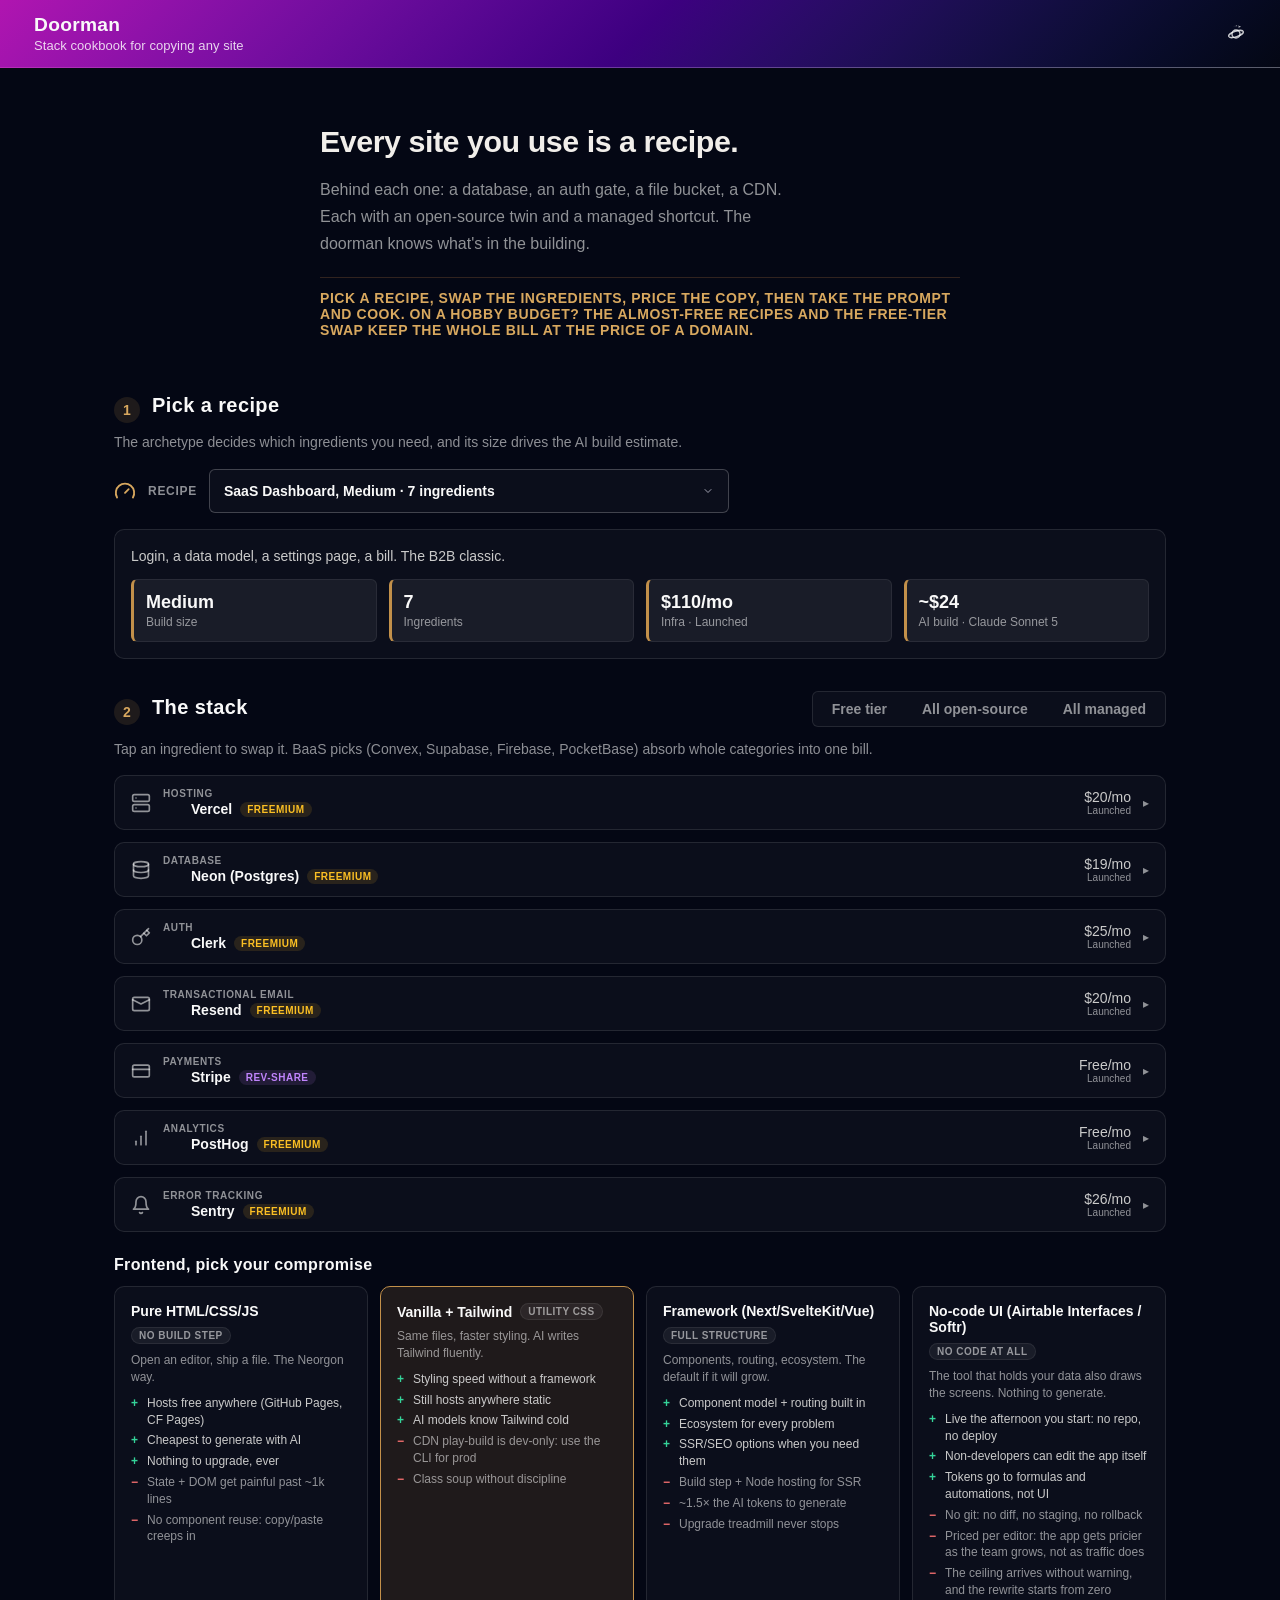
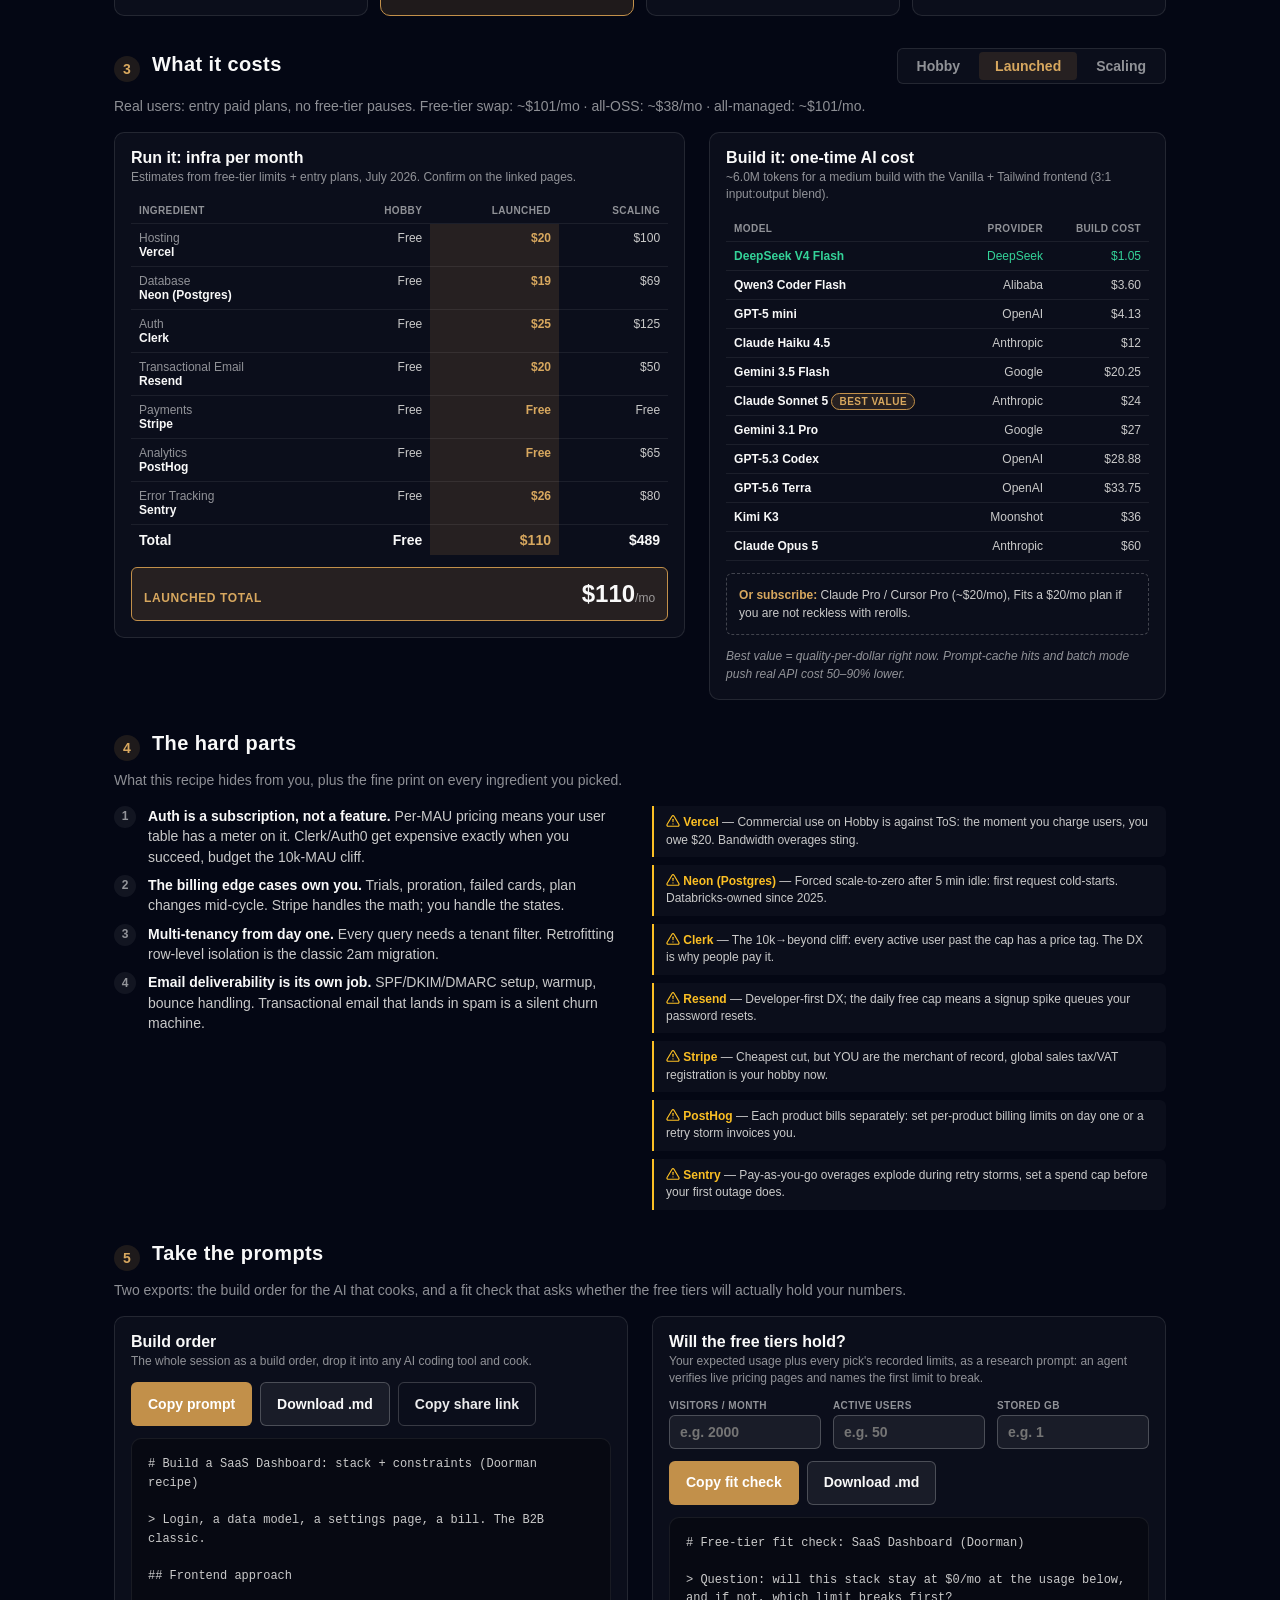
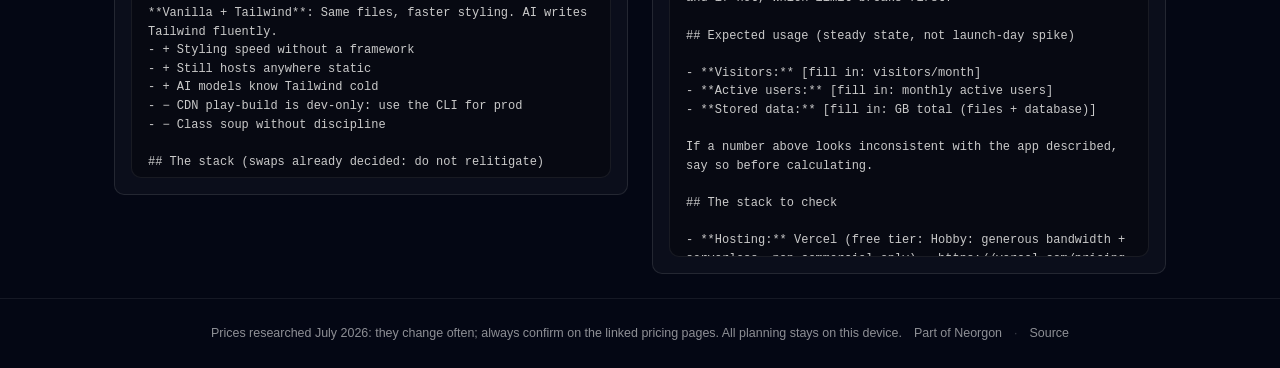
==== index.html @ 27d70faf "05" ====
<!DOCTYPE html>
<html lang="en">
<head>
  <meta charset="UTF-8">
  <meta name="viewport" content="width=device-width, initial-scale=1.0">
  <title>Doorman | Stack Cookbook for Copying Any Site</title>
  <meta name="description" content="Every site is a recipe. Pick one, see its probable stack, swap ingredients, flip the whole thing to free tiers, then export the build prompt and a free-tier fit check.">
  <meta property="og:title" content="Doorman: Stack Cookbook for Copying Any Site">
  <meta property="og:description" content="See the ingredients before you cook. Probable stacks, almost-free hobby recipes, open-source vs managed swaps, cost tiers, and the prompt that builds your copy.">
  <meta property="og:type" content="website">
  <meta property="og:url" content="https://doorman.neorgon.com/">
  <meta property="og:site_name" content="Neorgon">
  <meta name="twitter:card" content="summary_large_image">
  <meta name="twitter:title" content="Doorman: Stack Cookbook for Copying Any Site">
  <meta name="twitter:description" content="See the ingredients before you cook.">
  <meta property="og:image" content="https://doorman.neorgon.com/og-preview.jpg">
  <meta property="og:image:width" content="1200">
  <meta property="og:image:height" content="630">
  <meta name="twitter:image" content="https://doorman.neorgon.com/og-preview.jpg">
  <meta name="robots" content="index, follow">
  <link rel="canonical" href="https://doorman.neorgon.com/">
  <meta property="og:locale" content="en_US">
  <meta name="theme-color" content="#040714">
  <link rel="icon" type="image/x-icon" href="https://cdn.neorgon.org/v1.0.0/favicon.ico" />
  <link rel="stylesheet" href="css/style.css">
  <!-- Neorgon Header Kit (vendored; ?header=live swaps CSS to CDN) -->
  <script>(function(){var m=location.search.match(/[?&]theme=([\w-]+)/)||document.cookie.match(/(?:^|;\s*)neo_theme=([\w-]+)/);if(m&&m[1]!=='default')document.documentElement.dataset.theme=decodeURIComponent(m[1]);})();</script>
  <link rel="stylesheet" href="css/neorgon-header.css">
  <link rel="stylesheet" href="css/neorgon-themes.css">
  <link rel="stylesheet" href="https://cdn.neorgon.org/v1.0.0/header/season.css">
  <script defer src="js/neorgon-header.js"></script>
  <meta name="neo-repo" content="energon-a-secas/doorman-site">
  <link rel="stylesheet" href="css/neorgon-footer.css">
  <script defer src="js/neorgon-footer.js"></script>
  <script type="application/ld+json">
  {
    "@context": "https://schema.org",
    "@type": "WebApplication",
    "name": "Doorman",
    "description": "Stack cookbook for copying any site: probable stacks per app type, almost-free recipes for hobby and community builds, open-source vs managed alternatives with free-tier links, cost comparison across scale tiers and AI build models, an exportable build prompt, and a free-tier fit-check prompt.",
    "url": "https://doorman.neorgon.com/",
    "applicationCategory": "DeveloperApplication",
    "operatingSystem": "Any",
    "offers": { "@type": "Offer", "price": "0", "priceCurrency": "USD" },
    "author": { "@type": "Organization", "name": "Neorgon", "url": "https://neorgon.com/" }
  }
  </script>
</head>
<body>

  <a class="skip-link" href="#main">Skip to content</a>

  <header class="header-bar" data-header-mode="content">
    <div class="header-logo">
      <a href="./" class="header-title-link">
        <img src="https://cdn.neorgon.org/v1.0.0/energon-classic-logo.png" class="header-logo-img" alt="">
        <div class="header-title-wrap">
        <h1>Doorman</h1>
        <div class="header-subtitle">Stack cookbook for copying any site</div>
      
        </div>
      </a>
    </div>
    <div class="header-right">
      <a class="header-home" href="https://neorgon.com/" title="neorgon.com" aria-label="Neorgon home">
        <svg class="nh-hub-icon" viewBox="0 0 24 24" fill="none" stroke="currentColor" stroke-width="1.5" stroke-linecap="round" stroke-linejoin="round" xmlns="http://www.w3.org/2000/svg" aria-hidden="true">
          <circle cx="12" cy="12" r="4.4"/>
          <ellipse cx="12" cy="12" rx="8.4" ry="3" transform="rotate(-18 12 12)"/>
          <g class="nh-orbit">
            <path d="M17.5 4.2 14.2 2.7l.9 1.4-.6 1.1z" fill="currentColor" stroke="none"/>
            <circle cx="12.6" cy="3" r=".7" fill="currentColor" stroke="none" opacity=".55"/>
            <circle cx="11.1" cy="3.3" r=".55" fill="currentColor" stroke="none" opacity=".35"/>
            <circle cx="9.8" cy="3.7" r=".4" fill="currentColor" stroke="none" opacity=".2"/>
          </g>
        </svg>
      </a>
    </div>
  </header>

  <main id="main">
    <div class="container container--wide">
      <div class="intro">
        <p class="intro__hook">Every site you use is a recipe.</p>
        <p class="intro__body">Behind each one: a database, an auth gate, a file bucket, a CDN. Each with an open-source twin and a managed shortcut. The doorman knows what's in the building.</p>
        <p class="intro__cta">Pick a recipe, swap the ingredients, price the copy, then take the prompt and cook. On a hobby budget? The Almost-free recipes and the Free-tier swap keep the whole bill at the price of a domain.</p>
      </div>
      <div id="app" class="cookbook" aria-live="polite"></div>
    </div>
  </main>

  <footer class="neo-footer" data-footer-mode="minimal">
    Prices researched July 2026: they change often; always confirm on the linked pricing pages. All planning stays on this device.
  </footer>

  <script type="module" src="js/app.js"></script>
</body>
</html>
---- css/style.css ----
/* ── Reset & base ──────────────────────────────────────────── */
*, *::before, *::after { margin: 0; padding: 0; box-sizing: border-box; }

/*
 * ── Design tokens ─────────────────────────────────────────────
 *
 *  Colors
 *  bg:                 #040714
 *  surface-1 (cards):  rgba(255,255,255,.03)
 *  surface-2 (hover):  rgba(255,255,255,.06)
 *  border-subtle:      rgba(255,255,255,.07)
 *  border:             rgba(255,255,255,.1)
 *  border-strong:      rgba(255,255,255,.22)
 *  accent (doorman):   #c2904a gold — the one domain accent
 *  text primary:       #f9f9f9
 *  text secondary:     #cacaca
 *  text muted:         rgba(255,255,255,.55)
 *  header gradient:    in oklch 135deg, #B015B0 0%, #3D0080 50%, #040714 100%
 *
 *  Strategy colors (open-source vs managed)
 *  OSS green:          #34d399
 *  freemium amber:     #fbbf24
 *  paid rose:          #f87171
 *  rev-share violet:   #c084fc
 */

:root {
  --bg: #040714;
  --surface-1: rgba(255,255,255,.03);
  --surface-2: rgba(255,255,255,.06);
  --surface-toast: #1a1730;
  --border-subtle: rgba(255,255,255,.07);
  --border: rgba(255,255,255,.1);
  --border-strong: rgba(255,255,255,.22);
  --text-primary: #f9f9f9;
  --text-secondary: #cacaca;
  --text-muted: rgba(255,255,255,.55);
  --accent: #c2904a;
  --accent-bright: #d8a85f;
  --accent-soft: rgba(194, 144, 74, .14);
  --oss: #34d399;
  --oss-soft: rgba(52, 211, 153, .12);
  --freemium: #fbbf24;
  --freemium-soft: rgba(251, 191, 36, .12);
  --paid: #f87171;
  --paid-soft: rgba(248, 113, 113, .12);
  --revshare: #c084fc;
  --revshare-soft: rgba(192, 132, 252, .12);
  --danger: #e11d48;
  --danger-hover: #f43f5e;
  --font: 'Avenir Next', -apple-system, BlinkMacSystemFont, 'Segoe UI', Roboto, Oxygen, Ubuntu, Cantarell, sans-serif;
  --mono: ui-monospace, SFMono-Regular, Menlo, Monaco, Consolas, "Liberation Mono", monospace;
  --text-xs: 0.75rem; --text-sm: 0.875rem; --text-base: 1rem;
  --text-lg: 1.125rem; --text-xl: 1.25rem; --text-2xl: 1.5rem;
  --space-1: 4px; --space-2: 8px; --space-3: 12px; --space-4: 16px;
  --space-6: 24px; --space-8: 32px;
  --radius-sm: 6px; --radius: 10px; --radius-lg: 15px;
  --ease-snap: cubic-bezier(0.34, 1.56, 0.64, 1);
  --dur-fast: 120ms; --dur: 200ms;
  --control-height: 44px;
  --control-height-sm: 36px;
  --shadow-card: 0 12px 28px rgba(15, 23, 42, 0.5);
  --shadow-modal: 0 24px 48px rgba(2, 6, 23, 0.58);
  --z-sticky-header: 200;
  --z-modal: 400;
  --z-toast: 500;
}

html { height: 100%; }
body {
  font-family: var(--font);
  background: var(--bg);
  min-height: 100%;
  color: var(--text-primary);
  display: flex; flex-direction: column;
}

main#main {
  flex: 1;
  display: flex;
  flex-direction: column;
  min-height: 0;
  width: 100%;
}

/* ── Layout ────────────────────────────────────────────────── */
/*
 * GOTCHA: body { display:flex; flex-direction:column } + margin: 0 auto
 * on a child collapses its width — always pair with width: 100%.
 */
.container {
  max-width: 900px;
  width: 100%;
  margin: 0 auto;
  padding: var(--space-6);
  flex: 1;
}
.container--wide { max-width: 1100px; }

/* ── Buttons (canonical) ───────────────────────────────────── */
.btn {
  display: inline-flex;
  align-items: center;
  justify-content: center;
  gap: var(--space-2);
  min-height: var(--control-height);
  padding: 0 var(--space-4);
  border-radius: var(--radius-sm);
  font-family: inherit;
  font-size: var(--text-sm);
  font-weight: 600;
  line-height: 1.2;
  text-decoration: none;
  cursor: pointer;
  border: 1px solid transparent;
  background: transparent;
  color: var(--text-primary);
  transition:
    background-color var(--dur),
    color var(--dur),
    border-color var(--dur),
    box-shadow var(--dur),
    transform var(--dur-fast);
  -webkit-tap-highlight-color: transparent;
}
.btn:disabled { opacity: 0.45; cursor: not-allowed; pointer-events: none; }
.btn--sm {
  min-height: var(--control-height-sm);
  padding: 0 var(--space-3);
  font-size: var(--text-xs);
}
.btn--primary { background: var(--accent); color: #fff; border-color: transparent; }
.btn--primary:hover { background: var(--accent-bright); }
.btn--secondary { background: var(--surface-2); color: var(--text-primary); border-color: var(--border-strong); }
.btn--secondary:hover { background: rgba(255, 255, 255, 0.1); }
.btn--ghost { background: transparent; color: rgba(255,255,255,0.92); border-color: rgba(255,255,255,0.18); }
.btn--ghost:hover { background: rgba(255,255,255,0.1); color: #fff; }

button:active, .btn:active {
  transform: scale(0.98);
  transition-duration: var(--dur-fast);
}

@keyframes fadeIn {
  from { opacity: 0; transform: translateY(6px); }
  to   { opacity: 1; transform: translateY(0); }
}

/* ── Toast ─────────────────────────────────────────────────── */
.toast {
  position: fixed;
  bottom: var(--space-6);
  right: var(--space-6);
  z-index: var(--z-toast);
  max-width: min(360px, calc(100vw - var(--space-8)));
  background: var(--surface-toast);
  border: 1px solid var(--border);
  border-radius: var(--radius);
  padding: var(--space-3) var(--space-4);
  font-size: var(--text-sm);
  color: var(--text-primary);
  box-shadow: var(--shadow-card);
  pointer-events: none;
  transform: translateY(8px);
  opacity: 0;
  transition: opacity 0.2s ease-out, transform 0.2s ease-out;
}
.toast.visible { opacity: 1; transform: translateY(0); }

/* ── Footer ────────────────────────────────────────────────── */

/* ── Focus styles ──────────────────────────────────────────── */
:focus-visible { outline: 2px solid var(--accent-bright); outline-offset: 2px; }

/* ── Skip link ─────────────────────────────────────────────── */
.skip-link {
  position: absolute;
  top: -100%;
  left: var(--space-4);
  z-index: 1000;
  padding: var(--space-2) var(--space-4);
  background: var(--accent-bright);
  color: #000;
  font-weight: 600;
  font-size: var(--text-sm);
  border-radius: 0 0 var(--radius-sm) var(--radius-sm);
  text-decoration: none;
  transition: top var(--dur);
}
.skip-link:focus { top: 0; }

/* ── Reduced motion ────────────────────────────────────────── */
@media (prefers-reduced-motion: reduce) {
  *, *::before, *::after {
    animation-duration: 0.01ms !important;
    animation-iteration-count: 1 !important;
    transition-duration: 0.01ms !important;
  }
}

/* ── Intro ─────────────────────────────────────────────────── */
.intro {
  max-width: 640px;
  margin: 0 auto var(--space-8);
  padding: var(--space-8) 0 var(--space-6);
  position: relative;
}
.intro__hook {
  font-size: clamp(1.45rem, 2.8vw, 1.9rem);
  font-weight: 700;
  line-height: 1.18;
  letter-spacing: -0.015em;
  color: oklch(95% 0.006 72);
  margin: 0 0 var(--space-4);
}
.intro__body {
  font-size: var(--text-base);
  line-height: 1.7;
  color: oklch(66% 0.006 255);
  margin: 0 0 20px;
  max-width: 54ch;
}
.intro__cta {
  font-size: var(--text-sm);
  font-weight: 700;
  letter-spacing: 0.04em;
  text-transform: uppercase;
  color: var(--accent-bright);
  margin: 0;
  padding-top: var(--space-3);
  border-top: 1px solid oklch(55% 0.09 58 / 0.3);
}

/* ── Cookbook steps ────────────────────────────────────────── */
.cookbook { display: flex; flex-direction: column; gap: var(--space-8); animation: fadeIn 0.35s ease-out both; }

.step-head {
  display: flex;
  align-items: baseline;
  gap: var(--space-3);
  flex-wrap: wrap;
  margin-bottom: var(--space-4);
}
.step-head__n {
  flex-shrink: 0;
  width: 26px; height: 26px;
  border-radius: 50%;
  background: var(--accent-soft);
  color: var(--accent-bright);
  font-size: var(--text-sm);
  font-weight: 700;
  display: inline-flex;
  align-items: center;
  justify-content: center;
  transform: translateY(3px);
}
.step-head__title { font-size: var(--text-xl); font-weight: 600; letter-spacing: 0.02em; }
.step-head__lead { font-size: var(--text-sm); color: var(--text-muted); line-height: 1.45; flex-basis: 100%; }
.step-head__aside { margin-left: auto; }

/* ── Segmented switch (tiers, strategies) ──────────────────── */
.switch {
  display: inline-flex; padding: 3px; gap: 3px;
  background: var(--surface-1); border: 1px solid var(--border); border-radius: var(--radius-sm);
}
.switch__btn {
  font-family: var(--font); font-size: var(--text-sm); font-weight: 600;
  padding: 6px 16px; border: 0; border-radius: 4px; background: transparent;
  color: var(--text-muted); cursor: pointer; transition: background var(--dur-fast), color var(--dur-fast);
  white-space: nowrap;
}
.switch__btn:hover { color: var(--text-primary); }
.switch__btn.is-active { background: var(--accent-soft); color: var(--accent-bright); }
.switch__btn--oss.is-active { background: var(--oss-soft); color: var(--oss); }
.switch__btn--paid.is-active { background: var(--paid-soft); color: var(--paid); }

/* ── Recipe picker (dropdown + glance) ─────────────────────── */
.recipe-bar {
  display: flex;
  align-items: center;
  gap: var(--space-3);
  margin-bottom: var(--space-4);
}
.recipe-bar__icon { display: inline-flex; color: var(--accent-bright); }
.recipe-bar__icon .ic { width: 22px; height: 22px; }
.recipe-bar__label {
  font-size: var(--text-xs);
  font-weight: 700;
  text-transform: uppercase;
  letter-spacing: .06em;
  color: var(--text-muted);
}
.recipe-select {
  appearance: none;
  flex: 1;
  /* a select's min-width resolves to its longest option, so without this the
     recipe labels push the page into horizontal scroll on a phone */
  min-width: 0;
  max-width: 520px;
  min-height: var(--control-height);
  font-family: var(--font);
  font-size: var(--text-sm);
  font-weight: 600;
  color: var(--text-primary);
  background: var(--surface-1) url("data:image/svg+xml,%3Csvg xmlns='http://www.w3.org/2000/svg' width='12' height='12' viewBox='0 0 24 24' fill='none' stroke='%23a0a0b0' stroke-width='2' stroke-linecap='round' stroke-linejoin='round'%3E%3Cpath d='m6 9 6 6 6-6'/%3E%3C/svg%3E") no-repeat right 14px center;
  border: 1px solid var(--border-strong);
  border-radius: var(--radius-sm);
  padding: 10px 40px 10px 14px;
  cursor: pointer;
  transition: border-color var(--dur-fast);
}
.recipe-select:hover { border-color: var(--accent); }
.recipe-select:focus-visible { outline: 2px solid var(--accent); outline-offset: 1px; }
.recipe-select option { background: var(--surface-1); color: var(--text-primary); }

.glance {
  border: 1px solid var(--border);
  border-radius: var(--radius);
  background: var(--surface-1);
  padding: var(--space-4);
}
.glance__blurb {
  font-size: var(--text-sm);
  color: var(--text-secondary);
  line-height: 1.5;
  margin-bottom: var(--space-3);
}
.glance__grid {
  display: grid;
  grid-template-columns: repeat(4, 1fr);
  gap: var(--space-3);
}
.glance__cell {
  border: 1px solid var(--border-subtle);
  border-left: 3px solid var(--accent);
  border-radius: var(--radius-sm);
  background: var(--surface-2);
  padding: var(--space-3);
}
.glance__v { display: block; font-size: var(--text-lg); font-weight: 800; color: var(--text-primary); }
.glance__k { display: block; font-size: var(--text-xs); color: var(--text-muted); margin-top: 2px; }

/* ── Icons ─────────────────────────────────────────────────── */
.ic { width: 18px; height: 18px; flex-shrink: 0; }
.ic--warn { width: 14px; height: 14px; color: var(--freemium); vertical-align: -2px; }
.favicon { width: 16px; height: 16px; border-radius: 3px; vertical-align: -3px; margin-right: 4px; }

.chip {
  font-size: 10px;
  font-weight: 700;
  text-transform: uppercase;
  letter-spacing: .05em;
  padding: 2px 7px;
  border-radius: 999px;
  background: var(--surface-2);
  color: var(--text-muted);
  border: 1px solid var(--border-subtle);
}
.chip--best { border-color: var(--accent); color: var(--accent-bright); background: var(--accent-soft); }

/* ── Type badges ───────────────────────────────────────────── */
.badge {
  font-size: 10px;
  font-weight: 700;
  text-transform: uppercase;
  letter-spacing: .05em;
  padding: 2px 7px;
  border-radius: 999px;
  white-space: nowrap;
}
.badge--oss { color: var(--oss); background: var(--oss-soft); }
.badge--freemium { color: var(--freemium); background: var(--freemium-soft); }
.badge--paid { color: var(--paid); background: var(--paid-soft); }
.badge--revshare { color: var(--revshare); background: var(--revshare-soft); }
.badge--rec { color: var(--accent-bright); background: var(--accent-soft); }

/* ── Ingredient rows (the stack) ───────────────────────────── */
.stack-list { display: flex; flex-direction: column; gap: var(--space-3); }

.ing {
  border: 1px solid var(--border);
  border-radius: var(--radius);
  background: var(--surface-1);
  overflow: hidden;
  transition: border-color var(--dur-fast);
}
.ing:hover { border-color: var(--border-strong); }
.ing.is-open { border-color: var(--accent); }

.ing__main {
  width: 100%;
  font-family: var(--font);
  display: grid;
  grid-template-columns: auto minmax(0, 1fr) auto auto;
  align-items: center;
  gap: var(--space-3);
  padding: var(--space-3) var(--space-4);
  background: transparent;
  border: 0;
  color: var(--text-primary);
  cursor: pointer;
  text-align: left;
}
.ing__icon { display: inline-flex; color: var(--text-muted); }
.ing__icon .ic { width: 20px; height: 20px; }
.ing.is-open .ing__icon { color: var(--accent-bright); }
.ing__id { display: flex; flex-direction: column; gap: 2px; min-width: 0; }
.ing__cat {
  font-size: 10px;
  color: var(--text-muted);
  text-transform: uppercase;
  letter-spacing: .06em;
  font-weight: 700;
}
.ing__pick {
  font-size: var(--text-sm);
  font-weight: 600;
  display: flex;
  align-items: center;
  gap: var(--space-2);
  flex-wrap: wrap;
}
.ing__cost { font-size: var(--text-sm); color: var(--text-secondary); text-align: right; white-space: nowrap; }
.ing__cost small { display: block; font-size: 10px; color: var(--text-muted); }
.ing__chev {
  color: var(--text-muted);
  font-size: var(--text-xs);
  transition: transform var(--dur-fast);
}
.ing.is-open .ing__chev { transform: rotate(90deg); }

/* Swap panel: two columns — open source vs managed */
.ing__alts {
  display: grid;
  grid-template-columns: 1fr 1fr;
  gap: var(--space-3);
  padding: var(--space-4);
  border-top: 1px solid var(--border-subtle);
  background: rgba(0, 0, 0, .22);
}
.alt-group { display: flex; flex-direction: column; gap: var(--space-2); }
.alt-group__title {
  font-size: 10px;
  font-weight: 700;
  text-transform: uppercase;
  letter-spacing: .06em;
  padding-bottom: var(--space-1);
}
.alt-group--oss .alt-group__title { color: var(--oss); }
.alt-group--managed .alt-group__title { color: var(--freemium); }

.alt {
  display: flex;
  flex-direction: column;
  gap: 6px;
  padding: var(--space-3);
  border: 1px solid var(--border);
  border-radius: var(--radius-sm);
  background: var(--surface-1);
  transition: border-color var(--dur-fast);
}
.alt:hover { border-color: var(--border-strong); }
.alt.is-current { border-color: var(--accent); background: var(--accent-soft); }
.alt__head { display: flex; align-items: center; gap: var(--space-2); flex-wrap: wrap; }
.alt__name { font-size: var(--text-sm); font-weight: 700; }
.alt__line { font-size: var(--text-xs); color: var(--text-muted); line-height: 1.45; }
.alt__line strong { color: var(--text-secondary); font-weight: 600; }
.alt__free { color: var(--oss); }
.alt__gotcha { color: var(--freemium); }
.alt__actions { display: flex; gap: var(--space-2); margin-top: auto; padding-top: var(--space-1); }
.alt__link {
  font-size: var(--text-xs);
  color: var(--text-muted);
  text-decoration: none;
  display: inline-flex;
  align-items: center;
  min-height: var(--control-height-sm);
}
.alt__link:hover { color: var(--text-secondary); text-decoration: underline; }

/* ── Frontend approach cards ───────────────────────────────── */
/* auto-fit, not a fixed count: the fourth approach (no-code) must not squeeze
   the other three into unreadable columns on a narrow desktop window. */
.fe-grid { display: grid; grid-template-columns: repeat(auto-fit, minmax(240px, 1fr)); gap: var(--space-3); }
.fe-card {
  font-family: var(--font);
  text-align: left;
  display: flex;
  flex-direction: column;
  gap: var(--space-2);
  padding: var(--space-4);
  border: 1px solid var(--border);
  border-radius: var(--radius);
  background: var(--surface-1);
  color: var(--text-primary);
  cursor: pointer;
  transition: border-color var(--dur-fast), background var(--dur-fast);
}
.fe-card:hover { border-color: var(--border-strong); }
.fe-card.is-active { border-color: var(--accent); background: var(--accent-soft); }
.fe-card__name { font-size: var(--text-sm); font-weight: 700; display: flex; align-items: center; gap: var(--space-2); flex-wrap: wrap; }
.fe-card__blurb { font-size: var(--text-xs); color: var(--text-muted); line-height: 1.45; }
.fe-card__list { list-style: none; margin: 0; padding: 0; display: flex; flex-direction: column; gap: var(--space-1); }
.fe-card__list li { font-size: var(--text-xs); line-height: 1.4; padding-left: 16px; position: relative; color: var(--text-secondary); }
.fe-card__list li::before { content: '+'; position: absolute; left: 0; color: var(--oss); font-weight: 700; }
.fe-card__list li.is-con { color: var(--text-muted); }
.fe-card__list li.is-con::before { content: '−'; color: var(--paid); }

/* ── Cost tables ───────────────────────────────────────────── */
.cost-grid { display: grid; grid-template-columns: 1.25fr 1fr; gap: var(--space-6); align-items: start; }

.cost-card {
  border: 1px solid var(--border);
  border-radius: var(--radius);
  background: var(--surface-1);
  padding: var(--space-4);
}
.cost-card__title { font-size: var(--text-base); font-weight: 700; margin-bottom: 2px; }
.cost-card__sub { font-size: var(--text-xs); color: var(--text-muted); margin-bottom: var(--space-3); line-height: 1.45; }

.cost-table { width: 100%; border-collapse: collapse; font-size: var(--text-xs); }
.cost-table th, .cost-table td {
  text-align: right;
  padding: 7px var(--space-2);
  border-bottom: 1px solid var(--border-subtle);
  vertical-align: baseline;
}
.cost-table th:first-child, .cost-table td:first-child { text-align: left; }
.cost-table thead th { color: var(--text-muted); font-weight: 700; text-transform: uppercase; letter-spacing: .04em; font-size: 10px; }
.cost-table td { color: var(--text-secondary); }
.cost-table .is-tier { background: var(--accent-soft); color: var(--accent-bright); font-weight: 700; }
.cost-table tfoot td { border-bottom: 0; border-top: 1px solid var(--border-strong); font-weight: 800; color: var(--text-primary); font-size: var(--text-sm); }
.cost-cat { color: var(--text-muted); }
.cost-pick { color: var(--text-primary); font-weight: 600; }

.cost-total-big {
  display: flex;
  align-items: baseline;
  justify-content: space-between;
  gap: var(--space-3);
  padding: var(--space-3);
  margin-top: var(--space-3);
  border: 1px solid var(--accent);
  border-radius: var(--radius-sm);
  background: var(--accent-soft);
}
.cost-total-big__k { font-size: var(--text-xs); font-weight: 700; text-transform: uppercase; letter-spacing: .05em; color: var(--accent-bright); }
.cost-total-big__v { font-size: var(--text-2xl); font-weight: 800; color: var(--text-primary); }
.cost-total-big__v small { font-size: var(--text-xs); color: var(--text-muted); font-weight: 400; }

.model-table { width: 100%; border-collapse: collapse; font-size: var(--text-xs); }
.model-table th, .model-table td {
  text-align: right;
  padding: 7px var(--space-2);
  border-bottom: 1px solid var(--border-subtle);
}
.model-table th:first-child, .model-table td:first-child { text-align: left; }
.model-table thead th { color: var(--text-muted); font-weight: 700; text-transform: uppercase; letter-spacing: .04em; font-size: 10px; }
.model-table td { color: var(--text-secondary); }
.model-table td:first-child { color: var(--text-primary); font-weight: 600; }
.model-table tr.is-best td { color: var(--oss); }
.model-table tr.is-best td:first-child { color: var(--oss); }

.cost-note { font-size: var(--text-xs); color: var(--text-muted); line-height: 1.5; margin-top: var(--space-3); font-style: italic; }
.cost-note a { color: var(--text-muted); }
.sub-note {
  margin-top: var(--space-3);
  padding: var(--space-3);
  border: 1px dashed var(--border-strong);
  border-radius: var(--radius-sm);
  font-size: var(--text-xs);
  color: var(--text-secondary);
  line-height: 1.5;
}
.sub-note strong { color: var(--accent-bright); }

/* ── Challenges ────────────────────────────────────────────── */
.chal-grid { display: grid; grid-template-columns: 1fr 1fr; gap: var(--space-6); align-items: start; }

.chal-list { list-style: none; padding: 0; margin: 0; display: flex; flex-direction: column; gap: var(--space-2); counter-reset: chal; }
.chal-item {
  display: flex;
  gap: var(--space-3);
  align-items: flex-start;
  font-size: var(--text-sm);
  color: var(--text-secondary);
  line-height: 1.45;
}
.chal-item__n {
  flex-shrink: 0;
  width: 22px; height: 22px;
  border-radius: 50%;
  background: var(--surface-2);
  color: var(--text-muted);
  font-size: var(--text-xs);
  font-weight: 700;
  display: inline-flex;
  align-items: center;
  justify-content: center;
}
.chal-item strong { color: var(--text-primary); }

.gotcha-list { list-style: none; padding: 0; margin: 0; display: flex; flex-direction: column; gap: var(--space-2); }
.gotcha-item {
  font-size: var(--text-xs);
  color: var(--text-secondary);
  line-height: 1.45;
  padding: var(--space-2) var(--space-3);
  border-left: 2px solid var(--freemium);
  background: var(--surface-1);
  border-radius: 0 var(--radius-sm) var(--radius-sm) 0;
}
.gotcha-item strong { color: var(--freemium); font-weight: 700; }
.gotcha-item .gotcha-item__from { color: var(--text-muted); }

/* ── Prompt export ─────────────────────────────────────────── */
.export-grid { display: grid; grid-template-columns: 1fr 1fr; gap: var(--space-6); align-items: start; }
.export-actions { display: flex; gap: var(--space-2); flex-wrap: wrap; margin-bottom: var(--space-3); }

/* Fit-check usage inputs */
.usage-row { display: flex; gap: var(--space-3); flex-wrap: wrap; margin-bottom: var(--space-3); }
.usage-field { display: flex; flex-direction: column; gap: 4px; flex: 1; min-width: 110px; }
.usage-field span {
  font-size: 10px; font-weight: 700; text-transform: uppercase;
  letter-spacing: .04em; color: var(--text-muted);
}
.usage-field input {
  font-family: var(--font); font-size: var(--text-sm); font-weight: 600;
  color: var(--text-primary); background: var(--surface-2);
  border: 1px solid var(--border-strong); border-radius: var(--radius-sm);
  padding: 8px 10px; width: 100%;
}
.usage-field input:hover { border-color: var(--accent); }
.usage-field input:focus-visible { outline: 2px solid var(--accent); outline-offset: 1px; }
.prompt-pre {
  font-family: var(--mono);
  font-size: var(--text-xs);
  line-height: 1.55;
  color: var(--text-secondary);
  background: rgba(0, 0, 0, .3);
  border: 1px solid var(--border-subtle);
  border-radius: var(--radius);
  padding: var(--space-4);
  max-height: 340px;
  overflow: auto;
  white-space: pre-wrap;
  word-break: break-word;
}

/* ── Responsive ────────────────────────────────────────────── */
@media (max-width: 900px) {
  .cost-grid, .chal-grid, .export-grid { grid-template-columns: 1fr; }
}
@media (max-width: 720px) {
  .ing__alts { grid-template-columns: 1fr; }
  .ing__main { grid-template-columns: auto minmax(0, 1fr) auto; }
  .ing__cost { display: none; }
  .glance__grid { grid-template-columns: 1fr 1fr; }
  .recipe-bar { flex-wrap: wrap; }
  .recipe-select { max-width: none; flex-basis: 100%; width: 100%; order: 3; }
}
@media (max-width: 600px) {
  .container { padding: var(--space-4); }
  .toast { left: var(--space-4); right: var(--space-4); max-width: none; }
  .step-head__aside { margin-left: 0; flex-basis: 100%; }
}
@media (max-width: 420px) {
  .glance__grid { grid-template-columns: 1fr; }
}
---- css/neorgon-header.css ----
/* ══════════════════════════════════════════════════════════════
   Neorgon Header Kit — header.css
   Canonical source: packages/neorgon-ui/header/
   Vendored per site as css/neorgon-header.css — do not edit copies.
   Live CDN: https://cdn.neorgon.org/v1.0.0/header/header.css
   ══════════════════════════════════════════════════════════════ */

:root {
  /* Geometry */
  --header-h: 68px;
  --header-h-app: 56px;
  --header-control-h: 40px; /* every header control (buttons, ⋯, palette, home) shares this height */
  /* Logo height. A token, not a literal, so a site can make the mark carry more
     weight without forking the kit. Default 36px = the historical value, so
     nothing changes for a site that never sets it. The bar is 68px with no
     vertical padding, so ~52px is the practical ceiling before the mark starts
     to look wedged against the edges. */
  --header-logo-h: 36px;
  --header-logo-h-mobile: 28px;

  /* Palette — themes override these (see themes.css) */
  --header-bg-start: #B015B0;
  --header-bg-mid: #3D0080;
  --header-bg-end: #040714;
  /* Kept here for anything that references the composed gradient, but the
     authoritative copy is re-declared on .header-bar below — see the note
     there before changing either. */
  --header-bg: linear-gradient(in oklch 135deg, var(--header-bg-start) 0%, var(--header-bg-mid) 50%, var(--header-bg-end) 100%);
  --header-glass: rgba(0, 9, 18, .35);
  --header-text: #f9f9f9;
  --header-text-dim: rgba(255, 255, 255, .72);
  --header-border: rgba(255, 255, 255, .07);
  --header-border-strong: rgba(255, 255, 255, .22);
  --header-accent: #e879f9;
  --header-menu-bg: #10142a;
  --header-menu-hover: rgba(255, 255, 255, .08);

  /* Focus ring — near-white with a whisper of the brand hue so it never
     reads as a stray browser default. 5.77:1 (bright end) to 17.98:1
     (dark end) against the bar, 16.54:1 on the menu. Themes may override. */
  --header-focus: oklch(0.97 0.02 320);
  --header-focus-w: 2px;

  /* Icon sizing. Two tokens: a filled glyph reads heavier than a stroked
     one in the same box, so the solid home icon is set smaller to match
     optically. */
  --header-icon: 22px;        /* stroked glyphs (palette) */
  --header-icon-solid: 20px;  /* filled glyphs (home) */

  /* ease-out-quart: fast start, long settle, no overshoot. */
  --header-ease: cubic-bezier(.22, 1, .36, 1);
  --header-ease-in: cubic-bezier(.55, 0, 1, .45);
}

/* Colour judgements about the DEFAULT gradient specifically. Scoped to
   html:not([data-theme]) because themes.css sets these per theme at the
   same specificity as :root — a :root override here would silently
   overwrite all five palettes. Every consumer below pairs them with a
   var() fallback to the theme's own token. */
html:not([data-theme]) {
  /* --header-border-strong (.22) measures 1.91-1.95:1 on the bar, below
     the 3:1 WCAG 1.4.11 needs for a control boundary. .42 gives 3.73-4.02:1. */
  --header-control-border: rgba(255, 255, 255, .42);

  /* --header-bg-end (#040714) is identical to the standard page
     background, so a flat hairline measures 1.14:1 on the right half.
     The bar's luminance swings 43x left-to-right, so the edge ramps too. */
  --header-edge-from: rgba(255, 255, 255, .10);
  --header-edge-to: rgba(255, 255, 255, .34);

  /* .72 measures 4.14:1 at the start of the subtitle span — below AA.
     Split from the icon colour, which only needs 3:1 as non-text. */
  --header-text-dim: rgba(255, 255, 255, .82);
  --header-icon-color: rgba(255, 255, 255, .78);
}

/* ══════════════════════════════════════════════════════════════
   SKINS — site-level identity, opt-in per site
   ────────────────────────────────────────────────────────────
   A skin replaces the default magenta gradient for ONE site whose
   own palette clashes with it. Set it in the site's markup:

     <header class="header-bar" data-header-mode="content"
             data-header-skin="brass">

   This is NOT the theme system. Precedence, by design:

     visitor choice (?theme= / cookie)  >  season (CDN)  >  skin  >  kit default

   A site that should sit out every season keeps its skin with
   `<html lang="en" data-season="off">` — see season.css. That declines
   the fleet's decoration only; a visitor's ?theme= still wins.

   Named skins below are the reusable ones. For a one-off palette no
   other site would share, use `data-header-skin="custom"` and declare
   the tokens in the site's own CSS — contract at the end of this block.

   Two cascade facts make that ordering work, and both are easy to
   get wrong:

   1. A declaration ON .header-bar beats a value INHERITED from
      <html>, whatever the specificity. Visitor themes declare on
      <html>, so every skin is scoped `html:not([data-theme])` —
      the moment a visitor picks a theme, all skins stop matching.
   2. Season rules in season.css carry a matching
      `[data-header-skin]` selector one step more specific than the
      skin rules below, so an armed season still flips skinned
      sites. Do not raise the specificity here without raising it
      there too, or skinned sites will silently sit out the season.

   Each skin re-tunes the edge ramp and control border for its own
   surface — those defaults are calibrated to the magenta gradient
   and are wrong on a black bar.
   ══════════════════════════════════════════════════════════════ */

/* ink — near-black neutral. The default choice for a site whose
   palette the magenta gradient fights. */
html:not([data-theme]) .header-bar[data-header-skin="ink"] {
  --header-bg-start: #14161c;
  --header-bg-mid: #0b0d12;
  --header-bg-end: #050609;
  --header-glass: rgba(10, 12, 16, .55);
  --header-accent: #cbd5e1;
  --header-text: #f4f4f5;
  --header-text-dim: rgba(255, 255, 255, .78);
  --header-icon-color: rgba(255, 255, 255, .74);
  --header-border: rgba(255, 255, 255, .09);
  --header-border-strong: rgba(255, 255, 255, .24);
  --header-control-border: rgba(255, 255, 255, .44);
  --header-menu-bg: #14161c;
  --header-menu-hover: rgba(255, 255, 255, .09);
  /* A near-black bar sits close to the page in luminance at BOTH ends,
     so the edge has to be brighter than the gradient's ramp. */
  --header-edge-from: rgba(255, 255, 255, .26);
  --header-edge-to: rgba(255, 255, 255, .26);
}

/* carbon — flat true black, no gradient. The most restrained option;
   the hairline does all the separating. */
html:not([data-theme]) .header-bar[data-header-skin="carbon"] {
  --header-bg-start: #08080a;
  --header-bg-mid: #08080a;
  --header-bg-end: #08080a;
  --header-glass: rgba(0, 0, 0, .6);
  --header-accent: #e5e5e5;
  --header-text: #fafafa;
  --header-text-dim: rgba(255, 255, 255, .76);
  --header-icon-color: rgba(255, 255, 255, .72);
  --header-border: rgba(255, 255, 255, .12);
  --header-border-strong: rgba(255, 255, 255, .26);
  --header-control-border: rgba(255, 255, 255, .46);
  --header-menu-bg: #101012;
  --header-menu-hover: rgba(255, 255, 255, .1);
  --header-edge-from: rgba(255, 255, 255, .3);
  --header-edge-to: rgba(255, 255, 255, .3);
}

/* brass — warm dark, tuned to incident-runbook's #b8935f / #d8b280
   accents and its #040714 page background. */
html:not([data-theme]) .header-bar[data-header-skin="brass"] {
  --header-bg-start: #2a2114;
  --header-bg-mid: #16120c;
  --header-bg-end: #040714;
  --header-glass: rgba(22, 18, 12, .5);
  --header-accent: #d8b280;
  --header-text: #f7f3ea;
  --header-text-dim: rgba(247, 243, 234, .8);
  --header-icon-color: rgba(216, 178, 128, .86);
  --header-border: rgba(216, 178, 128, .2);
  --header-border-strong: rgba(216, 178, 128, .38);
  --header-control-border: rgba(216, 178, 128, .55);
  --header-menu-bg: #17130d;
  --header-menu-hover: rgba(216, 178, 128, .14);
  --header-edge-from: rgba(216, 178, 128, .22);
  --header-edge-to: rgba(216, 178, 128, .34);
}

/* slate — cool blue-grey. Neutral without going fully black. */
html:not([data-theme]) .header-bar[data-header-skin="slate"] {
  --header-bg-start: #33415a;
  --header-bg-mid: #1e293b;
  --header-bg-end: #0b1120;
  --header-glass: rgba(15, 23, 42, .5);
  --header-accent: #7dd3fc;
  --header-text: #f1f5f9;
  --header-text-dim: rgba(241, 245, 249, .8);
  --header-icon-color: rgba(226, 232, 240, .78);
  --header-border: rgba(148, 163, 184, .2);
  --header-border-strong: rgba(148, 163, 184, .36);
  --header-control-border: rgba(203, 213, 225, .5);
  --header-menu-bg: #16202f;
  --header-menu-hover: rgba(148, 163, 184, .16);
  --header-edge-from: rgba(148, 163, 184, .18);
  --header-edge-to: rgba(148, 163, 184, .34);
}

/* aurora — deep teal into cyan. For data/monitoring surfaces. */
html:not([data-theme]) .header-bar[data-header-skin="aurora"] {
  --header-bg-start: #0e7490;
  --header-bg-mid: #0a3d4d;
  --header-bg-end: #040714;
  --header-glass: rgba(8, 51, 68, .5);
  --header-accent: #67e8f9;
  --header-text: #ecfeff;
  --header-text-dim: rgba(236, 254, 255, .82);
  --header-icon-color: rgba(165, 243, 252, .82);
  --header-border: rgba(103, 232, 249, .2);
  --header-border-strong: rgba(103, 232, 249, .36);
  --header-control-border: rgba(165, 243, 252, .5);
  --header-menu-bg: #07222c;
  --header-menu-hover: rgba(103, 232, 249, .14);
  --header-edge-from: rgba(103, 232, 249, .2);
  --header-edge-to: rgba(103, 232, 249, .32);
}

/* ember — warm amber into rust. For alert/ops surfaces that want
   warmth without reading as the danger theme. */
html:not([data-theme]) .header-bar[data-header-skin="ember"] {
  --header-bg-start: #9a3412;
  --header-bg-mid: #4a1608;
  --header-bg-end: #040714;
  --header-glass: rgba(74, 22, 8, .5);
  --header-accent: #fbbf24;
  --header-text: #fff7ed;
  --header-text-dim: rgba(255, 247, 237, .82);
  --header-icon-color: rgba(253, 230, 138, .84);
  --header-border: rgba(251, 191, 36, .2);
  --header-border-strong: rgba(251, 191, 36, .36);
  --header-control-border: rgba(253, 230, 138, .5);
  --header-menu-bg: #23120a;
  --header-menu-hover: rgba(251, 191, 36, .14);
  --header-edge-from: rgba(251, 191, 36, .2);
  --header-edge-to: rgba(251, 191, 36, .32);
}

/* jade — clinical emerald. Tuned to headpain-site's #059669 / #10b981
   accents on its #040714 page. For calm medical/health surfaces where
   both the magenta default and ember's warning-warmth read wrong. */
html:not([data-theme]) .header-bar[data-header-skin="jade"] {
  --header-bg-start: #065f46;
  --header-bg-mid: #043b2c;
  --header-bg-end: #040714;
  --header-glass: rgba(4, 59, 44, .5);
  --header-accent: #6ee7b7;
  --header-text: #ecfdf5;
  --header-text-dim: rgba(236, 253, 245, .82);
  --header-icon-color: rgba(167, 243, 208, .84);
  --header-border: rgba(110, 231, 183, .2);
  --header-border-strong: rgba(110, 231, 183, .36);
  --header-control-border: rgba(167, 243, 208, .5);
  --header-menu-bg: #08251c;
  --header-menu-hover: rgba(110, 231, 183, .14);
  --header-edge-from: rgba(110, 231, 183, .2);
  --header-edge-to: rgba(110, 231, 183, .32);
}

/* ── custom — a site-authored skin ────────────────────────────────
   For a one-off palette that no named skin fits and that no other
   site would reuse. The kit deliberately ships NO tokens for this
   value: the site supplies them, and the kit stays out of the way.

     <header class="header-bar" data-header-skin="custom">

   In the site's own css/style.css, copy this selector EXACTLY — the
   scoping and the specificity are the whole contract:

     html:not([data-theme]) .header-bar[data-header-skin="custom"] {
       --header-bg-start: …;  --header-bg-mid: …;  --header-bg-end: …;
       --header-accent: …;    --header-text: …;    --header-text-dim: …;
       --header-icon-color: …; --header-border: …; --header-border-strong: …;
       --header-control-border: …; --header-menu-bg: …; --header-menu-hover: …;
       --header-edge-from: …; --header-edge-to: …;
     }

   Why that exact selector, and nothing shorter:
     · `html:not([data-theme])` makes the skin collapse the instant a
       visitor picks a theme. Drop it and the site ignores ?theme=.
     · `[data-header-skin="custom"]` puts it at (0,3,1) — above the
       kit default, below an armed season's (0,4,2) skin variant. A
       bare `.header-bar { --header-bg-start: … }` is only (0,1,0)
       and the kit's own defaults would beat it.
   Set only the three gradient stops if that is all that clashes; the
   bar re-composes --header-bg from them (see .header-bar below).
   Only the three stops + accent are usually enough — but re-tune the
   edge ramp too if the bar is much darker or lighter than the default
   magenta, which those values are calibrated against. */

/* ── Bar ─────────────────────────────────────────────────────── */
.header-bar {
  position: sticky;
  top: 0;
  z-index: var(--z-sticky-header, 200);
  display: flex;
  align-items: center;
  gap: var(--space-3, 12px);
  height: var(--header-h);
  padding: 0 var(--space-6, 24px);
  /* Re-composed HERE, not only at :root. A custom property's var()
     references resolve on the element where that property is declared, so a
     --header-bg built at :root bakes in :root's start/mid/end and ignores any
     override made further down the tree. Declaring it on .header-bar means
     skins (and any site override on the bar) only need to set the three
     stops. Themes still work: they set the stops on <html>, which inherits
     down to here before this resolves. */
  --header-bg: linear-gradient(in oklch 135deg, var(--header-bg-start) 0%, var(--header-bg-mid) 50%, var(--header-bg-end) 100%);
  background: var(--header-bg);
  border-bottom: 1px solid var(--header-border);
  color: var(--header-text);
  --header-h-cur: var(--header-h);
}

/* Bottom edge as a ramp, not a flat hairline (see --header-edge-*).
   Degrades to the theme's flat --header-border where unsupported or
   where a theme defines no ramp of its own. */
html:not([data-theme]) .header-bar {
  border-image: linear-gradient(
    to right,
    var(--header-edge-from, rgba(255, 255, 255, .10)),
    var(--header-edge-to, rgba(255, 255, 255, .34))
  ) 1;
}
/* Hub is a floating glass plate, not a band welded to the page — the
   ramp would read as a seam. */
html:not([data-theme]) .header-bar[data-header-mode="hub"] {
  border-image: none;
  border-bottom-color: var(--header-border);
}

/* Mode: hub — transparent cozy glass, no gradient */
.header-bar[data-header-mode="hub"] {
  background: var(--header-glass);
  backdrop-filter: blur(12px);
  -webkit-backdrop-filter: blur(12px);
}

/* Mode: app — slim, auto-hides on scroll down (JS toggles .header-hidden) */
.header-bar[data-header-mode="app"] {
  height: var(--header-h-app);
  --header-h-cur: var(--header-h-app);
}

/* Auto-hide. `app` mode has it by definition; every other mode opts in with
   data-header-autohide="on" and keeps its own height and background. */
.header-bar[data-header-mode="app"],
.header-bar[data-header-autohide="on"] {
  transition: transform .26s var(--header-ease, ease);
}
/* Leaving accelerates away; returning decelerates in. Same budget. */
.header-bar[data-header-mode="app"].header-hidden,
.header-bar[data-header-autohide="on"].header-hidden {
  transform: translateY(-100%);
  transition-duration: .2s;
  transition-timing-function: var(--header-ease-in, ease);
}
/* Keyboard focus entering a hidden bar reveals it: focus must never sit
   on an off-screen control (WCAG 2.4.7, and 2.2's 2.4.11). header.js
   drops the class on focusin so the next scroll decision agrees with
   what is painted; this rule covers the frame in between. */
.header-bar.header-hidden:focus-within { transform: none; }

/* ── Logo block ──────────────────────────────────────────────── */
.header-logo {
  display: flex;
  align-items: center;
  gap: 10px;
  flex-shrink: 0;
  min-width: 0;
}
.header-logo-img {
  height: var(--header-logo-h, 36px);
  width: auto;
  flex-shrink: 0;
  display: block;
  filter: brightness(0) invert(1);
  transition: transform .28s var(--header-ease, ease);
}
.header-logo-img:hover,
.header-title-link:hover .header-logo-img { transform: scale(1.06) rotate(-4deg); }

/* min-height also fixes a target-size failure: at <=700px the subtitle is
   hidden and this link collapses to 22px, under the 24px WCAG 2.5.8
   minimum. The parent centres it, so it grows symmetrically — no shift. */
.header-title-link {
  text-decoration: none;
  color: inherit;
  min-width: 0;
  display: flex;
  flex-direction: column;
  justify-content: center;
  min-height: var(--header-control-h);
}
/* Current contract: mark + name are ONE anchor to the site's own home
   (the img rides inside .header-title-link with alt=""), so the link's
   accessible name is the title text and the logo stops being a second,
   differently-behaved link. Scoped with :has() so the retired two-anchor
   markup keeps rendering unchanged wherever it still exists. */
.header-title-link:has(> .header-logo-img, > picture) {
  flex-direction: row;
  align-items: center;
  gap: 10px;
}
.header-title-wrap {
  display: flex;
  flex-direction: column;
  justify-content: center;
  min-width: 0;
}
/* The one visible cue that the name is a control: the title warms to the
   accent on hover. Kept subtle; the cursor and the logo tilt do the rest. */
.header-logo h1 { transition: color .2s var(--header-ease, ease); }
.header-title-link:hover h1 { color: var(--header-accent); }
/* rem, not em: a shared component must not rescale because a site set its
   own body font-size. 1.2rem == 19.2px == today's rendered size.

   `margin: 0` for the same reason, and it is load-bearing: the UA gives h1
   `.67em 0`, which at this size is 12.86px above and below. The kit never
   reset it, so the title block came out 67px inside app mode's fixed 56px
   bar — the title rode high and the subtitle hung out of the header into the
   page. It looked fine on most sites only because they link the CDN
   `styles/base.css`, whose `*` reset zeroed it for us; the sites that don't
   (headpain, autopilot, references-api in app mode) showed the real geometry. */
.header-logo h1 {
  margin: 0;
  font-size: 1.2rem;
  font-weight: 600;
  line-height: 1.2;
  letter-spacing: .015em;
  color: var(--header-text);
  white-space: nowrap;
}
/* All four sides declared, so a site that authors the subtitle as a <p>
   rather than a <div> does not reintroduce the same UA margin. */
.header-subtitle {
  font-size: .8125rem;
  line-height: 1.25;
  color: var(--header-text-dim);
  font-weight: 500;
  margin: 2px 0 0;
  letter-spacing: .005em;
  white-space: nowrap;
}

/* ── Right cluster: actions + theme toggle + home ────────────── */
.header-right {
  margin-left: auto;
  display: flex;
  align-items: center;
  gap: var(--space-2, 8px);
  min-width: 0;
}

.header-actions {
  display: flex;
  align-items: center;
  gap: var(--space-2, 8px);
  position: relative; /* overflow .header-menu anchors here */
  min-width: 0;
}
.header-actions .btn,
.header-actions .nav-link {
  white-space: nowrap;
  flex-shrink: 0;
}
/* Uniform control row: direct action children match the icon buttons'
   height so Share / ⋯ / palette / home read as one correlative strip.
   (Direct-child only — items moved into the ⋯ menu keep menu styling.) */
.header-actions > .btn,
.header-actions > .nav-link,
.header-actions > button,
.header-actions > a {
  height: var(--header-control-h);
  min-height: 0; /* neutralize site-level control minimums (e.g. --control-height) */
  box-sizing: border-box;
  display: inline-flex;
  align-items: center;
}

/* Same guarantee one level down, for the kit's own grouping idiom.
   header.js already knows .header-btn-group as a unit that travels into the ⋯
   menu whole; the geometry rule above did not, so a grouped button kept its
   own height and the row went ragged — pathfinder shipped 37px Fit/Clear
   buttons flanked by 40px icon controls. Scoped to a group still sitting in
   the bar: once the ⋯ menu adopts it the selector stops matching and menu
   styling takes over, which is the same boundary the direct-child rule draws.
   Deliberately NOT `> div > *` — battlecard's .bc-menu-wrap holds dropdown
   items that are not bar controls and must not be stretched to 40px. */
.header-actions > .header-btn-group > .btn,
.header-actions > .header-btn-group > .nav-link,
.header-actions > .header-btn-group > button,
.header-actions > .header-btn-group > a {
  height: var(--header-control-h);
  min-height: 0;
  box-sizing: border-box;
  display: inline-flex;
  align-items: center;
}

/* Appearance fallback for action buttons.
   The kit enforces geometry on .header-actions children but never styled
   them, so a site that uses the canonical .btn / .nav-link classes without
   defining them renders a raw browser button inside the header
   (incident-runbook hit exactly this). Wrapped in :where() so the whole
   rule has ZERO specificity — every site's own .btn/.nav-link styling
   still wins, and this only shows through where nothing else applies. */
:where(.header-actions) > :where(.btn, .nav-link, button, a) {
  padding: 0 12px;
  border: 1px solid var(--header-border-strong);
  border-radius: 6px;
  background: transparent;
  color: var(--header-text);
  font: inherit;
  font-size: .875rem;
  font-weight: 500;
  line-height: 1;
  text-decoration: none;
  cursor: pointer;
  transition: background .2s var(--header-ease, ease),
              border-color .2s var(--header-ease, ease);
}
:where(.header-actions) > :where(.btn, .nav-link, button, a):hover {
  background: var(--header-menu-hover);
  border-color: var(--header-control-border, var(--header-border-strong));
}

/* An icon-only control has no label to pad around, and the fallback above
   assumes there is one. Its 12px side padding lands inside a border-box
   control the site already sized square, leaving 40 - 24 - 2 = 14px of
   content — and an SVG is a flex item that will shrink into it. neorgon-site's
   GitHub mark rendered 14x26 and hiring-pack's 10x24 before this rule.

   Specificity note, because it is not what the :where() wrapper suggests:
   :has() is NOT zero-specificity — it takes the specificity of its most
   specific argument, so `svg:only-child` puts this selector at (0,1,1), the
   same weight as the `.header-actions > a` geometry rule above and ABOVE a
   site's single-class `.header-link { width: 36px }`. That is deliberate and
   matches the contract: the uniform control row is kit-owned, and a site that
   truly needs different geometry sets --header-control-h rather than
   restyling the control. hiring-pack declared 36px and now renders 40px. */
:where(.header-actions) > :where(.btn, .nav-link, button, a):has(> svg:only-child) {
  padding: 0;
  width: var(--header-control-h);
  justify-content: center;
}

/* …and the fallback's border does not belong on one either. .header-home is
   an unboxed glyph, so a site that styles neither ends up with a boxed icon
   sitting next to an unboxed one in the same row (hiring-pack shipped exactly
   that pair). Geometry above is kit-owned at (0,1,1); appearance is not — the
   extra :where() flattens this to zero specificity, so pathfinder and
   cartograph, whose icon buttons are deliberately boxed to match the text
   buttons beside them, keep their border on a single class. */
:where(.header-actions > :where(.btn, .nav-link, button, a):has(> svg:only-child)),
:where(.header-actions > :where(.btn, .nav-link, button, a):has(> svg:only-child)):hover {
  border-color: transparent;
}

/* Belt and braces for the same failure: whatever padding a site declares, an
   icon inside a header control is never the thing that gives way. Carries real
   specificity on purpose — a squeezed icon is always a bug, never a choice. */
.header-actions > .btn > svg,
.header-actions > .nav-link > svg,
.header-actions > button > svg,
.header-actions > a > svg {
  flex: none;
}

/* ── Theme toggle ────────────────────────────────────────────── */
.header-theme { position: relative; display: flex; }
.header-theme-toggle {
  display: inline-flex;
  align-items: center;
  justify-content: center;
  width: var(--header-control-h);
  height: var(--header-control-h);
  padding: 0;
  border: 1px solid var(--header-control-border, var(--header-border-strong));
  border-radius: 6px;
  background: transparent;
  color: var(--header-icon-color, var(--header-text-dim));
  cursor: pointer;
  transition: color .2s, border-color .2s, background .2s;
}
.header-theme-toggle:hover,
.header-theme-toggle[aria-expanded="true"] {
  color: var(--header-text);
  border-color: var(--header-border-strong);
  background: var(--header-menu-hover);
}
.header-theme-toggle svg {
  width: var(--header-icon, 22px);
  height: var(--header-icon, 22px);
  display: block;
}
[data-theme]:not([data-theme=""]) .header-theme-toggle { color: var(--header-accent); }

/* ── Home icon ───────────────────────────────────────────────── */
.header-home {
  display: flex;
  align-items: center;
  justify-content: center;
  width: var(--header-control-h);
  height: var(--header-control-h);
  box-sizing: border-box;
  padding: 0;
  border-radius: 6px;
  color: var(--header-icon-color, var(--header-text-dim));
  text-decoration: none;
  flex-shrink: 0;
  transition: color .18s var(--header-ease, ease),
              background .18s var(--header-ease, ease);
}
.header-home:hover { color: var(--header-text); background: var(--header-menu-hover); }
.header-home svg {
  width: var(--header-icon-solid, 20px);
  height: var(--header-icon-solid, 20px);
  display: block;
}

/* ── Hub glyph: inclined planet + orbiting rocket ────────────────
   .header-home now carries the kit's planet SVG (markup contract in
   the README) — the one header link to neorgon.com, tooltip
   "neorgon.com". Idle it is a still planet with the rocket parked;
   on hover or keyboard focus the rocket does laps, smoke trailing.
   Stroked glyph, so it sizes with --header-icon, not the solid token. */
.header-home svg.nh-hub-icon {
  width: var(--header-icon, 22px);
  height: var(--header-icon, 22px);
}
.header-home .nh-orbit {
  transform-origin: 12px 12px; /* viewBox centre — the planet */
}
.header-home:hover .nh-orbit,
.header-home:focus-visible .nh-orbit {
  animation: nh-orbit-lap 1.4s linear infinite;
}
@keyframes nh-orbit-lap { to { transform: rotate(360deg); } }

/* ── Overflow toggle (⋯) — injected by header.js ─────────────── */
.header-overflow { position: relative; display: flex; }
.header-overflow[hidden] { display: none; }
.header-overflow-toggle {
  display: inline-flex;
  align-items: center;
  justify-content: center;
  min-width: var(--header-control-h);
  height: var(--header-control-h);
  box-sizing: border-box;
  padding: 0 10px;
  border: 1px solid var(--header-control-border, var(--header-border-strong));
  border-radius: 6px;
  background: transparent;
  color: var(--header-text);
  font-size: 1rem;
  font-weight: 700;
  letter-spacing: 1px;
  cursor: pointer;
  transition: background .2s;
}
.header-overflow-toggle:hover,
.header-overflow-toggle[aria-expanded="true"] { background: var(--header-menu-hover); }

/* Shared press feedback — these three controls are kit-owned, so the kit
   owns their states (sites style their own .btn). */
.header-overflow-toggle:active,
.header-theme-toggle:active,
.header-home:active {
  background: var(--header-menu-hover);
  transform: translateY(.5px);
}

/* ── Dropdown menu (overflow + theme + Export▾ groups) ─────────
   Rules: parent gets position:relative; one open at a time; Esc /
   outside click closes; arrow keys navigate (all handled by header.js) */
.header-menu {
  position: absolute;
  /* Anchored to the BAR's bottom edge, not the button's. A 40px control
     centred in a 68px bar put the old panel 10.5px inside the bar. */
  top: calc(100% + (var(--header-h-cur, 68px) - var(--header-control-h)) / 2 + 8px);
  right: 0;
  min-width: 180px;
  max-height: min(60vh, 320px);
  overflow-y: auto;
  margin: 0;
  padding: 6px;
  list-style: none;
  background: var(--header-menu-bg);
  border: 1px solid var(--header-border-strong);
  border-radius: 12px;
  /* Contact / mid / ambient + inner top highlight, so the panel lands
     instead of floating. */
  box-shadow:
    0 1px 2px rgba(0, 0, 0, .45),
    0 8px 16px -6px rgba(0, 0, 0, .5),
    0 24px 48px -16px rgba(0, 0, 0, .65),
    inset 0 1px 0 rgba(255, 255, 255, .06);
  transform-origin: top right;
  display: none;
  z-index: 1;
}
.header-menu.open {
  display: block;
  animation: neo-menu-in .14s var(--header-ease, ease) both;
}
@keyframes neo-menu-in {
  from { opacity: 0; transform: translateY(-6px) scale(.98); }
  to   { opacity: 1; transform: none; }
}

.header-menu .btn,
.header-menu .nav-link,
.header-menu button,
.header-menu a {
  display: flex;
  align-items: center;
  /* text-align does nothing to a flex item; without this the site's own
     .btn { justify-content: center } wins and every row centres itself. */
  justify-content: flex-start;
  gap: 10px;
  width: 100%;
  min-height: 44px;
  padding: 0 12px;
  border: none;
  border-radius: 8px;
  background: none;
  color: var(--header-text);
  font: inherit;
  font-size: .875rem;
  font-weight: 500;
  text-align: left;
  text-decoration: none;
  white-space: nowrap;
  cursor: pointer;
}
.header-menu .btn:hover,
.header-menu .nav-link:hover,
.header-menu button:hover,
.header-menu a:hover {
  background: var(--header-menu-hover);
}

/* ── Focus visibility ─────────────────────────────────────────
   Every focusable header control gets a real ring. outline costs no
   layout and creates no stacking context, so app-mode transform is
   unaffected. Longhand lists (no :is()) for universal support. */
.header-logo a:focus-visible,
.header-title-link:focus-visible,
.header-actions > a:focus-visible,
.header-actions > button:focus-visible,
.header-actions > .btn:focus-visible,
.header-actions > .nav-link:focus-visible,
.header-overflow-toggle:focus-visible,
.header-theme-toggle:focus-visible,
.header-home:focus-visible {
  outline: var(--header-focus-w) solid var(--header-focus);
  outline-offset: 2px;
}
/* Drawn inside the item so it never collides with the menu's padding or
   scroll edge. Covers menuitemradio/checkbox, which the old rule missed. */
.header-menu .btn:focus-visible,
.header-menu .nav-link:focus-visible,
.header-menu button:focus-visible,
.header-menu a:focus-visible,
.header-menu [role="menuitem"]:focus-visible,
.header-menu [role="menuitemradio"]:focus-visible,
.header-menu [role="menuitemcheckbox"]:focus-visible {
  outline: var(--header-focus-w) solid var(--header-focus);
  outline-offset: -2px;
  background: var(--header-menu-hover);
}
.header-menu .badge,
.header-menu [data-badge] { margin-left: auto; }

/* Grouped controls (.header-btn-group divs / navs) moved into the ⋯ menu
   render as stacked rows; group chrome (borders, padding, flex) is stripped. */
.header-menu > div,
.header-menu > nav {
  display: block;
  border: none;
  margin: 0;
  padding: 0;
}
.header-menu > div + div,
.header-menu > nav + nav {
  border-top: 1px solid var(--header-border);
  margin-top: 4px;
  padding-top: 4px;
}
.header-menu > div button,
.header-menu > div a,
.header-menu > nav button,
.header-menu > nav a {
  width: 100%;
  margin: 0;
}

/* Theme menu specifics */
.header-theme-menu .theme-swatch {
  width: 14px;
  height: 14px;
  border-radius: 50%;
  flex-shrink: 0;
  border: 1px solid rgba(255, 255, 255, .25);
}
.header-theme-menu [aria-checked="true"]::after {
  content: "✓";
  margin-left: auto;
  color: var(--header-accent);
}

/* ── Mobile (≤700px): shrink, hide subtitle, JS moves non-kept
   action buttons into the ⋯ overflow menu ────────────────────── */
@media (max-width: 700px) {
  :root {
    --header-control-h: 36px;
    --header-icon: 20px;
    --header-icon-solid: 18px;
  }
  .header-bar { padding: 0 var(--space-4, 16px); gap: var(--space-2, 8px); }
  .header-subtitle { display: none; }
  .header-logo h1 { font-size: 1rem; }
  .header-logo-img { height: var(--header-logo-h-mobile, 28px); }
  .header-right { gap: 6px; }
  /* A 180px panel pinned to the right of a 375px viewport wastes width. */
  .header-menu {
    min-width: min(260px, calc(100vw - 32px));
    max-width: calc(100vw - 32px);
  }
}

/* ── Reduced motion ──────────────────────────────────────────── */
@media (prefers-reduced-motion: reduce) {
  .header-bar[data-header-mode="app"],
  .header-bar[data-header-mode="app"].header-hidden,
  .header-bar[data-header-autohide="on"],
  .header-bar[data-header-autohide="on"].header-hidden { transition: none; }
  .header-logo-img { transition: none; }
  .header-logo-img:hover,
  .header-title-link:hover .header-logo-img { transform: none; }
  .header-home:hover .nh-orbit,
  .header-home:focus-visible .nh-orbit { animation: none; }
  .header-menu.open { animation: none; }
  .header-overflow-toggle:active,
  .header-theme-toggle:active,
  .header-home:active { transform: none; }
}

/* ── Forced colors (Windows High Contrast) ────────────────────
   The bar's hierarchy is carried entirely by translucent whites, which
   all collapse to one system colour. Give the structural edges system
   tokens so the header doesn't become one undifferentiated block. */
@media (forced-colors: active) {
  .header-bar {
    border-image: none;
    border-bottom: 1px solid CanvasText;
  }
  .header-overflow-toggle,
  .header-theme-toggle { border-color: ButtonBorder; }
  .header-menu { border: 1px solid CanvasText; }
  .header-logo a:focus-visible,
  .header-title-link:focus-visible,
  .header-actions > a:focus-visible,
  .header-actions > button:focus-visible,
  .header-actions > .btn:focus-visible,
  .header-actions > .nav-link:focus-visible,
  .header-overflow-toggle:focus-visible,
  .header-theme-toggle:focus-visible,
  .header-home:focus-visible,
  .header-menu button:focus-visible,
  .header-menu a:focus-visible { outline-color: Highlight; }
}
---- css/neorgon-footer.css ----
/* ══════════════════════════════════════════════════════════════
   Neorgon Footer Kit — footer.css
   Canonical source: packages/neorgon-ui/footer/
   Vendored per site as css/neorgon-footer.css — do not edit copies.
   Live CDN: https://cdn.neorgon.org/v1.0.0/footer/footer.css
   ══════════════════════════════════════════════════════════════ */

:root {
  /* Geometry — minimal mode is sized to match the one-line .info-footer
     it replaces (~70px total). Raise --footer-pad-block per site only if
     that site genuinely wants a heavier footer. */
  --footer-pad-block: 24px;
  --footer-pad-block-app: 14px;
  --footer-pad-block-content: 40px;
  --footer-max-w: 1100px;
  --footer-control-h: 32px;
  /* One line of footer copy, and the WCAG 2.5.8 minimum a bar target has to
     reach. They are tokens because the bar compensates its target boxes
     against the line height exactly — see .neo-footer-bar a below — and a
     hand-edited `line-height: 1.7` would silently put that compensation out. */
  --footer-line: 1.7;
  --footer-target: 24px;

  /* Palette — inherits the header theme tokens so ?theme=matrix and the
     fleet-wide season.css re-skin the footer too. Fallbacks keep the kit
     usable on a page that never loads the header kit. */
  --footer-bg: transparent;
  --footer-border: var(--header-border, rgba(255, 255, 255, .07));
  --footer-border-strong: var(--header-border-strong, rgba(255, 255, 255, .22));
  --footer-text: var(--text-muted, rgba(255, 255, 255, .55));
  --footer-text-strong: var(--text-secondary, #cacaca);
  --footer-accent: var(--header-accent, #e879f9);
  --footer-surface: var(--surface-1, rgba(255, 255, 255, .03));
  --footer-hover: var(--header-menu-hover, rgba(255, 255, 255, .08));

  --footer-z-top: 150; /* back-to-top: above content, below header (200) and modals (400) */
}

/* ── Always-at-the-bottom ─────────────────────────────────────
   Primary: any <body> that owns a .neo-footer becomes a column so
   the footer's margin-top:auto pins it to the viewport floor on
   short pages and flows naturally on long ones. Scoped with :has()
   so sites without the kit are untouched.
   Fallback (no :has()): the sticky top:100vh trick. It is the
   fallback rather than the default because several sites set
   `overflow-x: hidden` on body, which makes body a scroll container
   and silently breaks sticky. */
body:has(> .neo-footer) {
  display: flex;
  flex-direction: column;
  min-height: 100vh;
  min-height: 100dvh;
}
body:has(> .neo-footer) > .neo-footer { margin-top: auto; }

@supports not (selector(:has(*))) {
  body { min-height: 100vh; min-height: 100dvh; }
  .neo-footer { position: sticky; top: 100vh; }
}

/* Wrapped layouts: when the footer lives inside a wrapper instead of
   directly under <body>, footer.js tags the chain and the same
   column-with-auto-margin applies one level down. */
body.neo-footer-root {
  display: flex;
  flex-direction: column;
  min-height: 100vh;
  min-height: 100dvh;
}
.neo-footer-host {
  display: flex;
  flex-direction: column;
  flex: 1 1 auto;
  min-height: 0;
}
.neo-footer-host > .neo-footer { margin-top: auto; }

/* Escape hatch: a site whose layout owns its own bottom (full-screen
   canvas, virtualised scroller) opts out without losing kit styling. */
.neo-footer[data-stick="off"] { margin-top: 0; position: static; }

/* ── Footer shell ─────────────────────────────────────────────── */
.neo-footer {
  width: 100%;
  flex-shrink: 0;
  padding: var(--footer-pad-block) var(--space-6, 24px);
  padding-bottom: calc(var(--footer-pad-block) + env(safe-area-inset-bottom, 0px));
  background: var(--footer-bg);
  border-top: 1px solid var(--footer-border);
  color: var(--footer-text);
  font-size: .78rem;
  line-height: var(--footer-line);
  text-align: center;
}

.neo-footer-inner {
  max-width: var(--footer-max-w);
  margin: 0 auto;
}

/* Site-authored copy (privacy note, data provenance, disclaimer) */
.neo-footer-note { margin: 0; }
.neo-footer-note + .neo-footer-note { margin-top: 6px; }

/* Links — .neo-footer a is styled broadly so retrofitted markup that
   still uses .footer-link inherits the right treatment for free. */
.neo-footer a {
  color: var(--footer-text);
  text-decoration: none;
  border-radius: 4px;
  transition: color var(--dur, 200ms) ease;
}
.neo-footer a:hover,
.neo-footer a:focus-visible { color: var(--footer-text-strong); text-decoration: underline; }
.neo-footer a:focus-visible { outline: 2px solid var(--footer-accent); outline-offset: 3px; }

/* ── Meta bar (built by footer.js) ────────────────────────────── */
.neo-footer-bar {
  display: flex;
  flex-wrap: wrap;
  align-items: center;
  justify-content: center;
  gap: 6px 12px;
  max-width: var(--footer-max-w);
  margin: 0 auto;
}
.neo-footer-inner + .neo-footer-bar { margin-top: 14px; }

/* Right-hand cluster in content mode (© stays left) */
.neo-footer-bar-group {
  display: flex;
  flex-wrap: wrap;
  align-items: center;
  gap: 6px 12px;
}

/* Target size — WCAG 2.5.8 (Minimum, 24x24). Bar links are standalone
   controls in a row, not links inside a sentence, so the inline exception
   does not cover them: they measured ~84x20 and ~37x20.

   Each one is grown to a 24px box and handed the difference straight back as
   negative block margin, so the item's *margin* box still measures exactly one
   line and the bar does not get taller. That matters here more than usual —
   `minimal` is tuned to ~70px against the .info-footer it replaced and `app`
   to ~50px, and this row is what sets both. The text keeps the baseline it
   had; only the hit area grows, ~2px above and below the line.

   min() clamps the compensation at zero, so a site that sets a line taller
   than the 24px minimum keeps its own spacing instead of being pulled tight.
   Sized in em, not px, because `app` mode runs a smaller font than the rest. */
.neo-footer-bar a,
.neo-footer-bar .neo-footer-disclaimer {
  display: inline-flex;
  align-items: center;
  justify-content: center;
  min-height: var(--footer-target);
  min-width: var(--footer-target);
  margin-block: min(0px, calc((var(--footer-line) * 1em - var(--footer-target)) / 2));
}

.neo-footer-sep { opacity: .4; user-select: none; }

/* Version / updated stamps — mono + tabular so they never jitter */
.neo-footer-stamp {
  font-family: ui-monospace, SFMono-Regular, "SF Mono", Menlo, monospace;
  font-variant-numeric: tabular-nums;
  font-size: .95em;
  opacity: .8;
}

/* ── Mode: minimal (default) — the one-liner most tool sites use ──
   The note and the meta bar share ONE centred line whenever they fit,
   and wrap to a second only when the copy is genuinely long. Stacking
   them unconditionally made this mode ~60% taller than the
   `.info-footer` one-liner it is meant to replace. */
.neo-footer[data-footer-mode="minimal"],
.neo-footer:not([data-footer-mode]) {
  display: flex;
  flex-wrap: wrap;
  align-items: baseline;
  justify-content: center;
  gap: 2px 12px;
}
.neo-footer[data-footer-mode="minimal"] > .neo-footer-inner,
.neo-footer[data-footer-mode="minimal"] > .neo-footer-bar,
.neo-footer:not([data-footer-mode]) > .neo-footer-inner,
.neo-footer:not([data-footer-mode]) > .neo-footer-bar {
  margin: 0;
  font-size: 1em;
}

/* ── Mode: app — slim, low-contrast, stays out of the way ───────── */
.neo-footer[data-footer-mode="app"] {
  padding-top: var(--footer-pad-block-app);
  padding-bottom: calc(var(--footer-pad-block-app) + env(safe-area-inset-bottom, 0px));
  font-size: .72rem;
  background: var(--footer-surface);
}
.neo-footer[data-footer-mode="app"] .neo-footer-inner,
.neo-footer[data-footer-mode="app"] .neo-footer-bar {
  max-width: none;
  display: flex;
  flex-wrap: wrap;
  align-items: center;
  justify-content: center;
  gap: 4px 12px;
}
@media (min-width: 701px) {
  .neo-footer[data-footer-mode="app"] .neo-footer-inner { justify-content: flex-start; }
  .neo-footer[data-footer-mode="app"] .neo-footer-bar { justify-content: flex-end; margin-top: 0; }
  .neo-footer[data-footer-mode="app"] {
    display: flex;
    align-items: center;
    justify-content: space-between;
    gap: 16px;
  }
  .neo-footer[data-footer-mode="app"] .neo-footer-inner { flex: 1 1 auto; }
}

/* ── Mode: content — brand block + link columns + bottom bar ──────
   Deliberately the tall one: it carries navigation, not just a note. */
.neo-footer[data-footer-mode="content"] { text-align: left; padding-top: var(--footer-pad-block-content); }
.neo-footer[data-footer-mode="content"] .neo-footer-inner {
  display: grid;
  grid-template-columns: minmax(0, 1.1fr) minmax(0, 2fr);
  gap: 32px;
}
.neo-footer-brand { display: flex; flex-direction: column; gap: 10px; }
.neo-footer-logo {
  height: 28px;
  width: auto;
  align-self: flex-start;
  filter: brightness(0) invert(1);
  opacity: .75;
}
.neo-footer-tagline { margin: 0; max-width: 34ch; }

.neo-footer-cols {
  display: grid;
  grid-template-columns: repeat(auto-fit, minmax(140px, 1fr));
  gap: 24px;
}
.neo-footer-col { display: flex; flex-direction: column; gap: 8px; }
.neo-footer-col h2,
.neo-footer-col h3 {
  margin: 0 0 2px;
  font-size: .72rem;
  font-weight: 600;
  letter-spacing: .08em;
  text-transform: uppercase;
  color: var(--footer-text-strong);
}
.neo-footer-col a { line-height: 1.5; }

.neo-footer[data-footer-mode="content"] .neo-footer-bar {
  justify-content: space-between;
  margin-top: 28px;
  padding-top: 18px;
  border-top: 1px solid var(--footer-border);
}

/* ── Theme switcher (opt-in: <meta name="neo-theme-switcher" content="footer">) */
.neo-footer-theme { position: relative; display: inline-flex; }
.neo-footer-theme-toggle {
  display: inline-flex;
  align-items: center;
  gap: 6px;
  height: var(--footer-control-h);
  padding: 0 10px;
  border: 1px solid var(--footer-border);
  border-radius: 999px;
  background: transparent;
  color: var(--footer-text);
  font: inherit;
  cursor: pointer;
  transition: color var(--dur, 200ms), border-color var(--dur, 200ms), background var(--dur, 200ms);
}
.neo-footer-theme-toggle:hover,
.neo-footer-theme-toggle[aria-expanded="true"] {
  color: var(--footer-text-strong);
  border-color: var(--footer-border-strong);
  background: var(--footer-hover);
}
.neo-footer-theme-toggle svg { width: 15px; height: 15px; display: block; }

.neo-footer-menu {
  position: absolute;
  bottom: calc(100% + 8px);
  right: 0;
  min-width: 170px;
  margin: 0;
  padding: 6px;
  list-style: none;
  background: var(--header-menu-bg, #10142a);
  border: 1px solid var(--footer-border-strong);
  border-radius: 10px;
  box-shadow: 0 -10px 30px rgba(0, 0, 0, .5);
  display: none;
  text-align: left;
  z-index: 2;
}
.neo-footer-menu.open { display: block; }
.neo-footer-menu button {
  display: flex;
  align-items: center;
  gap: 10px;
  width: 100%;
  padding: 9px 11px;
  border: none;
  border-radius: 6px;
  background: none;
  color: var(--header-text, #f9f9f9);
  font: inherit;
  font-size: .8rem;
  text-align: left;
  cursor: pointer;
}
.neo-footer-menu button:hover,
.neo-footer-menu button:focus-visible { background: var(--footer-hover); outline: none; }
.neo-footer-menu .theme-swatch {
  width: 12px;
  height: 12px;
  border-radius: 50%;
  flex-shrink: 0;
  border: 1px solid rgba(255, 255, 255, .25);
}
.neo-footer-menu [aria-checked="true"]::after {
  content: "✓";
  margin-left: auto;
  color: var(--footer-accent);
}

/* ── Back to top (built by footer.js; data-footer-top="off" disables) ── */
.neo-top {
  position: fixed;
  right: 20px;
  bottom: calc(20px + env(safe-area-inset-bottom, 0px));
  z-index: var(--footer-z-top);
  display: inline-flex;
  align-items: center;
  justify-content: center;
  width: 40px;
  height: 40px;
  padding: 0;
  border: 1px solid var(--footer-border-strong);
  border-radius: 50%;
  background: var(--header-menu-bg, #10142a);
  color: var(--footer-text-strong);
  cursor: pointer;
  opacity: 0;
  visibility: hidden;
  transform: translateY(8px);
  transition: opacity var(--dur, 200ms) ease, transform var(--dur, 200ms) ease, visibility var(--dur, 200ms);
}
.neo-top.is-visible { opacity: .9; visibility: visible; transform: none; }
.neo-top:hover { opacity: 1; background: var(--footer-hover); color: var(--header-text, #f9f9f9); }
.neo-top:focus-visible { outline: 2px solid var(--footer-accent); outline-offset: 3px; opacity: 1; visibility: visible; transform: none; }
.neo-top svg { width: 18px; height: 18px; display: block; }

/* ── Mobile ───────────────────────────────────────────────────── */
@media (max-width: 700px) {
  .neo-footer { padding-left: var(--space-4, 16px); padding-right: var(--space-4, 16px); }
  .neo-footer[data-footer-mode="content"] {
    text-align: center;
    padding-top: 32px;
  }
  .neo-footer[data-footer-mode="content"] .neo-footer-inner { grid-template-columns: 1fr; gap: 26px; }
  .neo-footer-brand { align-items: center; }
  .neo-footer-logo { align-self: center; }
  .neo-footer-tagline { max-width: none; }
  .neo-footer-col { align-items: center; }
  .neo-footer[data-footer-mode="content"] .neo-footer-bar { justify-content: center; }
  .neo-top { right: 14px; bottom: calc(14px + env(safe-area-inset-bottom, 0px)); width: 38px; height: 38px; }
}

/* ── Reduced motion ───────────────────────────────────────────── */
@media (prefers-reduced-motion: reduce) {
  .neo-footer a,
  .neo-footer-theme-toggle,
  .neo-top { transition: none; }
  .neo-top { transform: none; }
}

/* ── Disclaimer: bar trigger + modal (built by footer.js) ──────
   The trigger is a <button> that has to sit in a row of <a>s without
   announcing itself as the odd one out, so it borrows the link treatment
   rather than the kit's control treatment. */
.neo-footer-disclaimer {
  padding: 0;
  border: 0;
  background: none;
  font: inherit;
  color: var(--footer-text);
  text-decoration: underline;
  text-decoration-style: dotted;
  text-underline-offset: 3px;
  cursor: pointer;
  border-radius: 4px;
  transition: color var(--dur, 200ms) ease;
}
.neo-footer-disclaimer:hover,
.neo-footer-disclaimer:focus-visible {
  color: var(--footer-text-strong);
  text-decoration-style: solid;
}
.neo-footer-disclaimer:focus-visible { outline: 2px solid var(--footer-accent); outline-offset: 3px; }

.neo-modal {
  width: min(640px, calc(100vw - 32px));
  max-height: min(78dvh, 640px);
  /* Centring is declared, not inherited. showModal() centres via the UA's
     `margin: auto` on inset:0, and any site carrying a `* { margin: 0 }`
     reset beats the UA sheet and pins the dialog to the top-left — affinity
     did exactly that. Too site-dependent to leave implicit. */
  margin: auto;
  padding: 0;
  border: 1px solid var(--footer-border-strong);
  border-radius: 12px;
  background: var(--header-bg-end, #0d0d12);
  color: var(--footer-text-strong);
  overflow: hidden;
}
/* A <dialog> is display:none until opened; showModal() flips it to the
   UA default (block), so the flex layout has to be scoped to [open] or
   the closed dialog counts as shown. */
.neo-modal[open] { display: flex; flex-direction: column; }
.neo-modal::backdrop { background: rgba(0, 0, 0, .62); backdrop-filter: blur(2px); }

.neo-modal-head {
  display: flex;
  align-items: center;
  gap: 12px;
  padding: 16px 18px;
  border-bottom: 1px solid var(--footer-border);
}
.neo-modal-title {
  margin: 0;
  flex: 1;
  font-size: 1rem;
  font-weight: 650;
  letter-spacing: .01em;
  color: var(--footer-text-strong);
}
.neo-modal-close {
  display: inline-flex;
  align-items: center;
  justify-content: center;
  flex: none;
  width: var(--footer-control-h);
  height: var(--footer-control-h);
  padding: 0;
  border: 1px solid var(--footer-border-strong);
  border-radius: 8px;
  background: transparent;
  color: var(--footer-text);
  cursor: pointer;
  transition: color var(--dur, 200ms) ease, background var(--dur, 200ms) ease;
}
.neo-modal-close:hover { color: var(--footer-text-strong); background: var(--footer-hover); }
.neo-modal-close:focus-visible { outline: 2px solid var(--footer-accent); outline-offset: 2px; }
.neo-modal-close svg { width: 18px; height: 18px; display: block; }

.neo-modal-body {
  padding: 18px;
  overflow-y: auto;
  font-size: .9rem;
  line-height: 1.65;
  color: var(--footer-text);
}
.neo-modal-body > :first-child { margin-top: 0; }
.neo-modal-body > :last-child { margin-bottom: 0; }
.neo-modal-body p { margin: 0 0 .9em; }
.neo-modal-body strong { color: var(--footer-text-strong); font-weight: 620; }
.neo-modal-body a { color: var(--footer-accent); text-decoration: underline; }

@media (max-width: 700px) {
  .neo-modal { width: calc(100vw - 20px); max-height: 84dvh; }
}

/* ── Print — the footer is the only place a printed page can show
   provenance, so expand link URLs and drop the floating control. ── */
@media print {
  .neo-top, .neo-footer-theme { display: none !important; }

  /* Provenance must survive the move into the dialog. On paper there is
     nothing to click, so the trigger goes and the copy itself comes back —
     laid out in flow at the end of the document rather than as an overlay. */
  .neo-footer-disclaimer, .neo-modal-close { display: none !important; }
  .neo-modal {
    display: block !important;
    position: static;
    width: auto;
    max-height: none;
    border: 0;
    border-top: 1px solid #999;
    border-radius: 0;
    background: none;
    color: #000;
    overflow: visible;
  }
  .neo-modal::backdrop { display: none; }
  .neo-modal-head { border-bottom: 0; padding: 12px 0 0; }
  .neo-modal-body { padding: 0; color: #000; }

  .neo-footer {
    color: #000;
    border-top: 1px solid #999;
    background: none;
    page-break-inside: avoid;
  }
  .neo-footer a { color: #000; text-decoration: underline; }
  /* Paper has no pointers, so the 24px target boxes come off — and they have
     to: inside an inline-flex link the expanded href below would be laid out
     as a second flex item beside the label instead of flowing after it. */
  .neo-footer-bar a {
    display: inline;
    min-height: 0;
    min-width: 0;
    margin-block: 0;
  }
  .neo-footer a[href^="http"]::after {
    content: " (" attr(href) ")";
    font-size: .9em;
    word-break: break-all;
  }
}
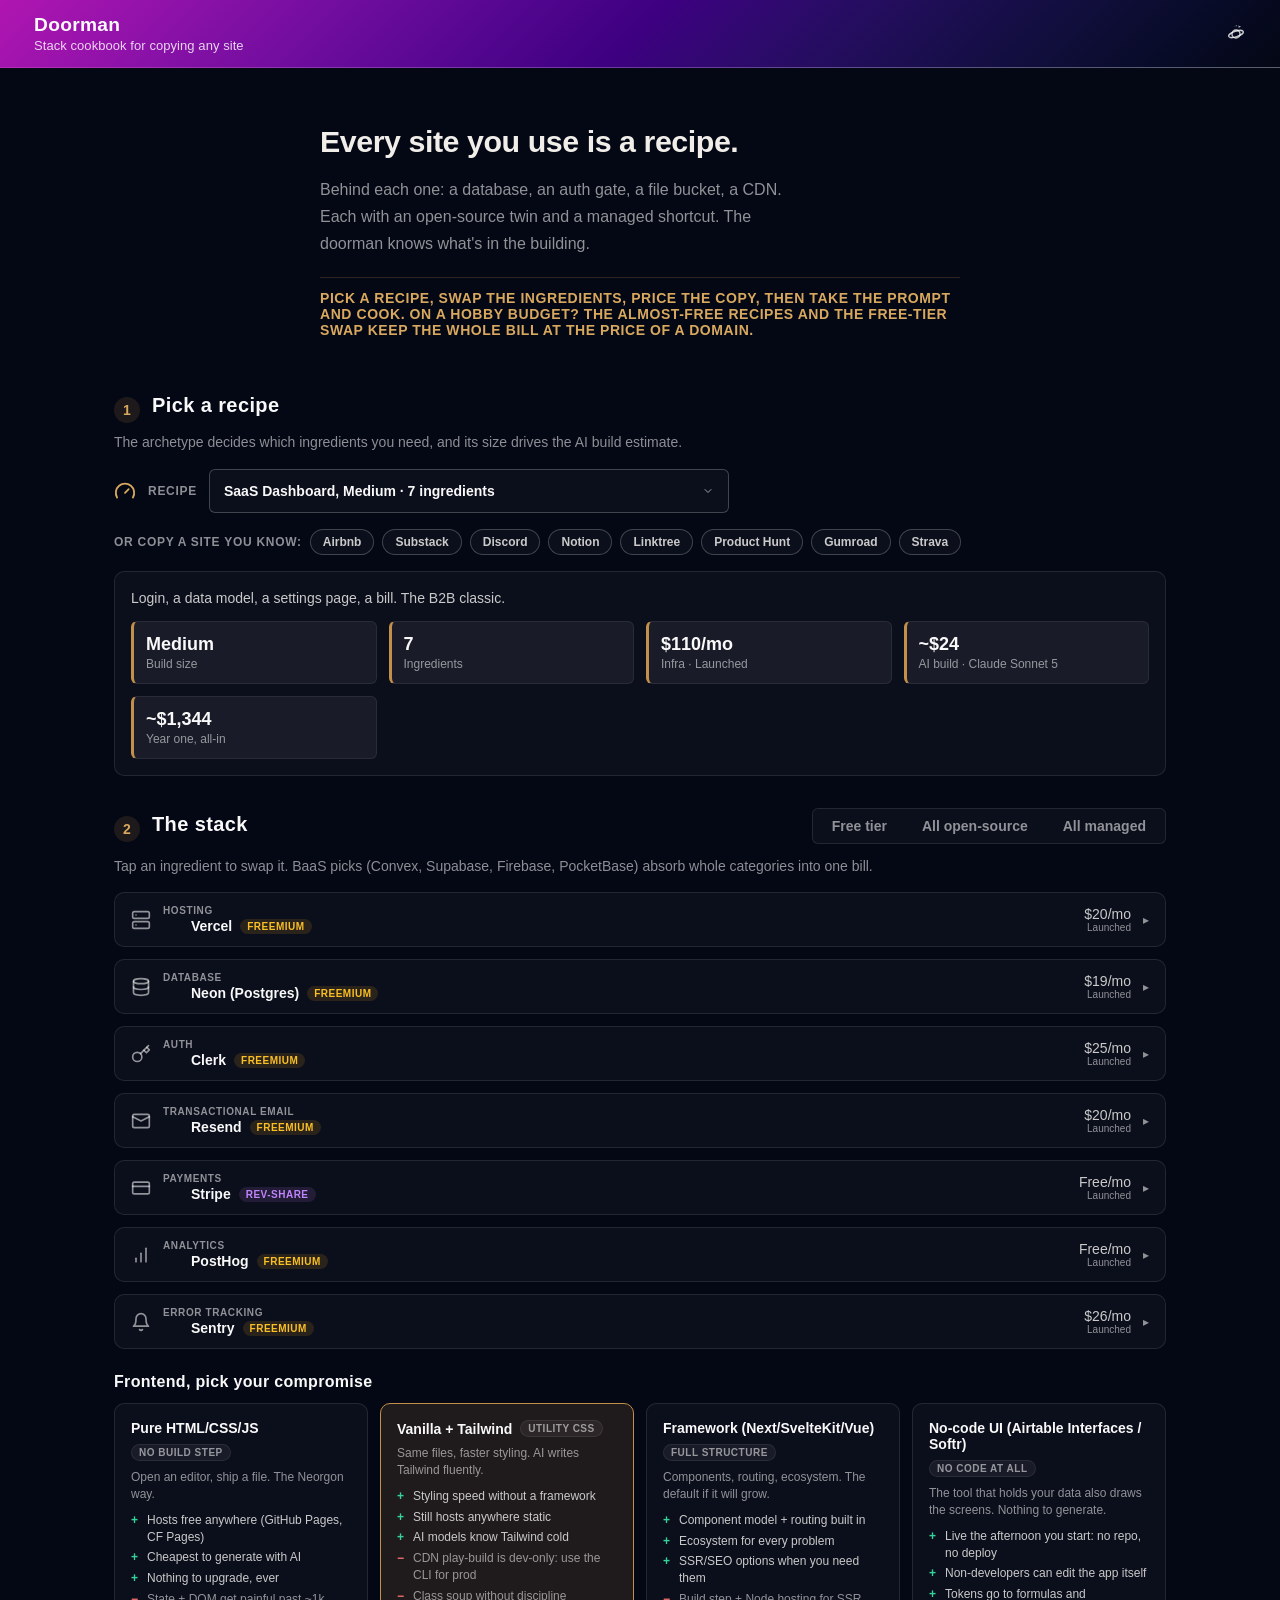
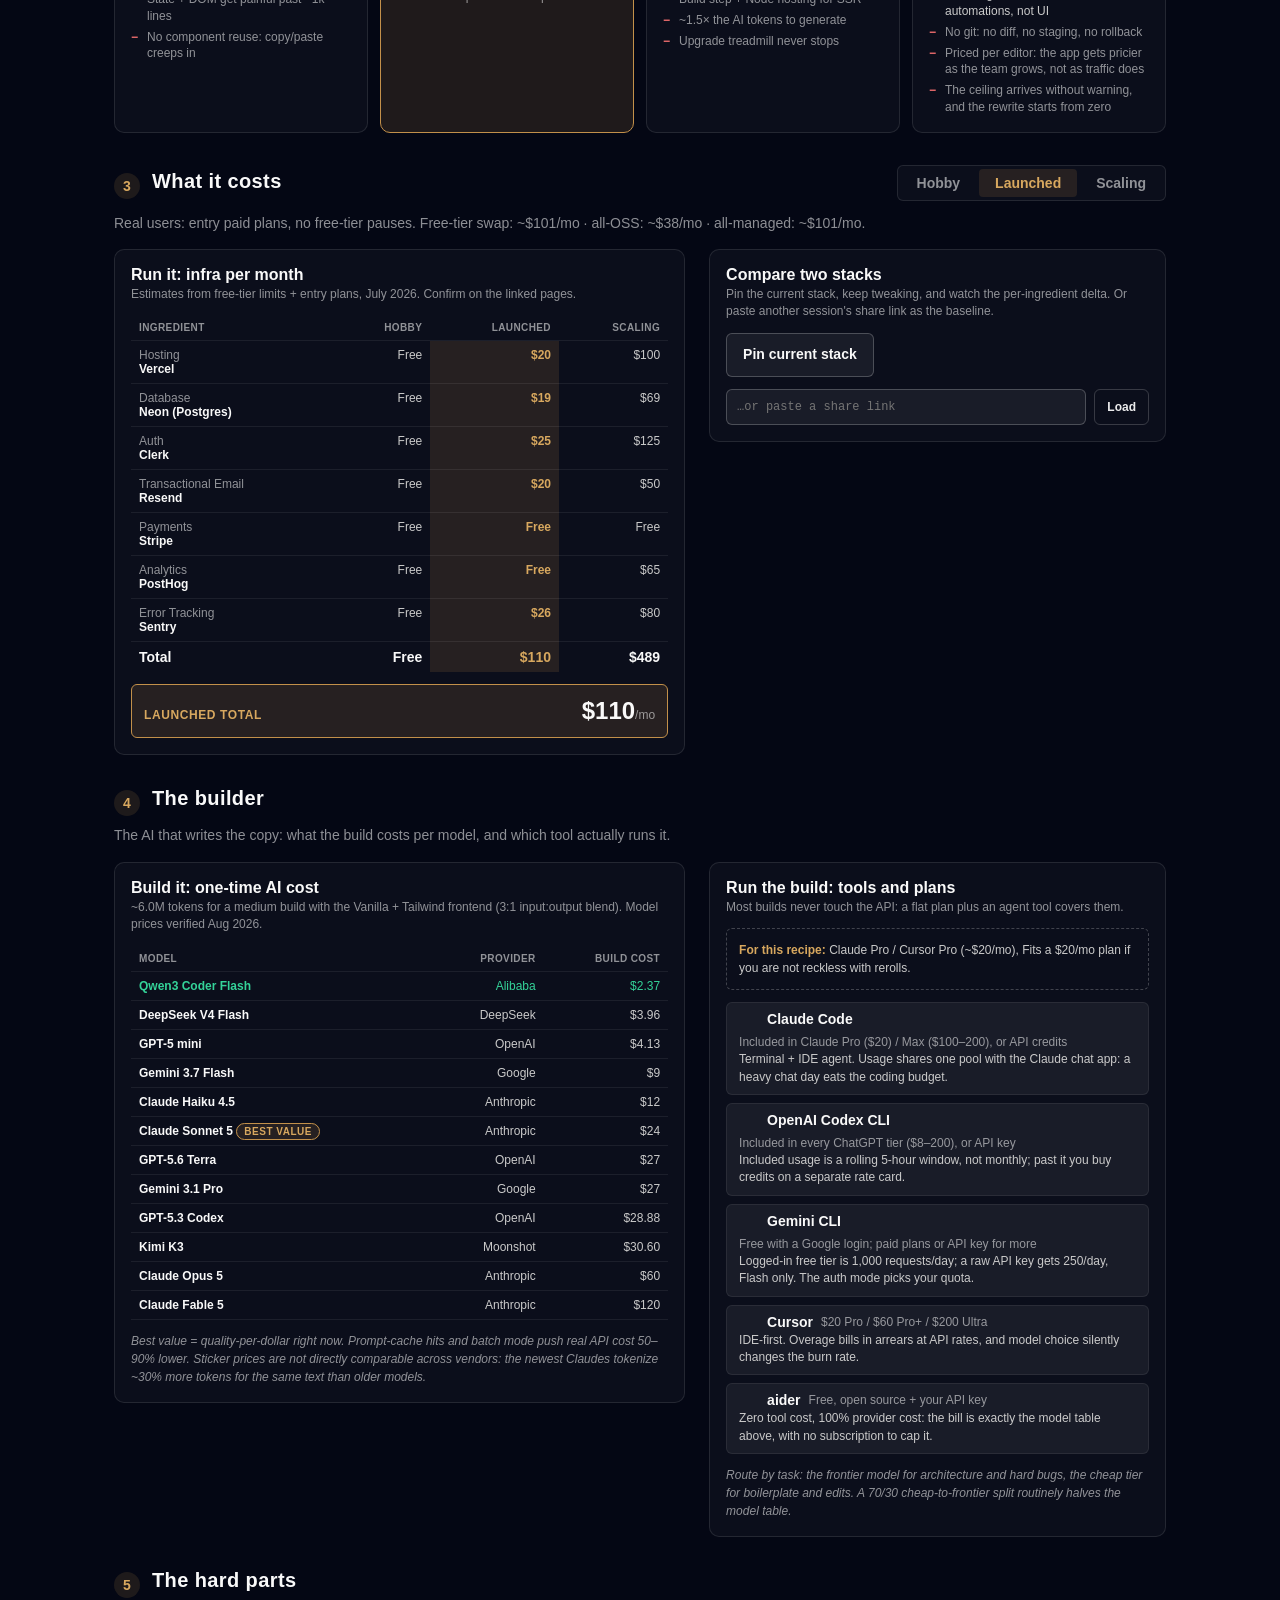
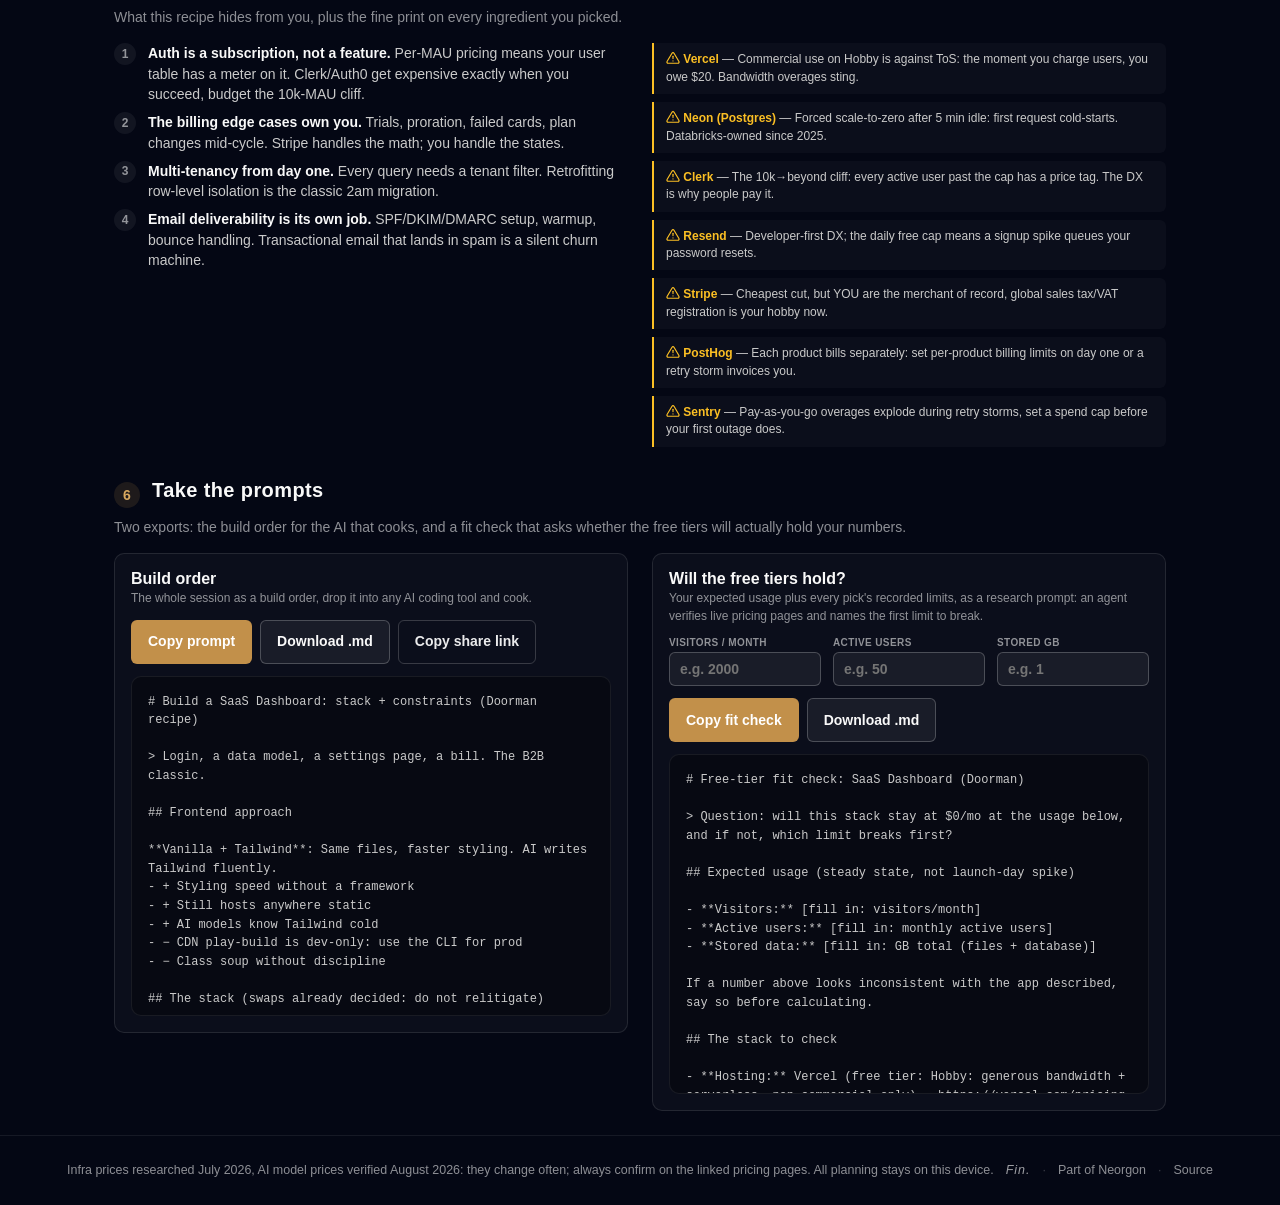
==== commit 6b714f79: "feat(ui): style the builder-step campaign that e3c0228 published bare e3c0228 (a fleet kit-sync batc" ====
--- a/index.html
+++ b/index.html
@@ -89,7 +89,7 @@
   </main>
 
   <footer class="neo-footer" data-footer-mode="minimal">
-    Prices researched July 2026: they change often; always confirm on the linked pricing pages. All planning stays on this device.
+    Infra prices researched July 2026, AI model prices verified August 2026: they change often; always confirm on the linked pricing pages. All planning stays on this device.
   </footer>
 
   <script type="module" src="js/app.js"></script>
--- a/css/style.css
+++ b/css/style.css
@@ -632,6 +632,60 @@
 }
 .usage-field input:hover { border-color: var(--accent); }
 .usage-field input:focus-visible { outline: 2px solid var(--accent); outline-offset: 1px; }
+
+/* ── Copy-a-real-site presets ───────────────────────────────── */
+.preset-bar { display: flex; align-items: center; gap: var(--space-2); flex-wrap: wrap; margin-bottom: var(--space-4); }
+.preset-bar__label {
+  font-size: var(--text-xs); font-weight: 700; text-transform: uppercase;
+  letter-spacing: .06em; color: var(--text-muted);
+}
+.preset-chip {
+  font-family: var(--font); font-size: var(--text-xs); font-weight: 600;
+  padding: 5px 12px; border: 1px solid var(--border-strong); border-radius: 999px;
+  background: var(--surface-1); color: var(--text-secondary); cursor: pointer;
+  transition: border-color var(--dur-fast), color var(--dur-fast);
+}
+.preset-chip:hover { border-color: var(--accent); color: var(--text-primary); }
+.preset-chip.is-active { background: var(--accent-soft); border-color: var(--accent); color: var(--accent-bright); }
+.glance__wontget {
+  font-size: var(--text-xs); color: var(--text-secondary); line-height: 1.5;
+  padding: var(--space-2) var(--space-3); margin-bottom: var(--space-3);
+  border-left: 2px solid var(--accent); background: var(--surface-2);
+  border-radius: 0 var(--radius-sm) var(--radius-sm) 0;
+}
+.glance__wontget strong { color: var(--accent-bright); }
+
+/* ── Exit ratings (swap panel) ──────────────────────────────── */
+.alt__exit strong { text-transform: capitalize; }
+.alt__exit--easy strong { color: var(--oss); }
+.alt__exit--sticky strong { color: var(--freemium); }
+.alt__exit--rewrite strong { color: var(--paid); }
+
+/* ── Stack compare card ─────────────────────────────────────── */
+.cmp-load { display: flex; gap: var(--space-2); }
+.cmp-input {
+  flex: 1; min-width: 0; font-family: var(--mono); font-size: var(--text-xs);
+  color: var(--text-primary); background: var(--surface-2);
+  border: 1px solid var(--border-strong); border-radius: var(--radius-sm); padding: 8px 10px;
+}
+.cmp-input:focus-visible { outline: 2px solid var(--accent); outline-offset: 1px; }
+.cmp-table td:nth-child(2), .cmp-table td:nth-child(3) { font-size: var(--text-xs); }
+.cmp-absent { color: var(--text-muted); font-style: italic; }
+.cmp-same { color: var(--text-muted); }
+.cmp-up { color: var(--paid); font-weight: 700; }
+.cmp-down { color: var(--oss); font-weight: 700; }
+
+/* ── Agent tool list (builder step) ─────────────────────────── */
+.tool-list { list-style: none; margin: var(--space-3) 0 0; padding: 0; display: flex; flex-direction: column; gap: var(--space-2); }
+.tool-item {
+  display: flex; flex-direction: column; gap: 2px;
+  padding: var(--space-2) var(--space-3);
+  border: 1px solid var(--border-subtle); border-radius: var(--radius-sm);
+  background: var(--surface-2);
+}
+.tool-item__head { display: flex; align-items: center; gap: var(--space-2); font-size: var(--text-sm); flex-wrap: wrap; }
+.tool-item__pay { font-size: var(--text-xs); color: var(--text-muted); }
+.tool-item__note { font-size: var(--text-xs); color: var(--text-secondary); line-height: 1.45; }
 .prompt-pre {
   font-family: var(--mono);
   font-size: var(--text-xs);
--- a/css/neorgon-header.css
+++ b/css/neorgon-header.css
@@ -437,6 +437,20 @@
   font-weight: 500;
   margin: 2px 0 0;
   letter-spacing: .005em;
+  white-space: nowrap;
+}
+
+/* Epigraph: the animating half of a bilingual subtitle. The glyph churn is
+   decoration, so it is aria-hidden and .neo-epi-sr carries the real sentence
+   for assistive tech. Both live inside .header-subtitle, which keeps the
+   existing nowrap and mobile-hide behaviour unchanged. */
+.neo-epi { font-variant-ligatures: none; }
+.neo-epi-sr {
+  position: absolute;
+  width: 1px; height: 1px;
+  margin: -1px; padding: 0; border: 0;
+  overflow: hidden;
+  clip-path: inset(50%);
   white-space: nowrap;
 }
 
--- a/css/neorgon-footer.css
+++ b/css/neorgon-footer.css
@@ -161,6 +161,15 @@
 .neo-footer-sep { opacity: .4; user-select: none; }
 
 /* Version / updated stamps — mono + tabular so they never jitter */
+/* The end mark. Ornament only: it states nothing the page needs, which is
+   why it is safe to render in a language most visitors do not read. */
+.neo-footer-fin {
+  font-style: italic;
+  letter-spacing: .08em;
+  color: var(--footer-text-dim, var(--header-text-dim));
+  opacity: .75;
+}
+
 .neo-footer-stamp {
   font-family: ui-monospace, SFMono-Regular, "SF Mono", Menlo, monospace;
   font-variant-numeric: tabular-nums;
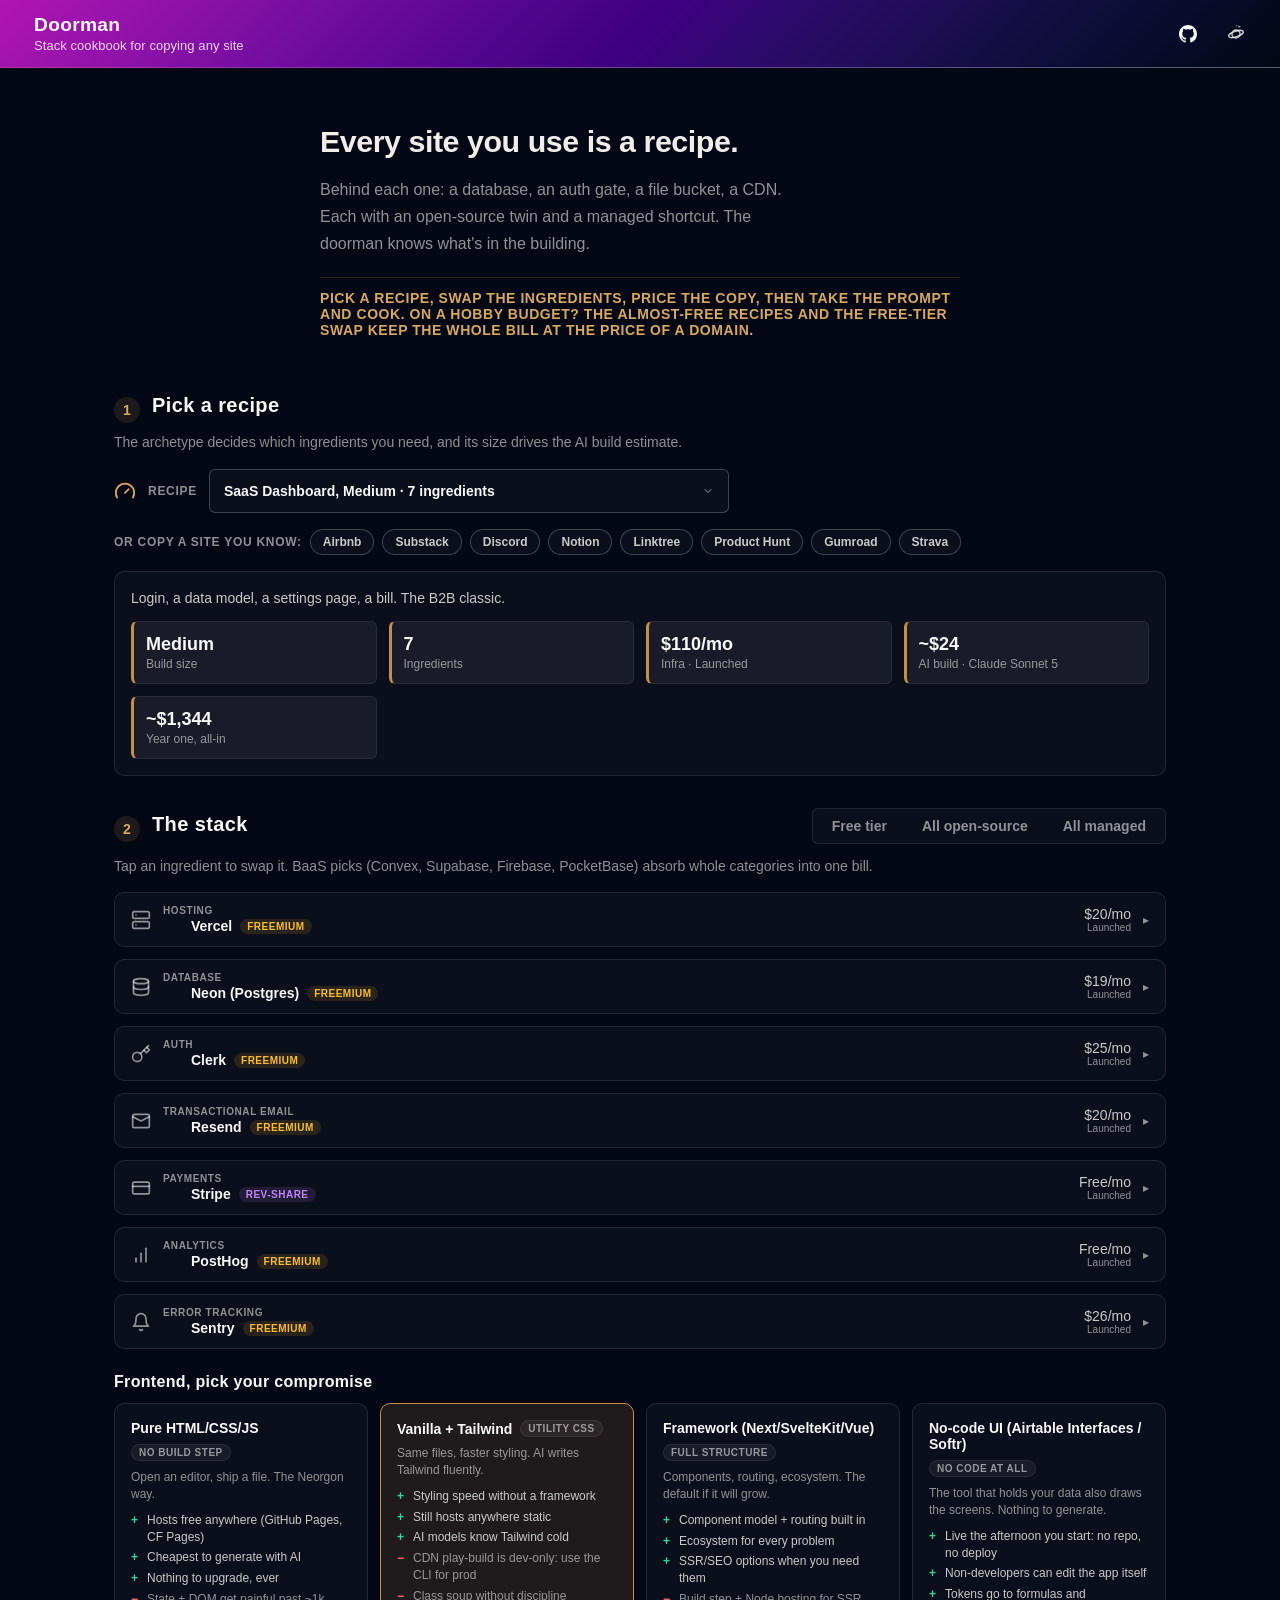
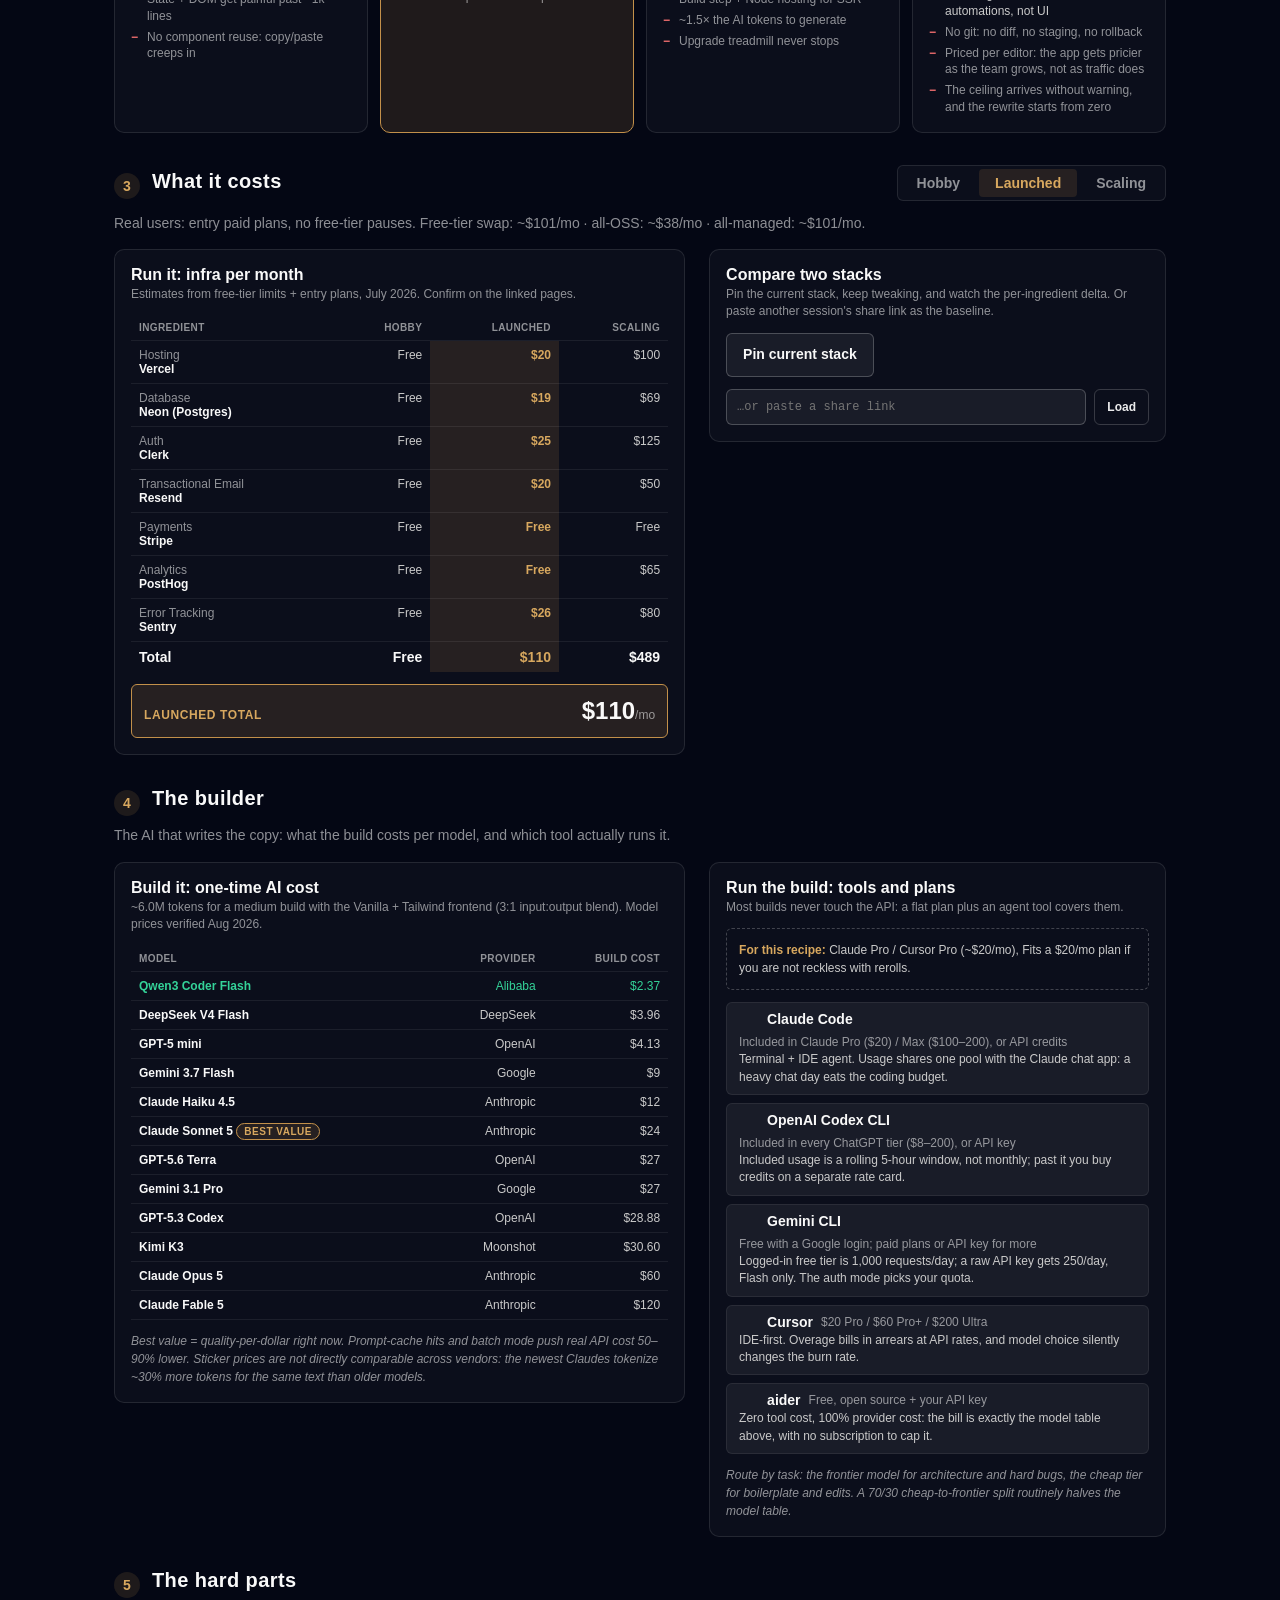
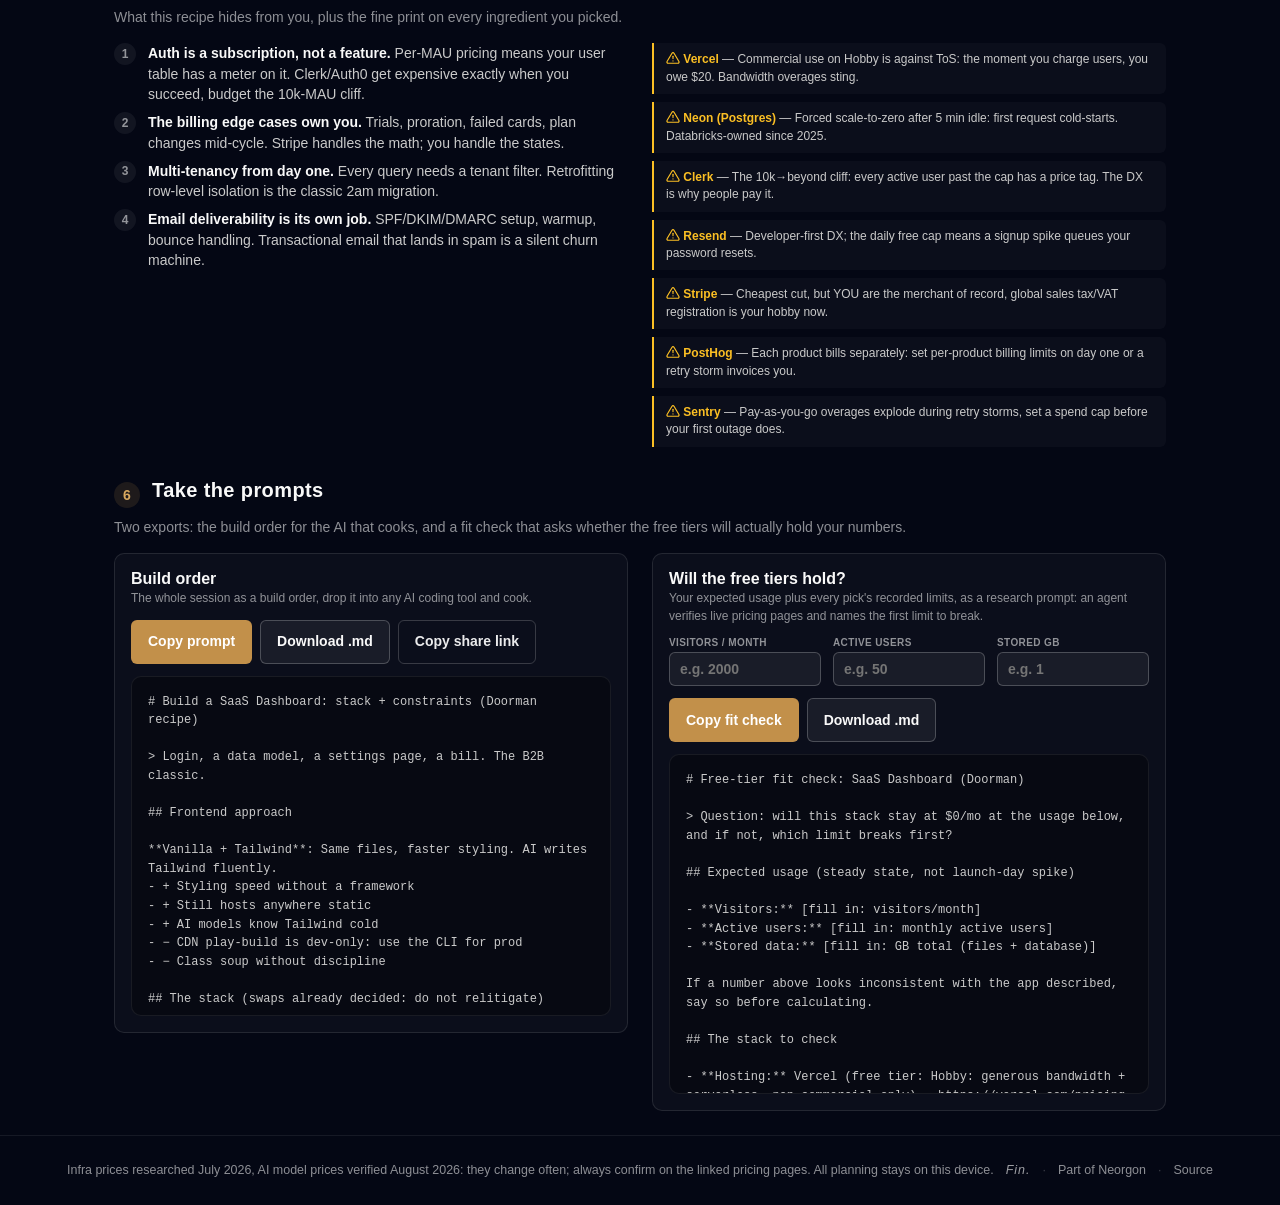
==== commit 4ee4650a: "feat(header): opt into the kit's source octicon" ====
--- a/index.html
+++ b/index.html
@@ -30,6 +30,7 @@
   <link rel="stylesheet" href="https://cdn.neorgon.org/v1.0.0/header/season.css">
   <script defer src="js/neorgon-header.js"></script>
   <meta name="neo-repo" content="energon-a-secas/doorman-site">
+  <meta name="neo-source-link" content="on">
   <link rel="stylesheet" href="css/neorgon-footer.css">
   <script defer src="js/neorgon-footer.js"></script>
   <script type="application/ld+json">
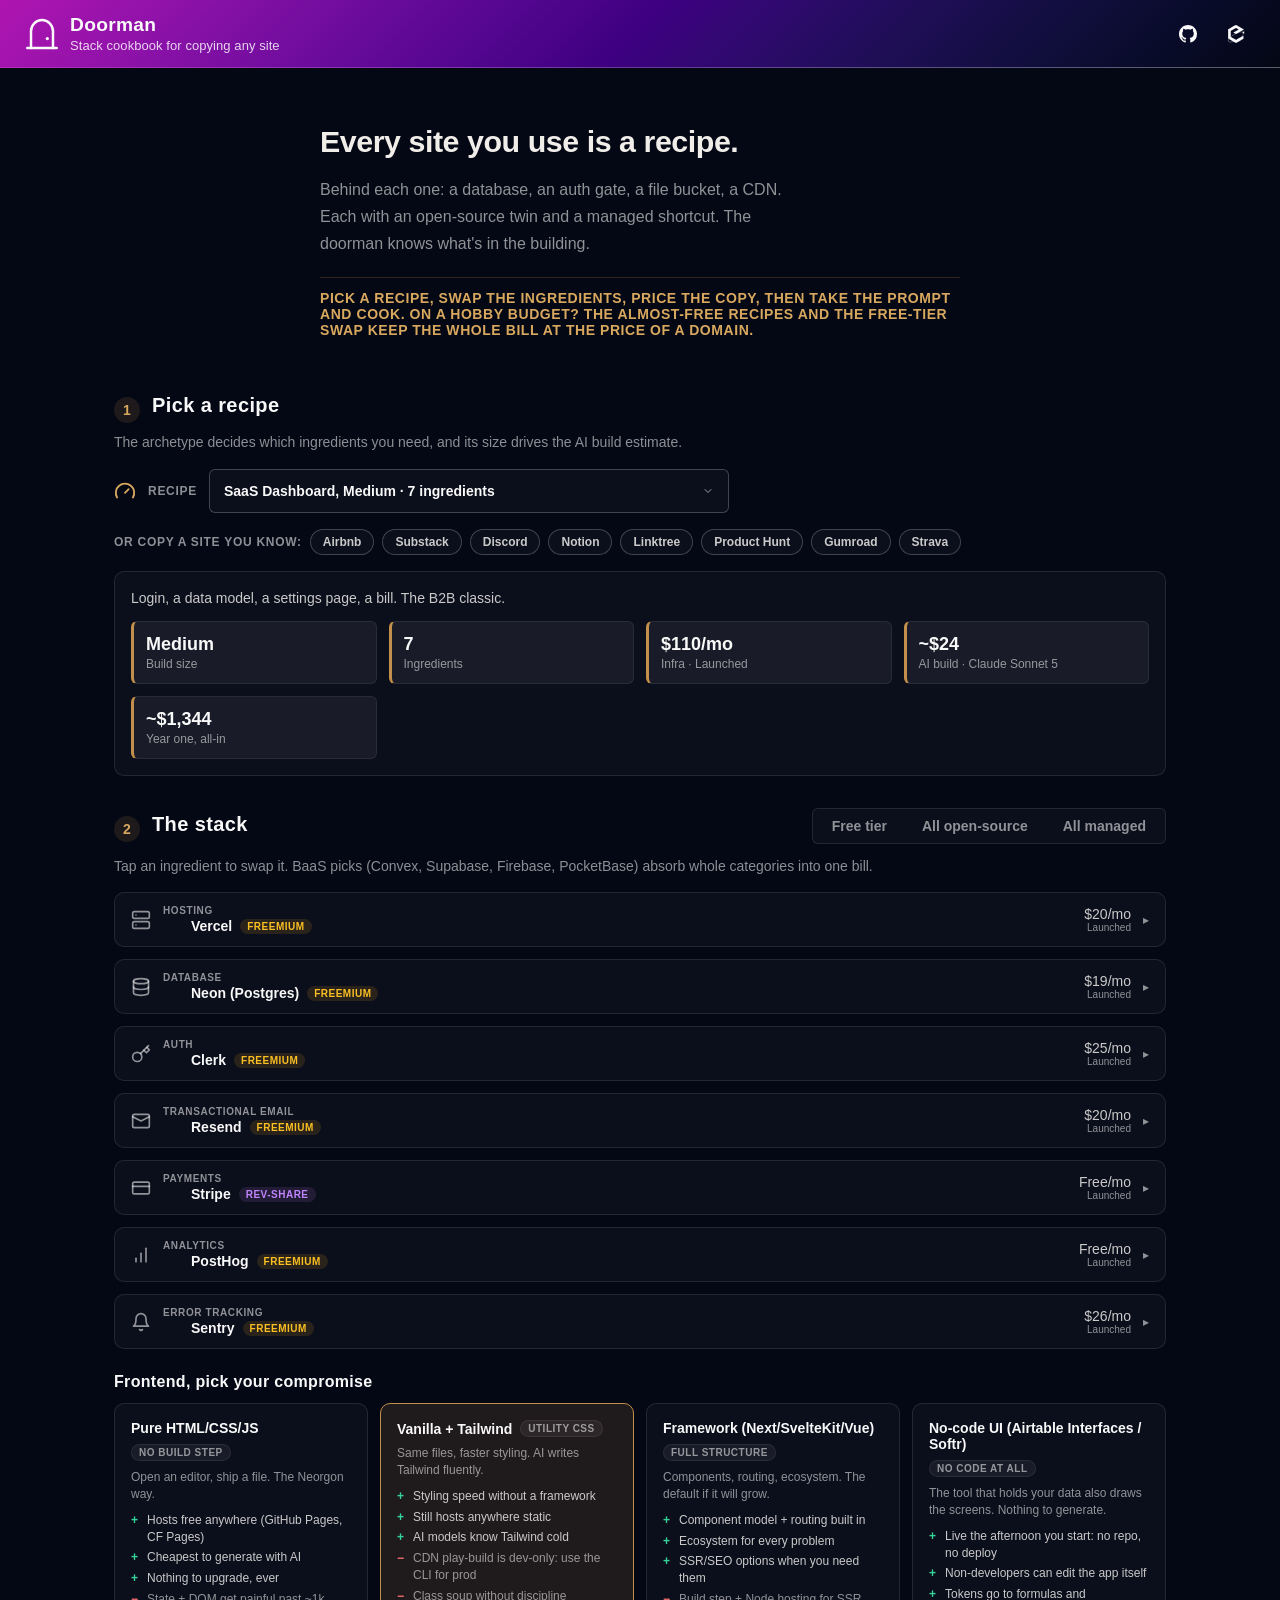
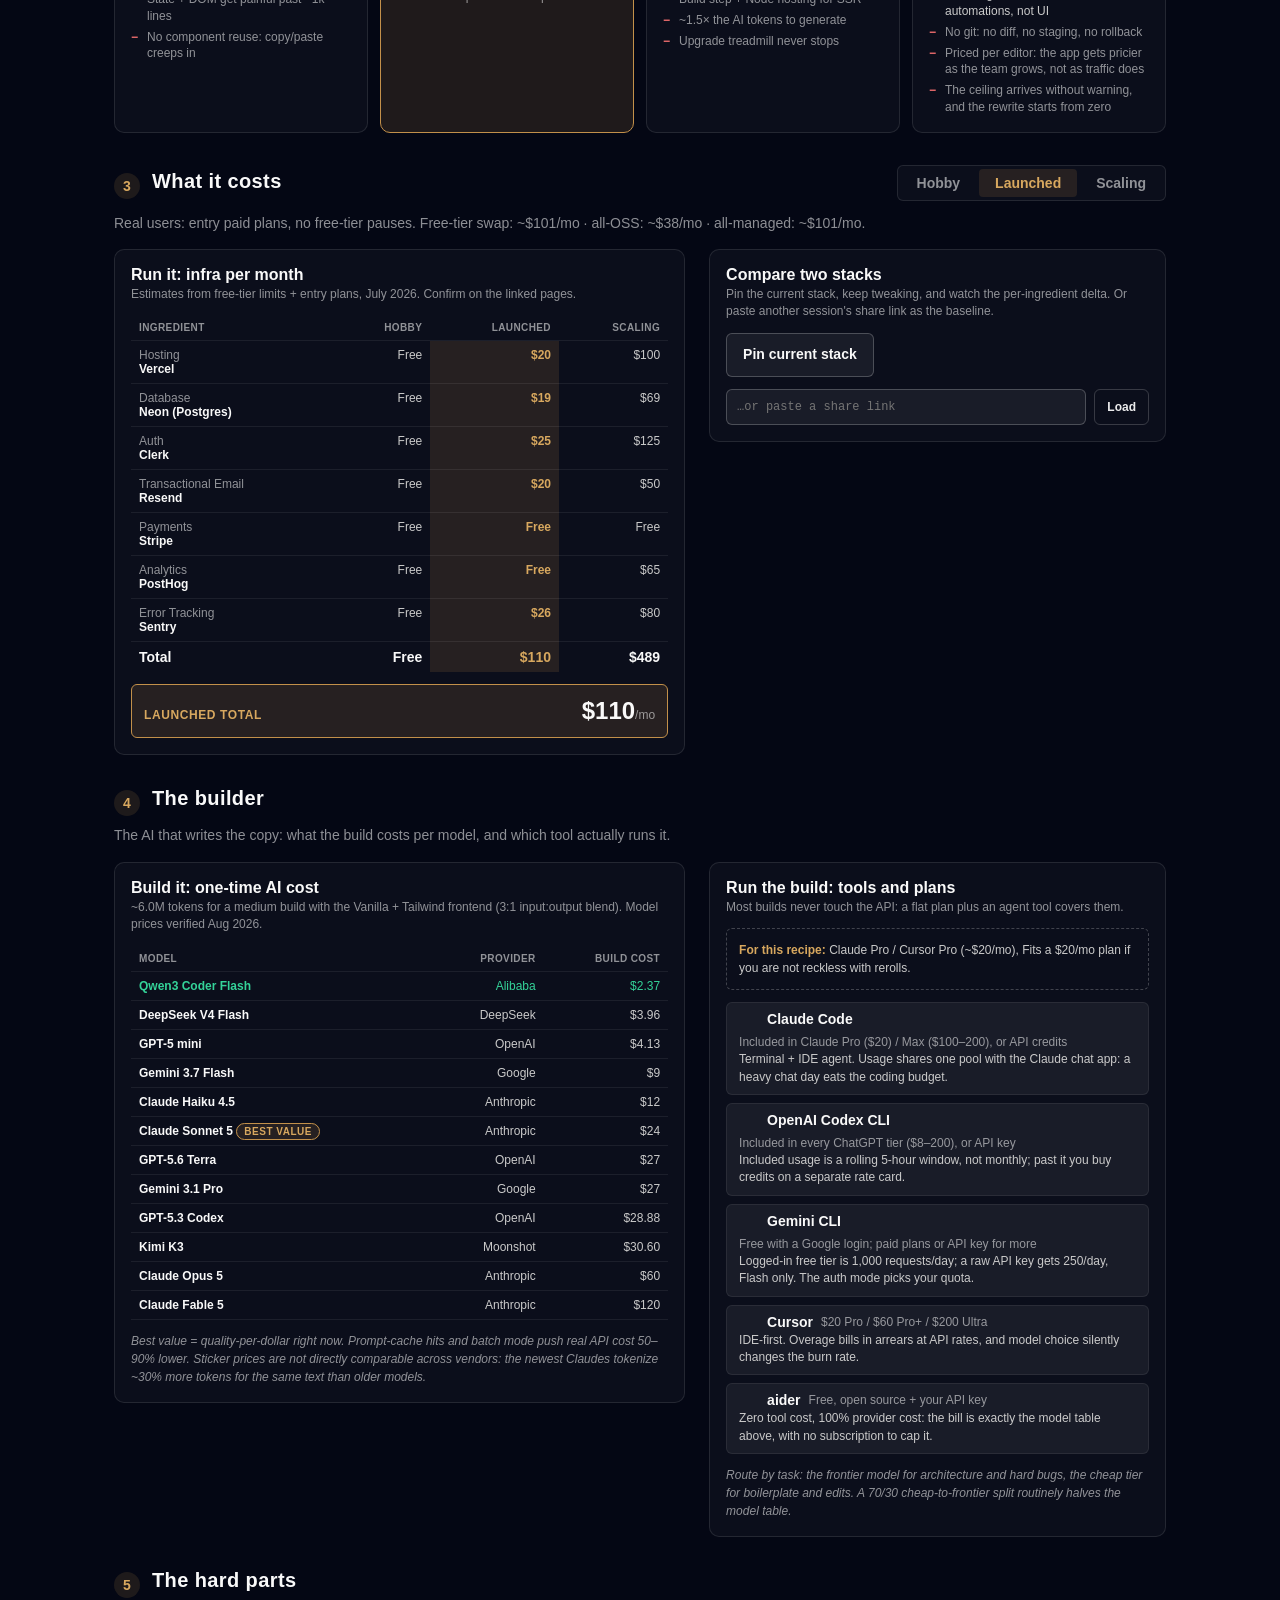
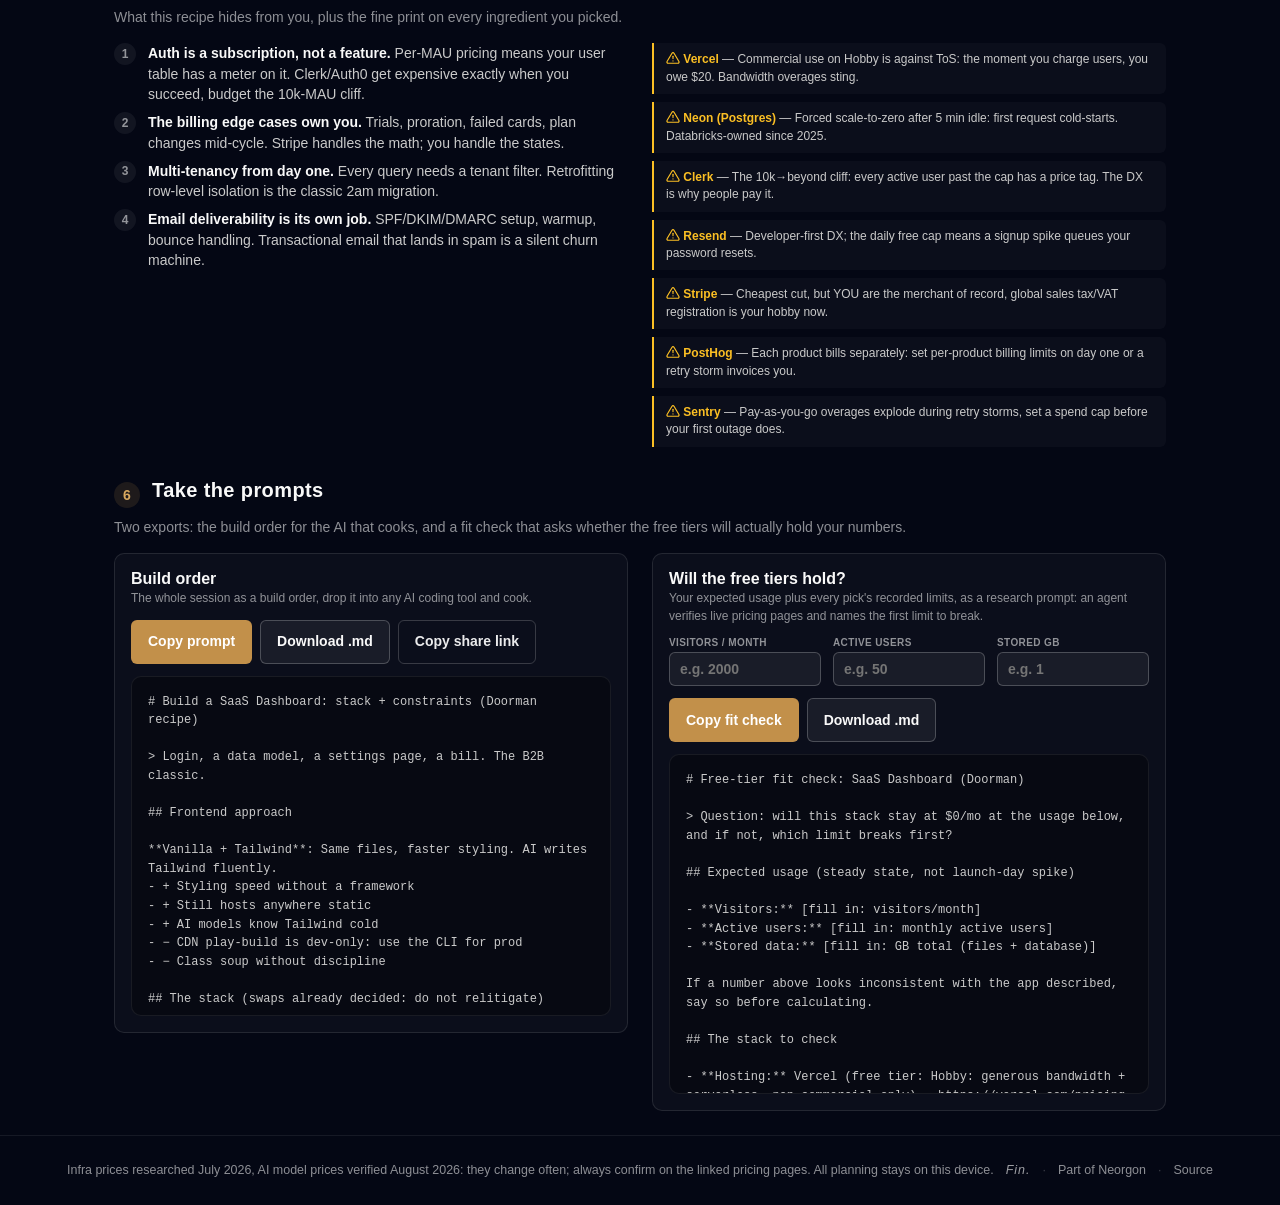
==== commit fdbcc94e: "feat(brand): hexagon favicon set and per-site header mark Every site now ships a generated seven-fil" ====
--- a/index.html
+++ b/index.html
@@ -3,6 +3,12 @@
 <head>
   <meta charset="UTF-8">
   <meta name="viewport" content="width=device-width, initial-scale=1.0">
+  <link rel="icon" type="image/svg+xml" href="/favicon.svg">
+  <link rel="icon" type="image/x-icon" href="/favicon.ico" sizes="16x16 32x32 48x48">
+  <link rel="apple-touch-icon" sizes="180x180" href="/apple-touch-icon.png">
+  <meta name="apple-mobile-web-app-title" content="Doorman">
+  <link rel="manifest" href="/site.webmanifest">
+  <meta name="neo-mark" content="on">
   <title>Doorman | Stack Cookbook for Copying Any Site</title>
   <meta name="description" content="Every site is a recipe. Pick one, see its probable stack, swap ingredients, flip the whole thing to free tiers, then export the build prompt and a free-tier fit check.">
   <meta property="og:title" content="Doorman: Stack Cookbook for Copying Any Site">
@@ -21,7 +27,6 @@
   <link rel="canonical" href="https://doorman.neorgon.com/">
   <meta property="og:locale" content="en_US">
   <meta name="theme-color" content="#040714">
-  <link rel="icon" type="image/x-icon" href="https://cdn.neorgon.org/v1.0.0/favicon.ico" />
   <link rel="stylesheet" href="css/style.css">
   <!-- Neorgon Header Kit (vendored; ?header=live swaps CSS to CDN) -->
   <script>(function(){var m=location.search.match(/[?&]theme=([\w-]+)/)||document.cookie.match(/(?:^|;\s*)neo_theme=([\w-]+)/);if(m&&m[1]!=='default')document.documentElement.dataset.theme=decodeURIComponent(m[1]);})();</script>
--- a/css/neorgon-header.css
+++ b/css/neorgon-header.css
@@ -371,8 +371,29 @@
   width: auto;
   flex-shrink: 0;
   display: block;
-  filter: brightness(0) invert(1);
   transition: transform .28s var(--header-ease, ease);
+}
+/* The raster fallback still needs forcing white; the injected vector must not
+   be filtered, because it already inherits the header's own text colour and
+   inverting it would undo exactly the thing it was swapped in to fix. */
+img.header-logo-img { filter: brightness(0) invert(1); }
+svg.header-logo-mark { fill: currentColor; width: auto; }
+/* A site that ships its own mark gets it as a mask over currentColor, so the
+   glyph follows the header's text colour exactly as the inline svg does. An
+   <img> could not: it paints its own pixels and ignores the cascade. */
+.header-logo-own {
+  /* Width tracks height rather than restating the token: .header-logo-img
+     already sets height, and it drops to --header-logo-h-mobile under 700px.
+     Pinning width to the desktop value gave a 36x28 box on a phone. */
+  aspect-ratio: 1;
+  width: auto;
+  background: currentColor;
+  /* The image itself is set inline by header.js, derived from the manifest
+     link, because a fleet site is served at its domain root and a kit showcase
+     is not. Only the parts that do not vary live here. */
+  -webkit-mask-position: center; mask-position: center;
+  -webkit-mask-size: contain;    mask-size: contain;
+  -webkit-mask-repeat: no-repeat; mask-repeat: no-repeat;
 }
 .header-logo-img:hover,
 .header-title-link:hover .header-logo-img { transform: scale(1.06) rotate(-4deg); }
@@ -617,13 +638,23 @@
   box-sizing: border-box;
   padding: 0;
   border-radius: 6px;
-  color: var(--header-icon-color, var(--header-text-dim));
+  /* Full strength, not --header-icon-color. The dim was meant as hierarchy and
+     did not read as one: .header-source carries no colour rule at all, so it
+     inherits the header's own #f9f9f9, and the home control sitting beside it
+     at 78% looked like a misconfiguration rather than a decision. The other
+     user of that token is the bordered theme toggle, which has a border to
+     carry its own weight; this one does not. */
+  color: var(--header-text);
   text-decoration: none;
   flex-shrink: 0;
   transition: color .18s var(--header-ease, ease),
               background .18s var(--header-ease, ease);
 }
-.header-home:hover { color: var(--header-text); background: var(--header-menu-hover); }
+/* --header-accent is the pink on the default palette and the skin's own accent
+   everywhere else, so the highlight stays on-brand without hardcoding magenta
+   into a control that ships to seven skins. */
+.header-home:hover,
+.header-home:focus-visible { color: var(--header-accent); background: var(--header-menu-hover); }
 .header-home svg {
   width: var(--header-icon-solid, 20px);
   height: var(--header-icon-solid, 20px);
@@ -641,13 +672,64 @@
   height: var(--header-icon, 22px);
 }
 .header-home .nh-orbit {
-  transform-origin: 12px 12px; /* viewBox centre — the planet */
+  transform-origin: 12px 12px; /* viewBox centre, for the legacy planet markup */
 }
 .header-home:hover .nh-orbit,
 .header-home:focus-visible .nh-orbit {
   animation: nh-orbit-lap 1.4s linear infinite;
 }
 @keyframes nh-orbit-lap { to { transform: rotate(360deg); } }
+
+/* ── Inclined orbit: the satellite passes in front of the mark and behind it ──
+   Two dots on one elliptical path, each shown for its own half of the lap. The
+   far one is drawn before the mark in document order, so the mark occludes it;
+   that occlusion IS the depth, and it costs nothing but paint order.
+
+   offset-path rather than a rotate: a rotation can only trace a circle, and
+   squashing it into an ellipse with scaleY would squash the satellite too,
+   because the counter-scale would have to sit inside the rotation. Where
+   offset-path is unsupported the dots simply rest at their authored cx/cy,
+   which is a still icon rather than a broken one.
+
+   The semi-major axis is capped by the viewBox: an inline svg clips to it, so
+   10.2 plus the 1.35 radius leaves 11.55 of the 12 available. */
+.header-home .nh-sat {
+  offset-rotate: 0deg;
+  /* The rim separates the satellite from the mark when it crosses it: without
+     one, a currentColor dot over a currentColor mark merges into the
+     silhouette and reads as a stray pixel rather than a moon.
+     --header-bg-end is the right hook because the rim's job is to look like
+     the background, so it vanishes over open header and shows only as a gap
+     against the mark. Measured caveat: every skin shipped today redefines
+     --header-bg-start and --header-bg-mid but leaves --header-bg-end at
+     #040714, so this resolves to one dark value everywhere right now. A skin
+     that ends light gets the rim right for free, but only if it sets that
+     token; one that ends light without setting it would show a dark ring. */
+  stroke: var(--header-bg-end, #040714);
+  stroke-width: .8;
+}
+.header-home .nh-sat-back { opacity: 0; }
+/* On hover the mark takes the accent, and currentColor would carry the
+   satellite with it: a pink dot on a pink mark is a dot you cannot find. It
+   holds the header's text colour instead, so the moon stays legible against
+   whatever the mark has become. */
+.header-home:hover .nh-sat,
+.header-home:focus-visible .nh-sat { fill: var(--header-text); }
+.header-home:hover .nh-sat-front,
+.header-home:focus-visible .nh-sat-front {
+  animation: nh-sat-lap 2.6s linear infinite, nh-sat-near 2.6s steps(1, end) infinite;
+}
+.header-home:hover .nh-sat-back,
+.header-home:focus-visible .nh-sat-back {
+  animation: nh-sat-lap 2.6s linear infinite, nh-sat-far 2.6s steps(1, end) infinite;
+}
+.header-home:hover .nh-sat,
+.header-home:focus-visible .nh-sat {
+  offset-path: path("M20.31 10.40 A9.6 3.4 -30 1 1 3.69 20.00 A9.6 3.4 -30 1 1 20.31 10.40");
+}
+@keyframes nh-sat-lap  { from { offset-distance: 0%; } to { offset-distance: 100%; } }
+@keyframes nh-sat-near { 0% { opacity: 1; } 50% { opacity: 0; } }
+@keyframes nh-sat-far  { 0% { opacity: 0; } 50% { opacity: 1; } }
 
 /* ── Overflow toggle (⋯) — injected by header.js ─────────────── */
 .header-overflow { position: relative; display: flex; }
@@ -851,7 +933,9 @@
   .header-logo-img:hover,
   .header-title-link:hover .header-logo-img { transform: none; }
   .header-home:hover .nh-orbit,
-  .header-home:focus-visible .nh-orbit { animation: none; }
+  .header-home:focus-visible .nh-orbit,
+  .header-home:hover .nh-sat,
+  .header-home:focus-visible .nh-sat { animation: none; }
   .header-menu.open { animation: none; }
   .header-overflow-toggle:active,
   .header-theme-toggle:active,
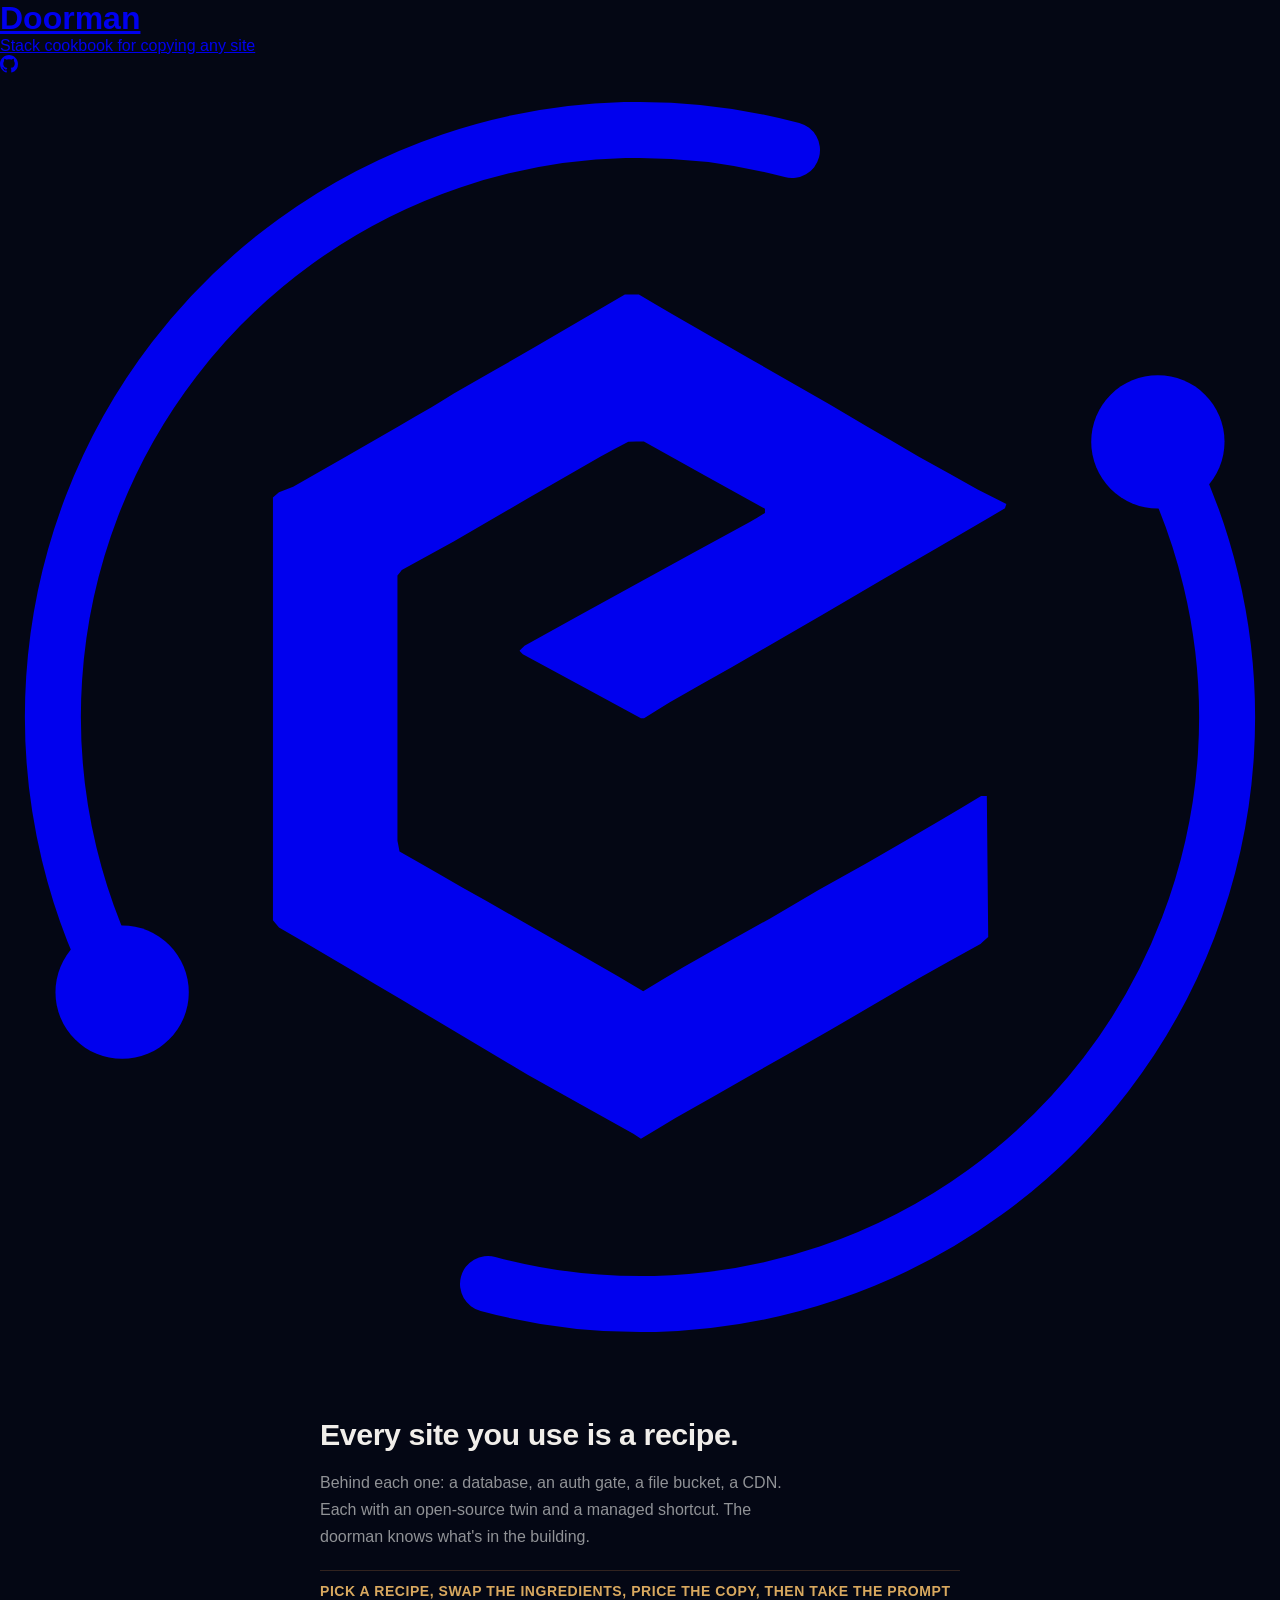
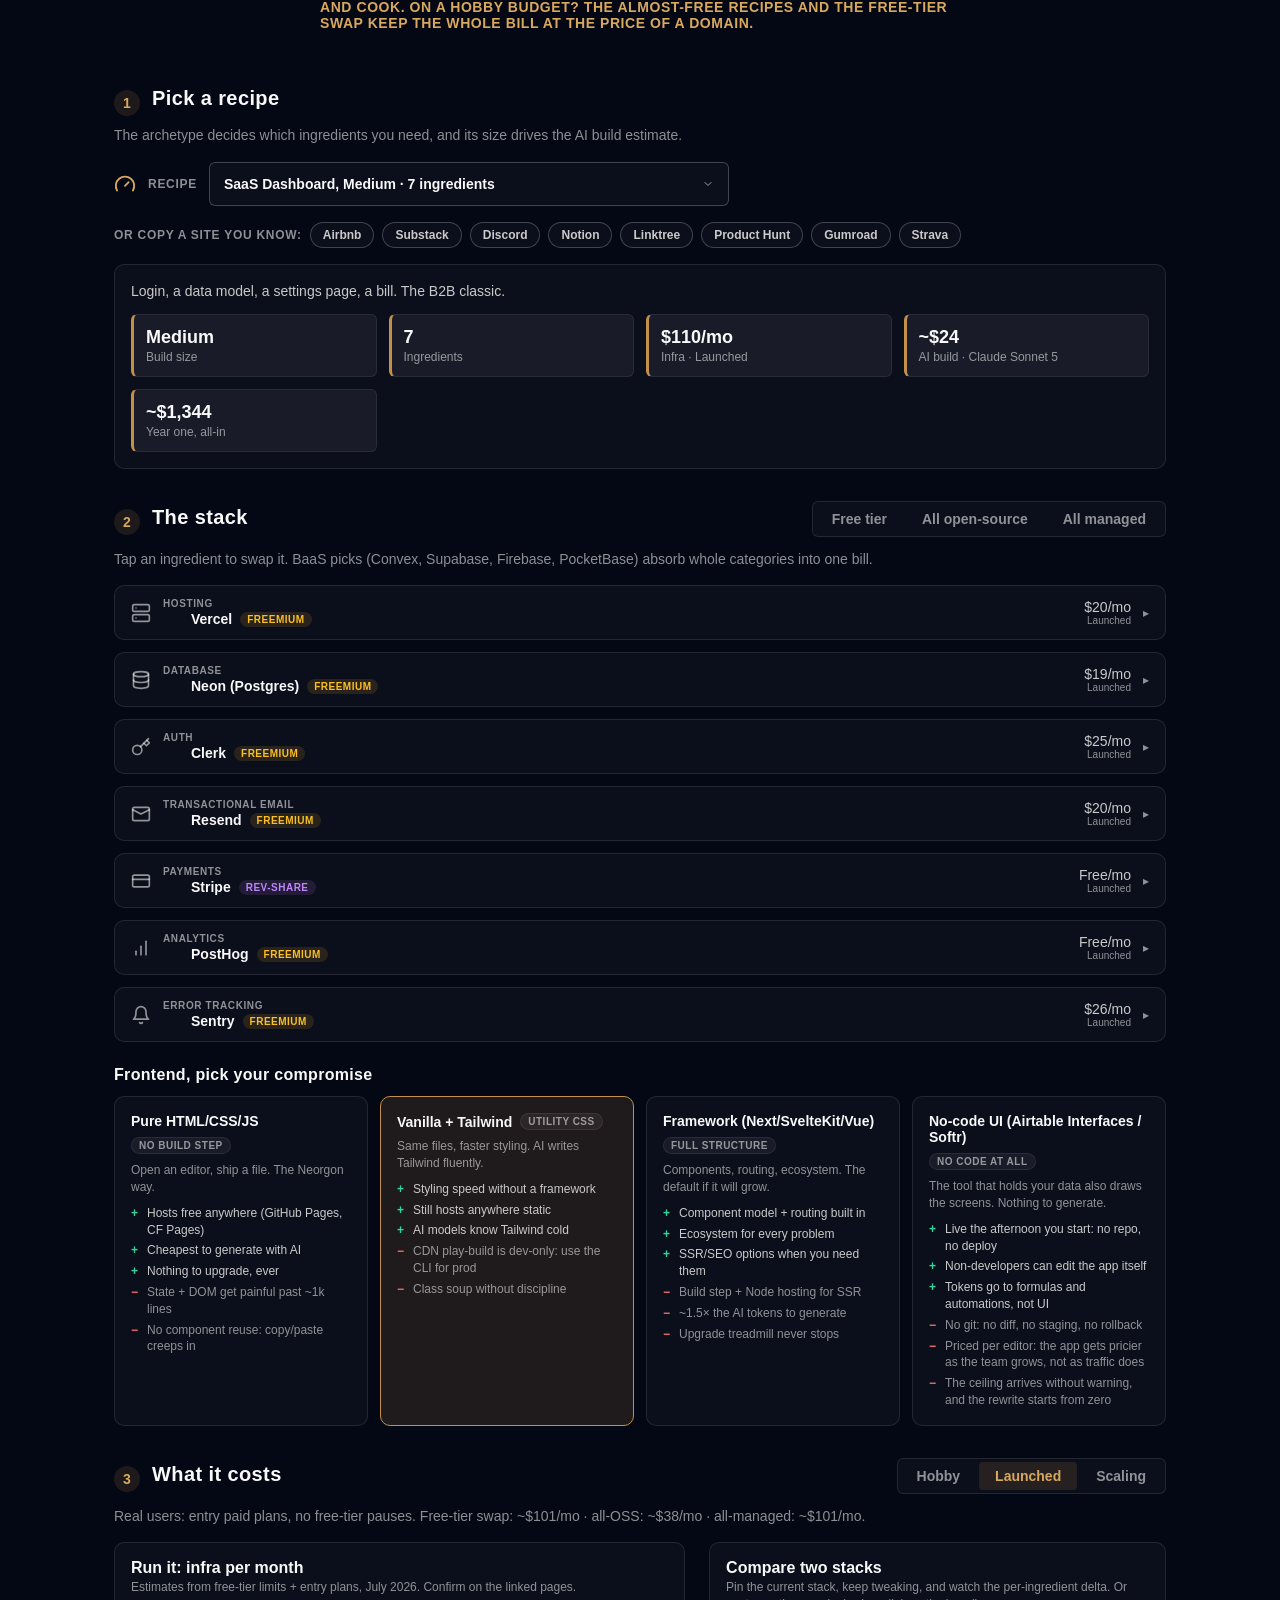
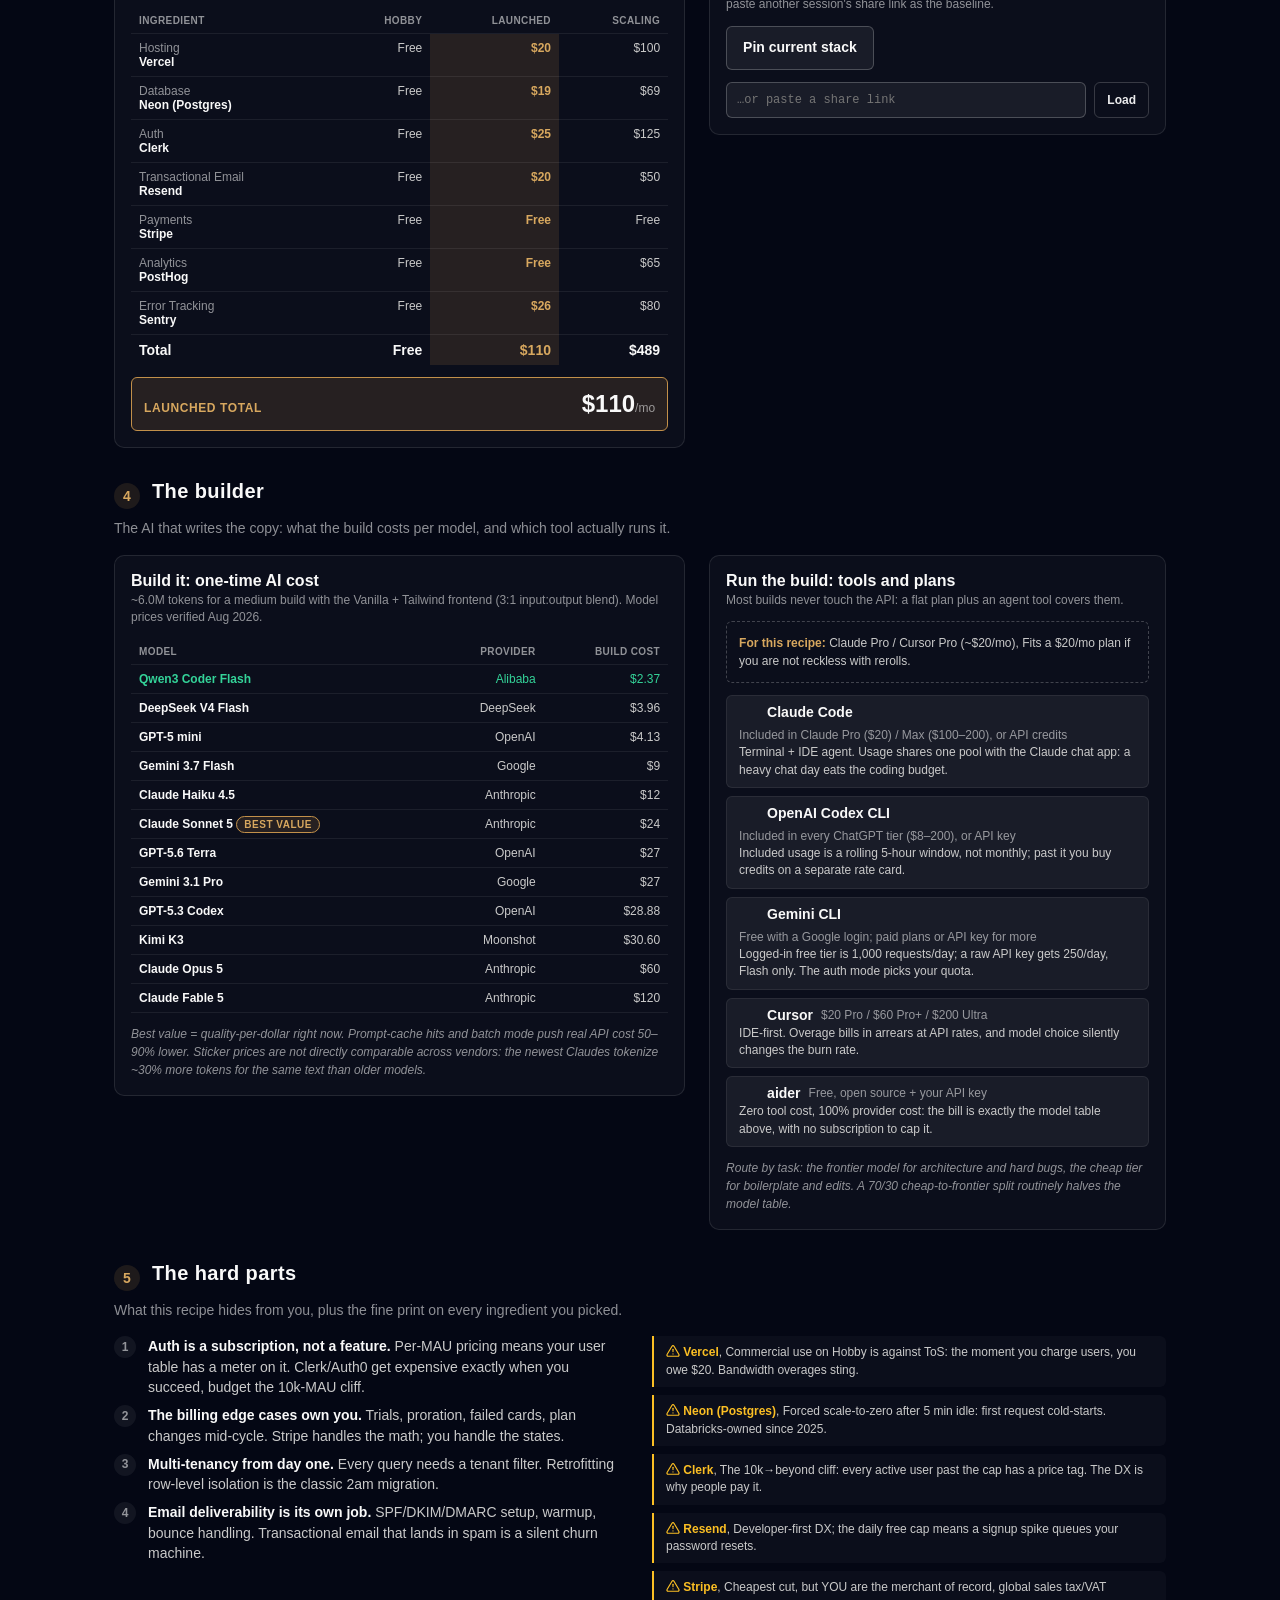
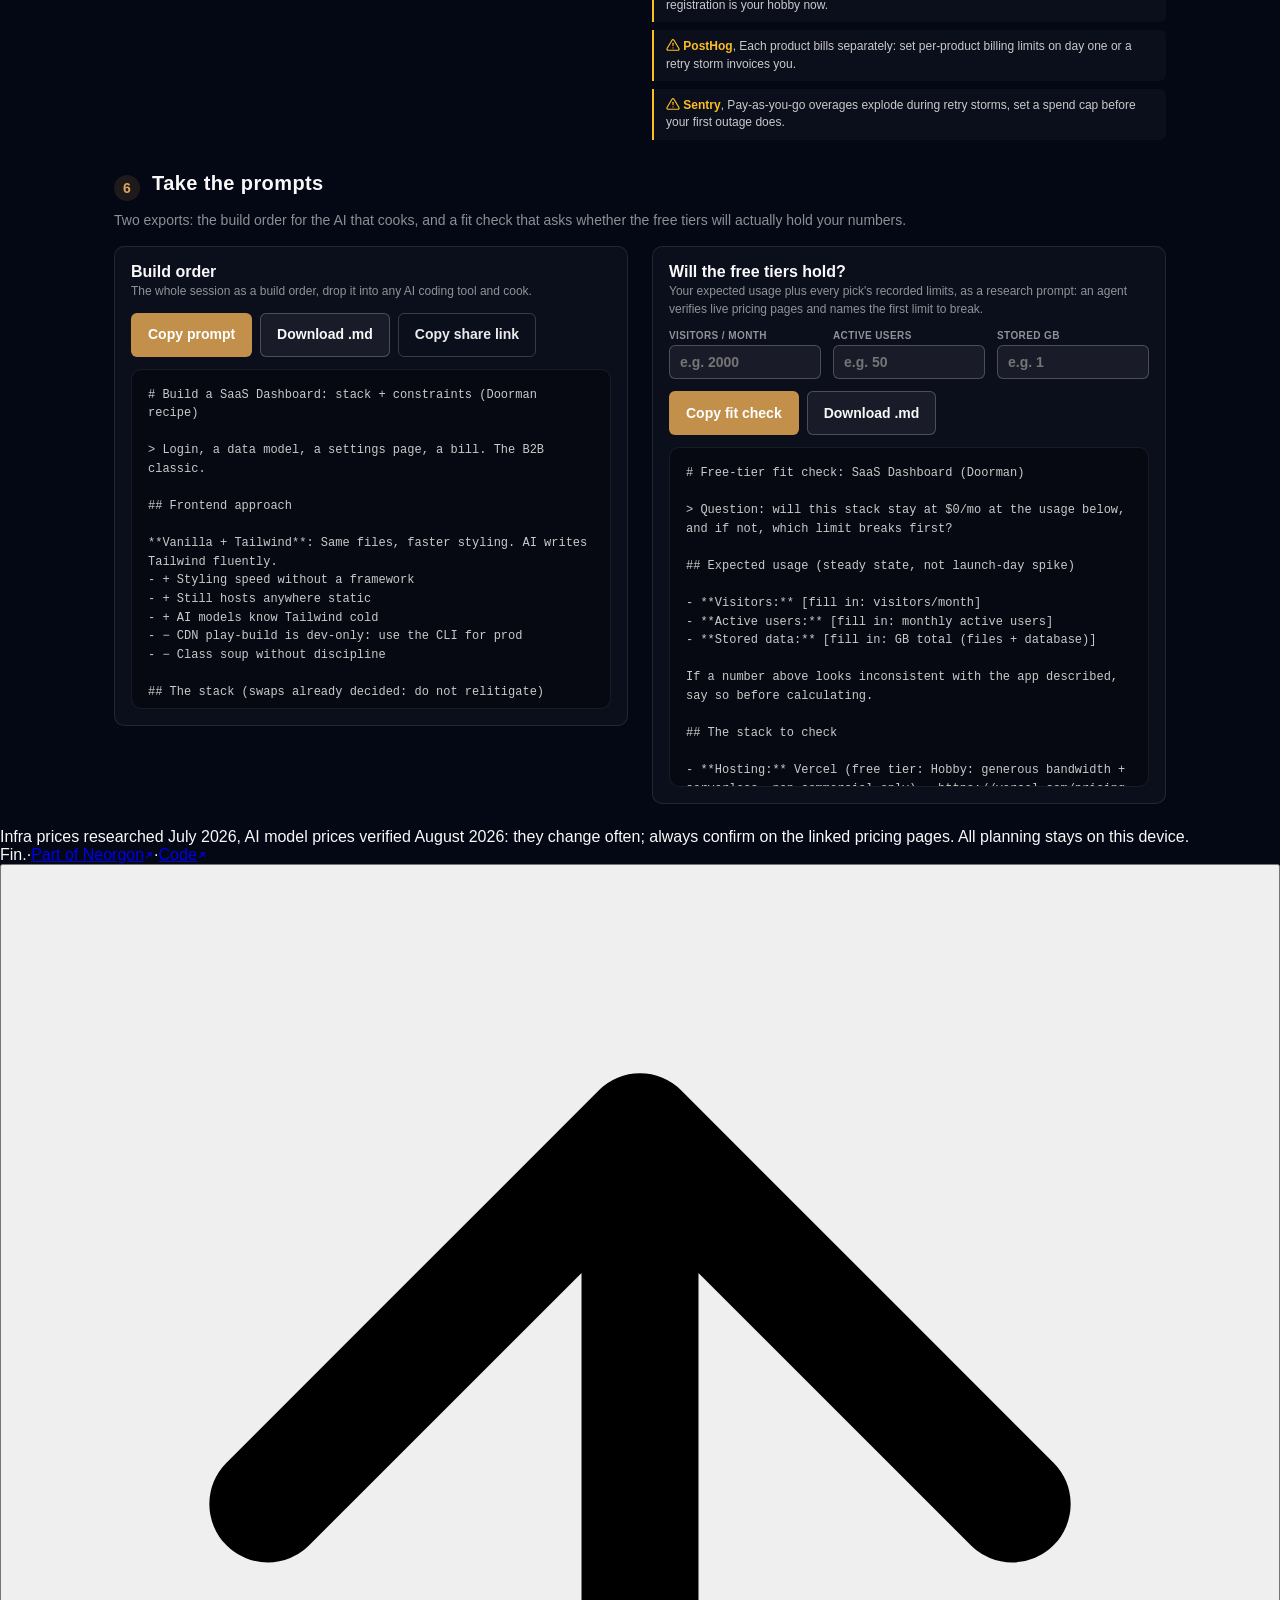
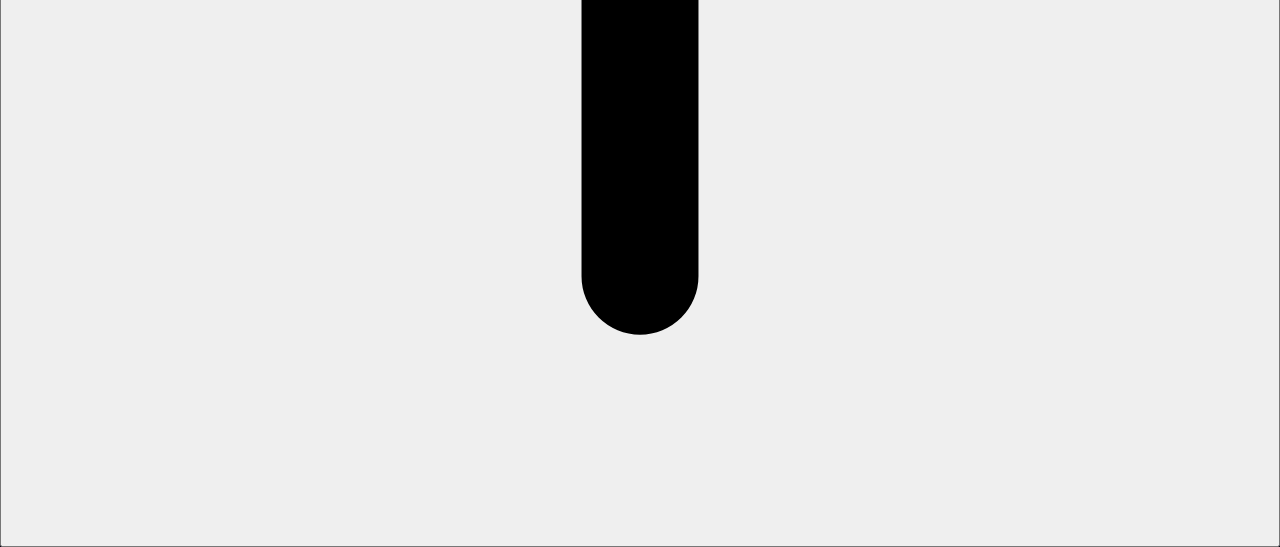
==== commit 7761edb6: "chore(ui): re-stamp the hub home-control icon, and take the header kit's mark-colour fix The stamped" ====
--- a/index.html
+++ b/index.html
@@ -69,14 +69,13 @@
     </div>
     <div class="header-right">
       <a class="header-home" href="https://neorgon.com/" title="neorgon.com" aria-label="Neorgon home">
-        <svg class="nh-hub-icon" viewBox="0 0 24 24" fill="none" stroke="currentColor" stroke-width="1.5" stroke-linecap="round" stroke-linejoin="round" xmlns="http://www.w3.org/2000/svg" aria-hidden="true">
-          <circle cx="12" cy="12" r="4.4"/>
-          <ellipse cx="12" cy="12" rx="8.4" ry="3" transform="rotate(-18 12 12)"/>
+        <svg class="nh-hub-icon" viewBox="0 0 24 24" fill="none" xmlns="http://www.w3.org/2000/svg" aria-hidden="true">
+          <path d="M12 4.4 18.58 8.2 18.58 15.8 12 19.6 5.42 15.8 5.42 8.2Z" fill="currentColor" stroke="none"/>
           <g class="nh-orbit">
-            <path d="M17.5 4.2 14.2 2.7l.9 1.4-.6 1.1z" fill="currentColor" stroke="none"/>
-            <circle cx="12.6" cy="3" r=".7" fill="currentColor" stroke="none" opacity=".55"/>
-            <circle cx="11.1" cy="3.3" r=".55" fill="currentColor" stroke="none" opacity=".35"/>
-            <circle cx="9.8" cy="3.7" r=".4" fill="currentColor" stroke="none" opacity=".2"/>
+            <path d="M2.47 17.50 A11.0 11.0 0 0 1 14.85 1.37" fill="none" stroke="currentColor" stroke-width="1.05" stroke-linecap="round"/>
+            <path d="M21.53 6.50 A11.0 11.0 0 0 1 9.15 22.63" fill="none" stroke="currentColor" stroke-width="1.05" stroke-linecap="round"/>
+            <circle cx="21.71" cy="6.84" r="1.25" fill="currentColor"/>
+            <circle cx="2.29" cy="17.16" r="1.25" fill="currentColor"/>
           </g>
         </svg>
       </a>
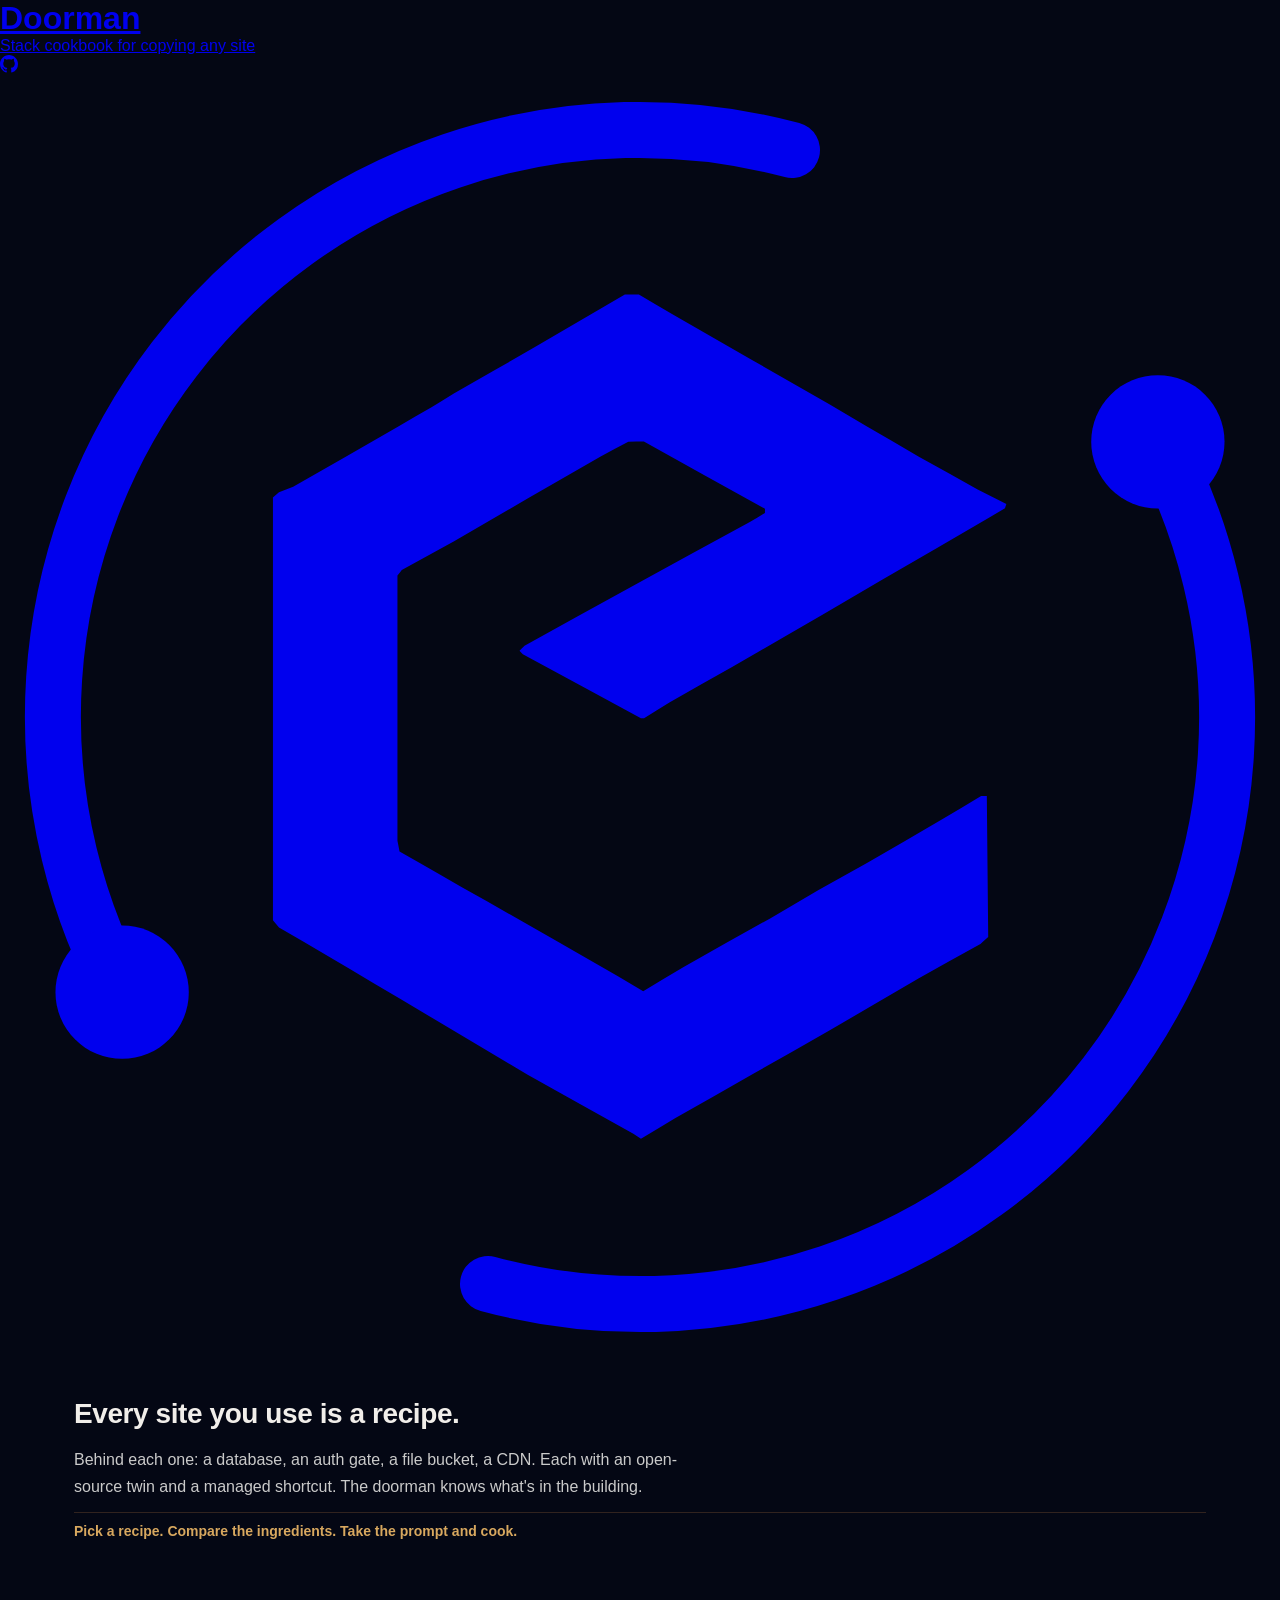
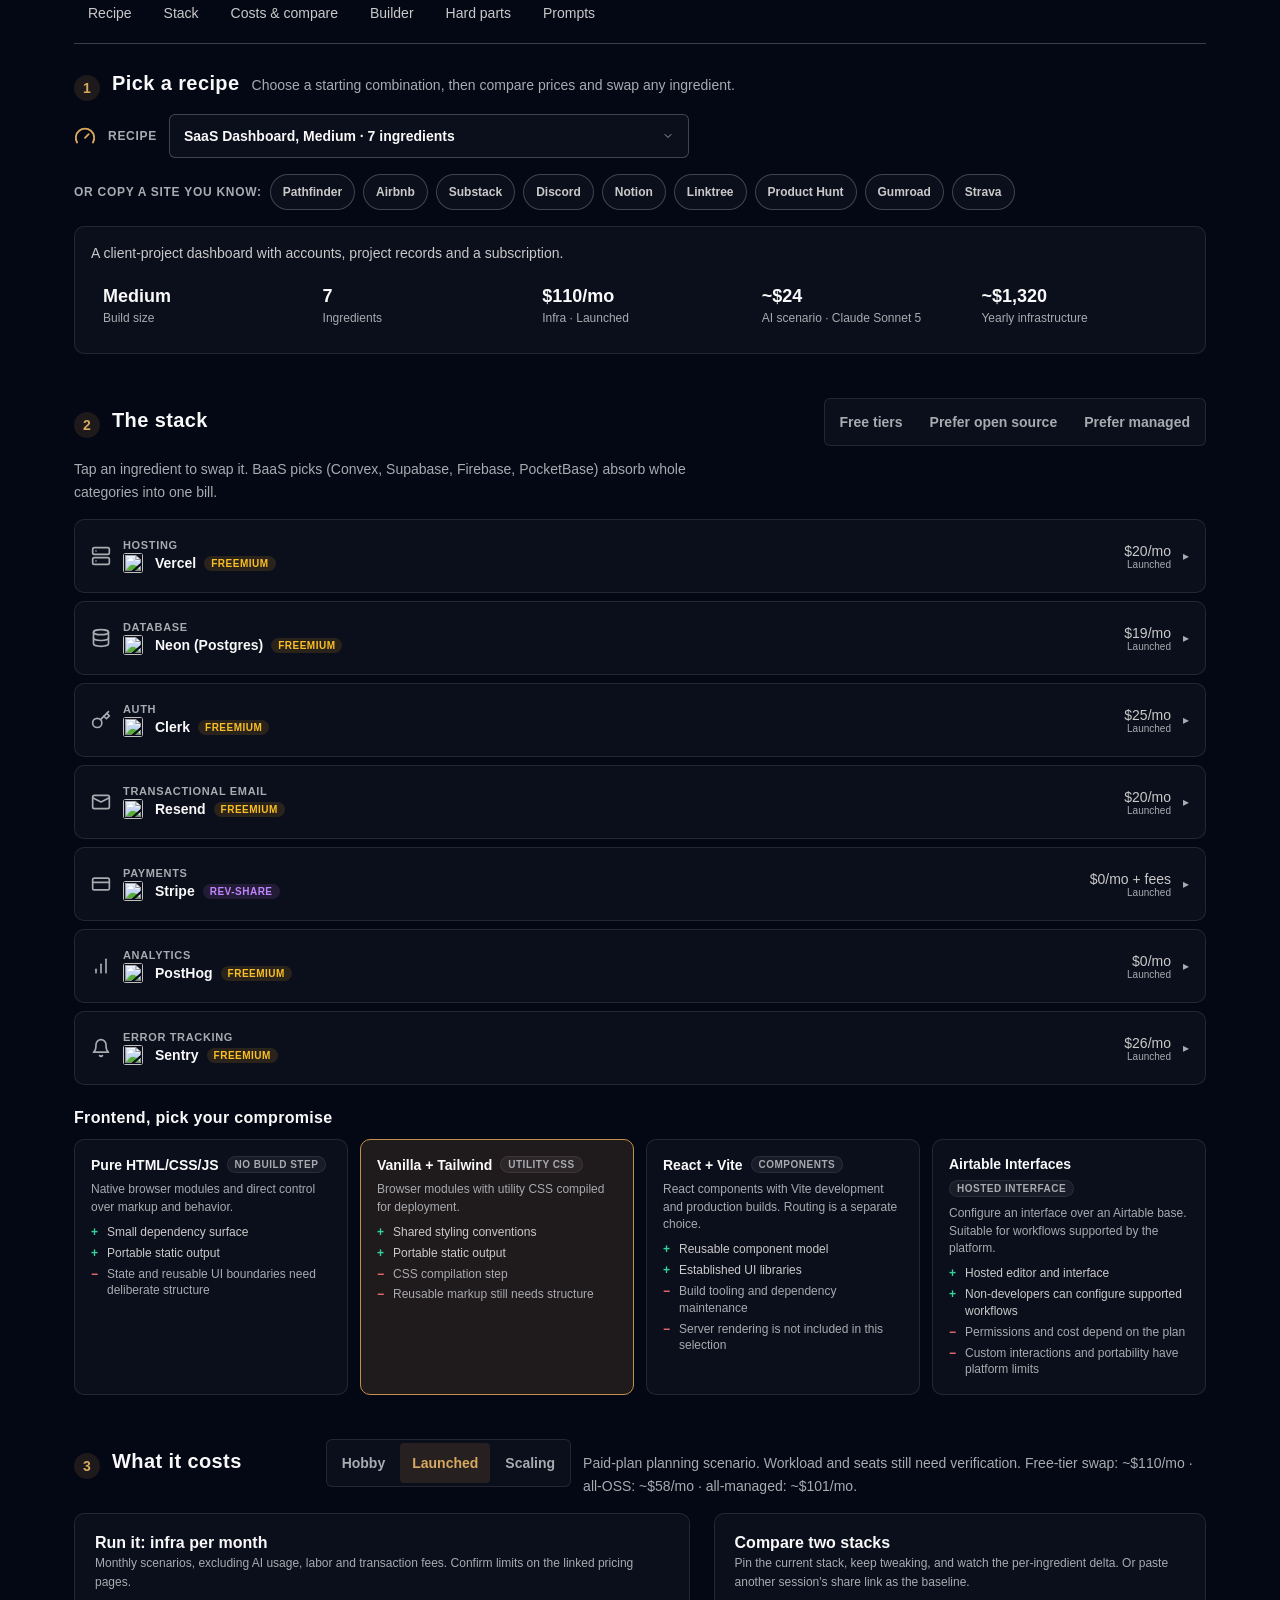
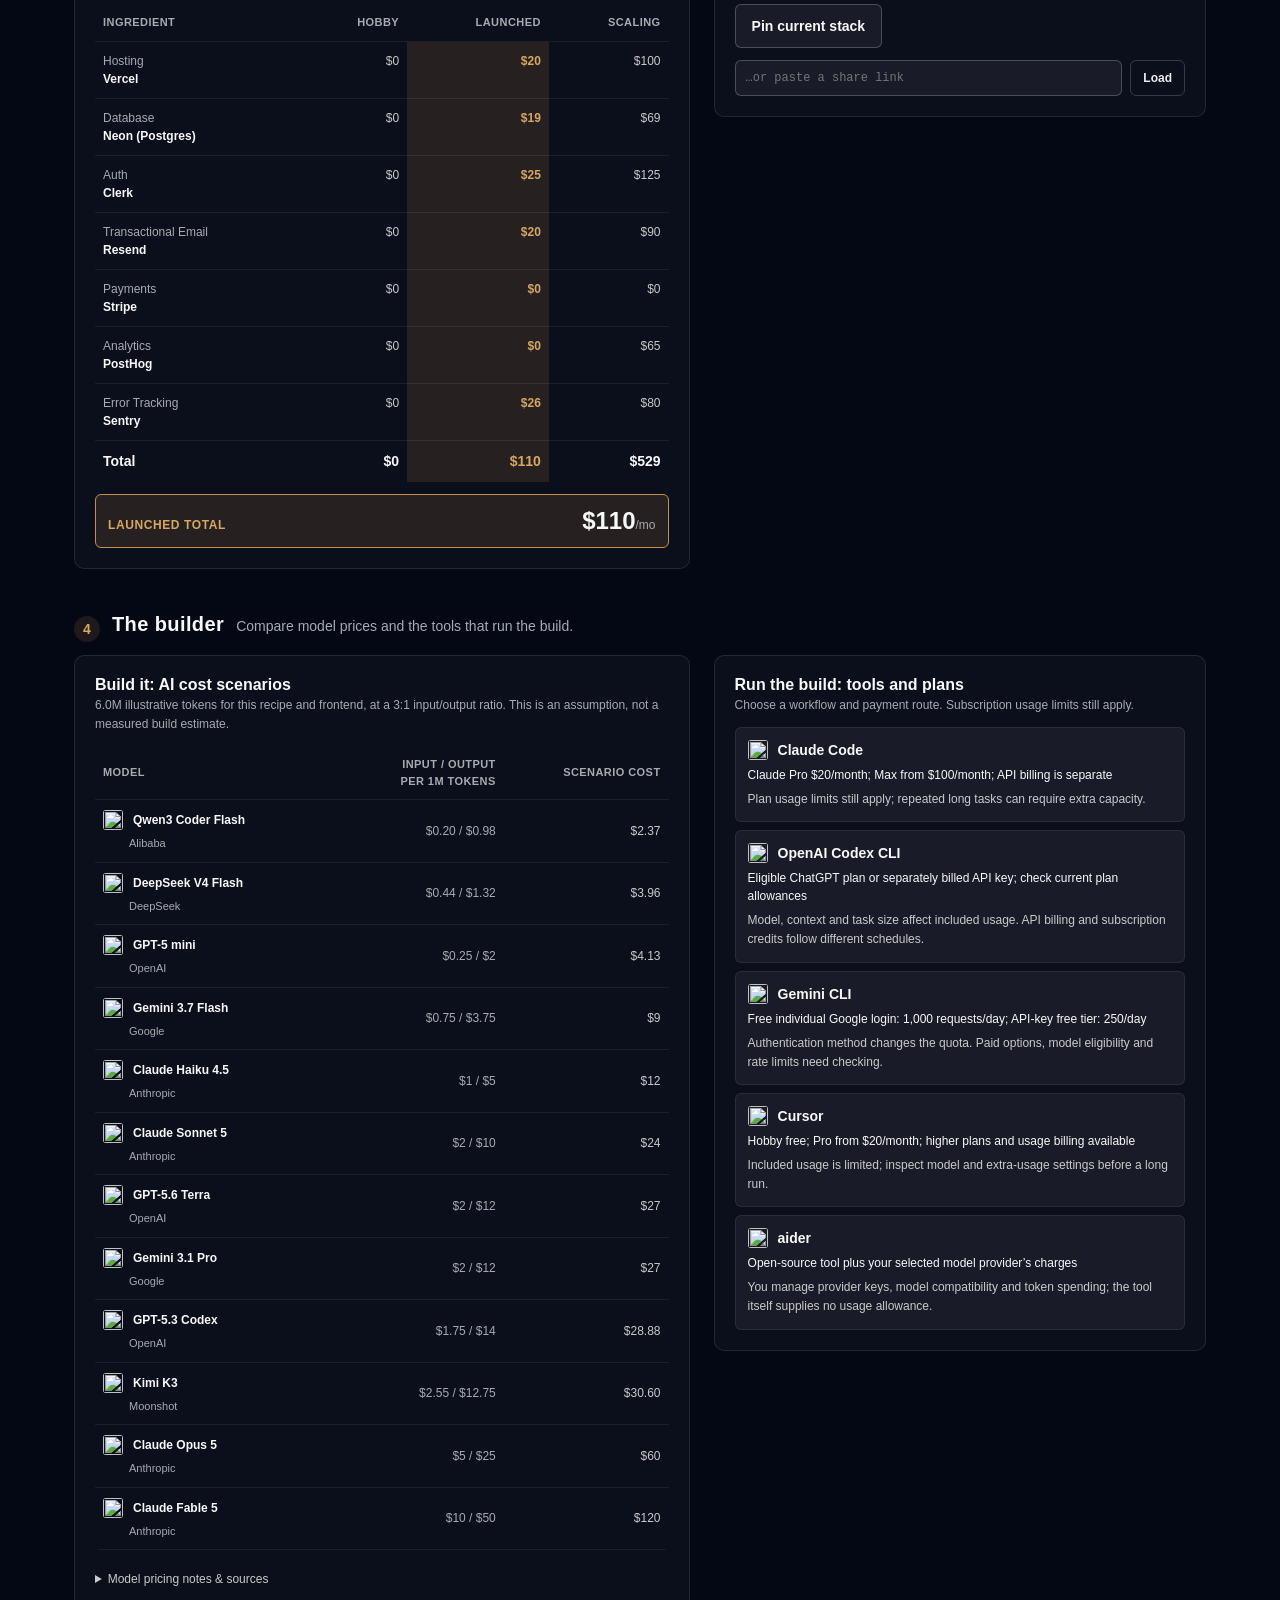
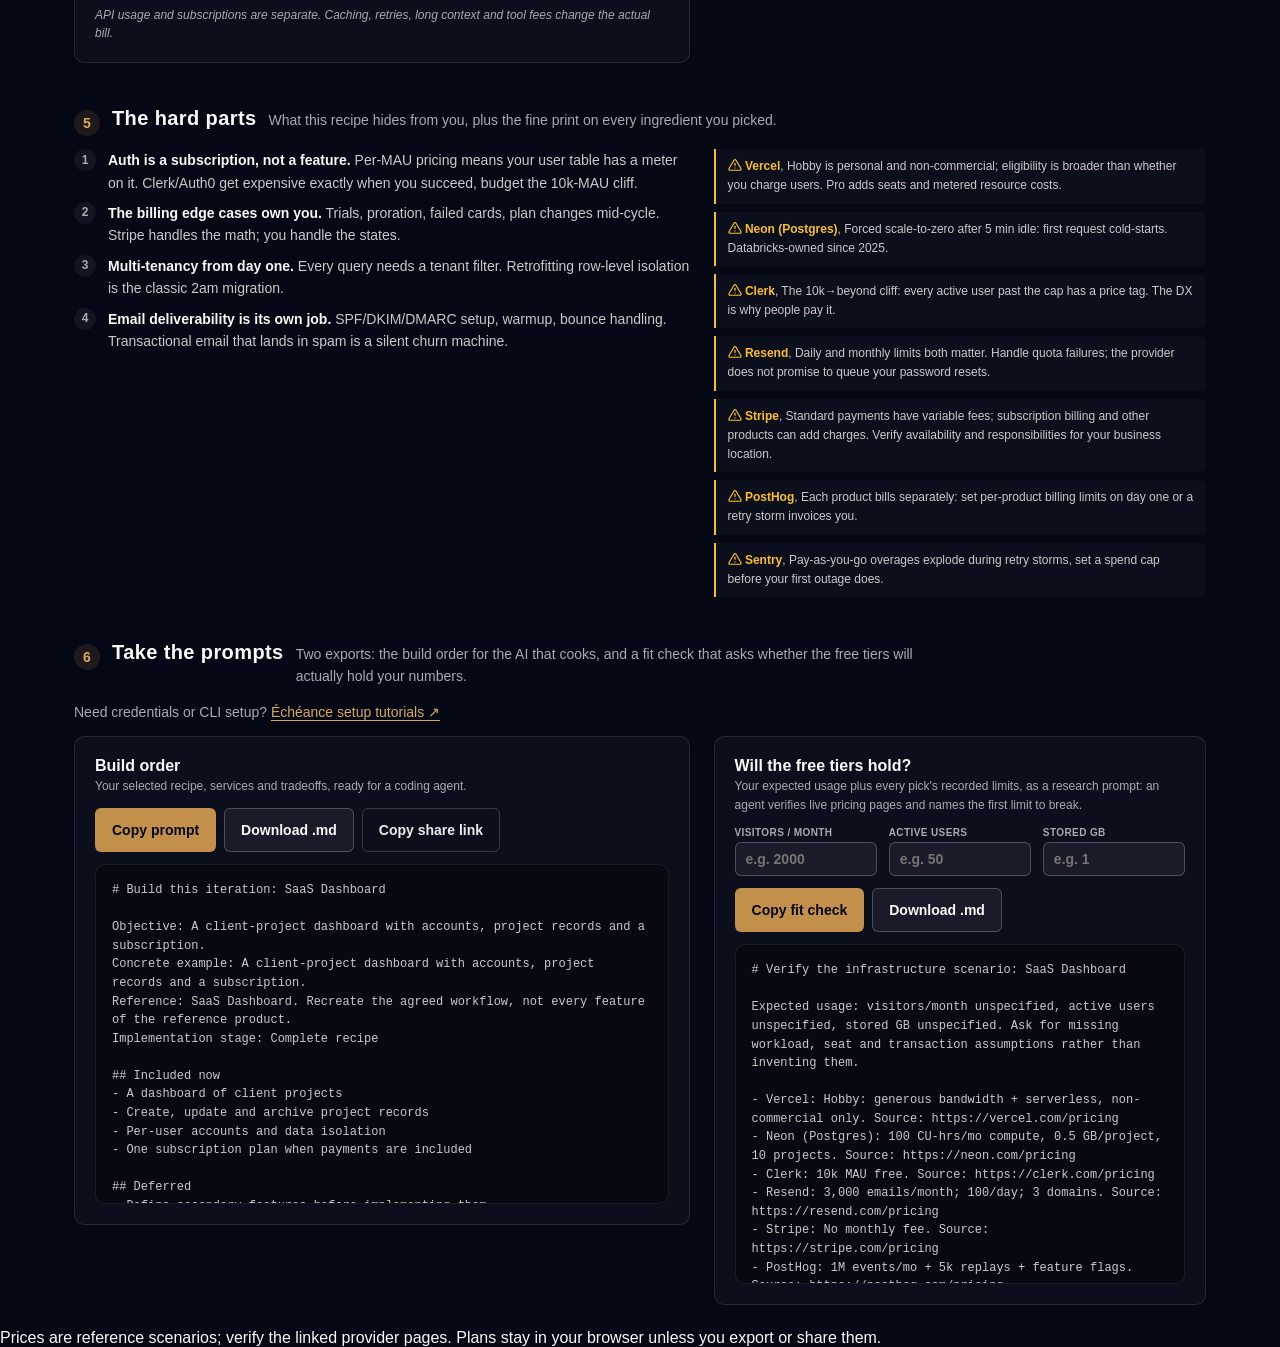
==== commit f415e94e: "chore(auth): sync the site catalogue" ====
--- a/index.html
+++ b/index.html
@@ -87,14 +87,17 @@
       <div class="intro">
         <p class="intro__hook">Every site you use is a recipe.</p>
         <p class="intro__body">Behind each one: a database, an auth gate, a file bucket, a CDN. Each with an open-source twin and a managed shortcut. The doorman knows what's in the building.</p>
-        <p class="intro__cta">Pick a recipe, swap the ingredients, price the copy, then take the prompt and cook. On a hobby budget? The Almost-free recipes and the Free-tier swap keep the whole bill at the price of a domain.</p>
+        <p class="intro__cta">Pick a recipe. Compare the ingredients. Take the prompt and cook.</p>
       </div>
-      <div id="app" class="cookbook" aria-live="polite"></div>
+      <nav class="section-nav" aria-label="Cookbook sections">
+        <button data-jump="section-1">Recipe</button><button data-jump="section-2">Stack</button><button data-jump="section-3">Costs & compare</button><button data-jump="section-4">Builder</button><button data-jump="section-5">Hard parts</button><button data-jump="section-6">Prompts</button>
+      </nav>
+      <div id="app" class="cookbook"></div>
     </div>
   </main>
 
   <footer class="neo-footer" data-footer-mode="minimal">
-    Infra prices researched July 2026, AI model prices verified August 2026: they change often; always confirm on the linked pricing pages. All planning stays on this device.
+    Prices are reference scenarios; verify the linked provider pages. Plans stay in your browser unless you export or share them.
   </footer>
 
   <script type="module" src="js/app.js"></script>
--- a/css/style.css
+++ b/css/style.css
@@ -34,7 +34,7 @@
   --border-strong: rgba(255,255,255,.22);
   --text-primary: #f9f9f9;
   --text-secondary: #cacaca;
-  --text-muted: rgba(255,255,255,.55);
+  --text-muted: oklch(74% 0.008 260);
   --accent: #c2904a;
   --accent-bright: #d8a85f;
   --accent-soft: rgba(194, 144, 74, .14);
@@ -55,7 +55,7 @@
   --space-1: 4px; --space-2: 8px; --space-3: 12px; --space-4: 16px;
   --space-6: 24px; --space-8: 32px;
   --radius-sm: 6px; --radius: 10px; --radius-lg: 15px;
-  --ease-snap: cubic-bezier(0.34, 1.56, 0.64, 1);
+  --ease-snap: cubic-bezier(0.22, 1, 0.36, 1);
   --dur-fast: 120ms; --dur: 200ms;
   --control-height: 44px;
   --control-height-sm: 36px;
@@ -129,7 +129,7 @@
   padding: 0 var(--space-3);
   font-size: var(--text-xs);
 }
-.btn--primary { background: var(--accent); color: #fff; border-color: transparent; }
+.btn--primary { background: var(--accent); color: var(--bg); border-color: transparent; }
 .btn--primary:hover { background: var(--accent-bright); }
 .btn--secondary { background: var(--surface-2); color: var(--text-primary); border-color: var(--border-strong); }
 .btn--secondary:hover { background: rgba(255, 255, 255, 0.1); }
@@ -180,7 +180,7 @@
   z-index: 1000;
   padding: var(--space-2) var(--space-4);
   background: var(--accent-bright);
-  color: #000;
+  color: var(--bg);
   font-weight: 600;
   font-size: var(--text-sm);
   border-radius: 0 0 var(--radius-sm) var(--radius-sm);
@@ -327,12 +327,11 @@
 }
 .glance__grid {
   display: grid;
-  grid-template-columns: repeat(4, 1fr);
+  grid-template-columns: repeat(5, minmax(0, 1fr));
   gap: var(--space-3);
 }
 .glance__cell {
   border: 1px solid var(--border-subtle);
-  border-left: 3px solid var(--accent);
   border-radius: var(--radius-sm);
   background: var(--surface-2);
   padding: var(--space-3);
@@ -501,10 +500,10 @@
 .fe-card__name { font-size: var(--text-sm); font-weight: 700; display: flex; align-items: center; gap: var(--space-2); flex-wrap: wrap; }
 .fe-card__blurb { font-size: var(--text-xs); color: var(--text-muted); line-height: 1.45; }
 .fe-card__list { list-style: none; margin: 0; padding: 0; display: flex; flex-direction: column; gap: var(--space-1); }
-.fe-card__list li { font-size: var(--text-xs); line-height: 1.4; padding-left: 16px; position: relative; color: var(--text-secondary); }
-.fe-card__list li::before { content: '+'; position: absolute; left: 0; color: var(--oss); font-weight: 700; }
-.fe-card__list li.is-con { color: var(--text-muted); }
-.fe-card__list li.is-con::before { content: '−'; color: var(--paid); }
+.fe-card__list > span { font-size: var(--text-xs); line-height: 1.4; padding-left: 16px; position: relative; color: var(--text-secondary); }
+.fe-card__list > span::before { content: '+'; position: absolute; left: 0; color: var(--oss); font-weight: 700; }
+.fe-card__list > span.is-con { color: var(--text-muted); }
+.fe-card__list > span.is-con::before { content: '−'; color: var(--paid); }
 
 /* ── Cost tables ───────────────────────────────────────────── */
 .cost-grid { display: grid; grid-template-columns: 1.25fr 1fr; gap: var(--space-6); align-items: start; }
@@ -708,7 +707,9 @@
 @media (max-width: 720px) {
   .ing__alts { grid-template-columns: 1fr; }
   .ing__main { grid-template-columns: auto minmax(0, 1fr) auto; }
-  .ing__cost { display: none; }
+  .ing__cost { display: block; grid-column: 2; text-align: left; }
+  .ing__cost small { display: inline; margin-left: 6px; }
+  .ing__chev { grid-column: 3; grid-row: 1; }
   .glance__grid { grid-template-columns: 1fr 1fr; }
   .recipe-bar { flex-wrap: wrap; }
   .recipe-select { max-width: none; flex-basis: 100%; width: 100%; order: 3; }
@@ -719,5 +720,86 @@
   .step-head__aside { margin-left: 0; flex-basis: 100%; }
 }
 @media (max-width: 420px) {
-  .glance__grid { grid-template-columns: 1fr; }
-}
+  .glance__grid { grid-template-columns: 1fr 1fr; }
+}
+
+/* Focused polish over the original cookbook layout. */
+html { scroll-padding-top: 88px; }
+.container--wide { max-width: 1180px; }
+.intro { max-width: none; padding-top: 12px; margin-bottom: 20px; }
+.intro__hook { font-size: 1.75rem; }
+.intro__body { max-width: 68ch; margin-bottom: 12px; color: var(--text-secondary); }
+.intro__cta { text-transform: none; letter-spacing: 0; padding-top: 10px; }
+.section-nav { display: flex; flex-wrap: wrap; align-items: center; gap: 4px; padding: 8px 0; margin-bottom: 28px; border-bottom: 1px solid var(--border-strong); }
+.section-nav button { font: inherit; font-size: var(--text-sm); color: var(--text-secondary); background: transparent; border: 0; border-radius: 6px; min-height: 44px; padding: 8px 14px; cursor: pointer; transition: color 160ms ease-out, background-color 160ms ease-out; }
+.section-nav button:hover { background: var(--surface-2); color: var(--text-primary); }
+.step { min-width: 0; scroll-margin-top: 88px; }
+.step + .step { padding-top: 12px; }
+.step-head__lead { max-width: 80ch; line-height: 1.6; }
+.glance__grid { gap: 0; }
+.glance__cell { background: transparent; border: 0; padding: 10px 12px; }
+.glance__k { line-height: 1.5; }
+.glance__v { font-variant-numeric: tabular-nums; }
+.stack-list { gap: 8px; }
+.ing__main { min-height: 72px; transition: background-color 160ms ease-out; }
+.ing__main:hover { background: var(--surface-2); }
+.ing__main:focus-visible { outline-offset: -3px; }
+.ing__cat { font-size: .6875rem; }
+.ing__cost { font-variant-numeric: tabular-nums; }
+.ing__alts { animation: reveal 180ms cubic-bezier(.22,1,.36,1); }
+@keyframes reveal { from { opacity: .2; transform: translateY(-4px); } to { opacity: 1; transform: translateY(0); } }
+.favicon { width: 20px; height: 20px; flex-shrink: 0; object-fit: contain; }
+.brand-link { display: inline-flex; align-items: center; gap: 6px; color: var(--text-primary); text-decoration: none; }
+.brand-link:hover { text-decoration: underline; text-underline-offset: 3px; }
+.switch { flex-wrap: wrap; }
+.switch__btn { min-height: 40px; padding-inline: 12px; }
+.preset-chip { min-height: 36px; }
+.fe-grid { grid-template-columns: repeat(4,minmax(0,1fr)); }
+.fe-card { min-width: 0; }
+.cost-grid, .chal-grid, .export-grid { grid-template-columns: minmax(0,1.25fr) minmax(0,1fr); }
+.cost-card { min-width: 0; padding: 20px; }
+.cost-card__sub { line-height: 1.6; }
+.table-scroll { width: 100%; overflow-x: auto; overscroll-behavior-x: contain; border-radius: 5px; }
+.table-scroll:focus-visible { outline-offset: 3px; }
+.cost-table, .model-table { font-variant-numeric: tabular-nums; min-width: 390px; }
+.cost-table th, .cost-table td, .model-table th, .model-table td { padding: 10px 8px; line-height: 1.5; }
+.cost-table tbody tr:hover, .model-table tbody tr:hover { background: var(--surface-2); }
+.cost-table thead th, .model-table thead th { font-size: .6875rem; }
+.cost-table th:not(:first-child), .cost-table td:not(:first-child), .model-table td:not(:first-child) { white-space: nowrap; }
+.cmp-table { min-width: 470px; }
+.cmp-table th:nth-child(2), .cmp-table th:nth-child(3), .cmp-table td:nth-child(2), .cmp-table td:nth-child(3) { text-align: left; white-space: normal; }
+.model-meta { display: block; font-size: .6875rem; color: var(--text-muted); margin-left: 26px; font-weight: 400; }
+.model-table td:first-child { min-width: 170px; }
+.model-table td:nth-child(2) { color: var(--text-muted); }
+.pricing-notes { margin-top: 14px; color: var(--text-muted); font-size: var(--text-xs); }
+.pricing-notes summary { cursor: pointer; padding: 8px 0; color: var(--text-secondary); }
+.pricing-notes p { margin-top: 10px; line-height: 1.6; }
+.tool-item { gap: 6px; padding: 12px; }
+.tool-item__pay { color: var(--text-primary); line-height: 1.5; }
+.tool-item__note { line-height: 1.6; }
+.chal-item, .gotcha-item { line-height: 1.6; }
+.setup-link { color: var(--text-muted); font-size: var(--text-sm); margin-bottom: 16px; }
+.setup-link a { color: var(--accent-bright); text-underline-offset: 3px; }
+.app-error { padding: 14px; border: 1px solid var(--paid); border-radius: 8px; line-height: 1.5; }
+.sr-only { position: absolute; width: 1px; height: 1px; overflow: hidden; clip-path: inset(50%); white-space: nowrap; }
+[hidden] { display: none !important; }
+@media(max-width:900px) {
+  .cost-grid, .chal-grid, .export-grid { grid-template-columns: minmax(0,1fr); }
+  .fe-grid { grid-template-columns: repeat(2,minmax(0,1fr)); }
+  .glance__grid { grid-template-columns: repeat(3,minmax(0,1fr)); }
+}
+@media(max-width:600px) {
+  .section-nav { margin-bottom: 22px; gap: 0; }
+  .section-nav button { padding-inline: 10px; }
+  .glance__grid { grid-template-columns: repeat(2,minmax(0,1fr)); }
+  .glance__cell { padding: 10px 6px; }
+  .cost-card { padding: 14px; }
+  .step-head__aside { max-width: 100%; }
+  .switch__btn { padding-inline: 10px; font-size: .8125rem; }
+  .ing__main { gap: 8px 10px; }
+  .alt { overflow-wrap: anywhere; }
+  .alt__line { line-height: 1.6; }
+  .btn--sm, .alt__link { min-height: 44px; }
+}
+@media(max-width:380px) { .fe-grid { grid-template-columns: minmax(0,1fr); } }
+@media(prefers-reduced-motion:reduce) { .ing__alts { animation: none; } }
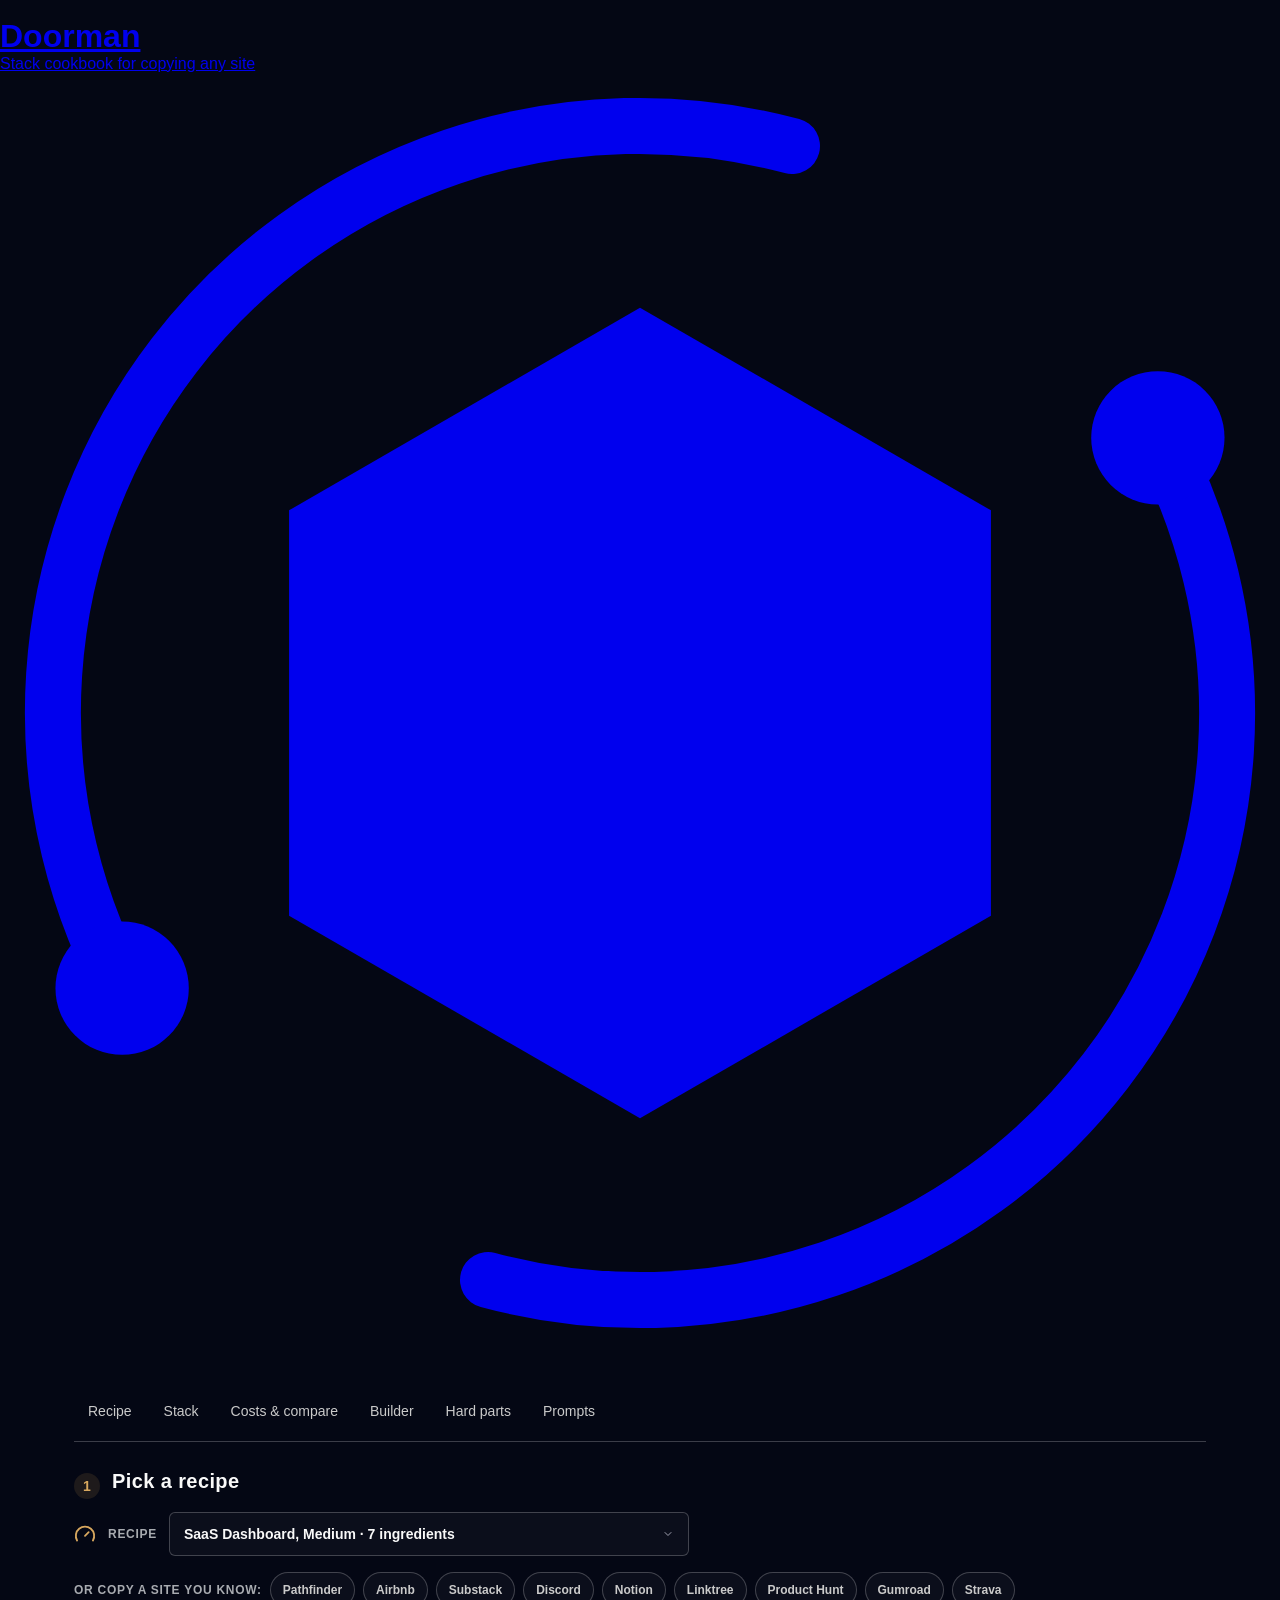
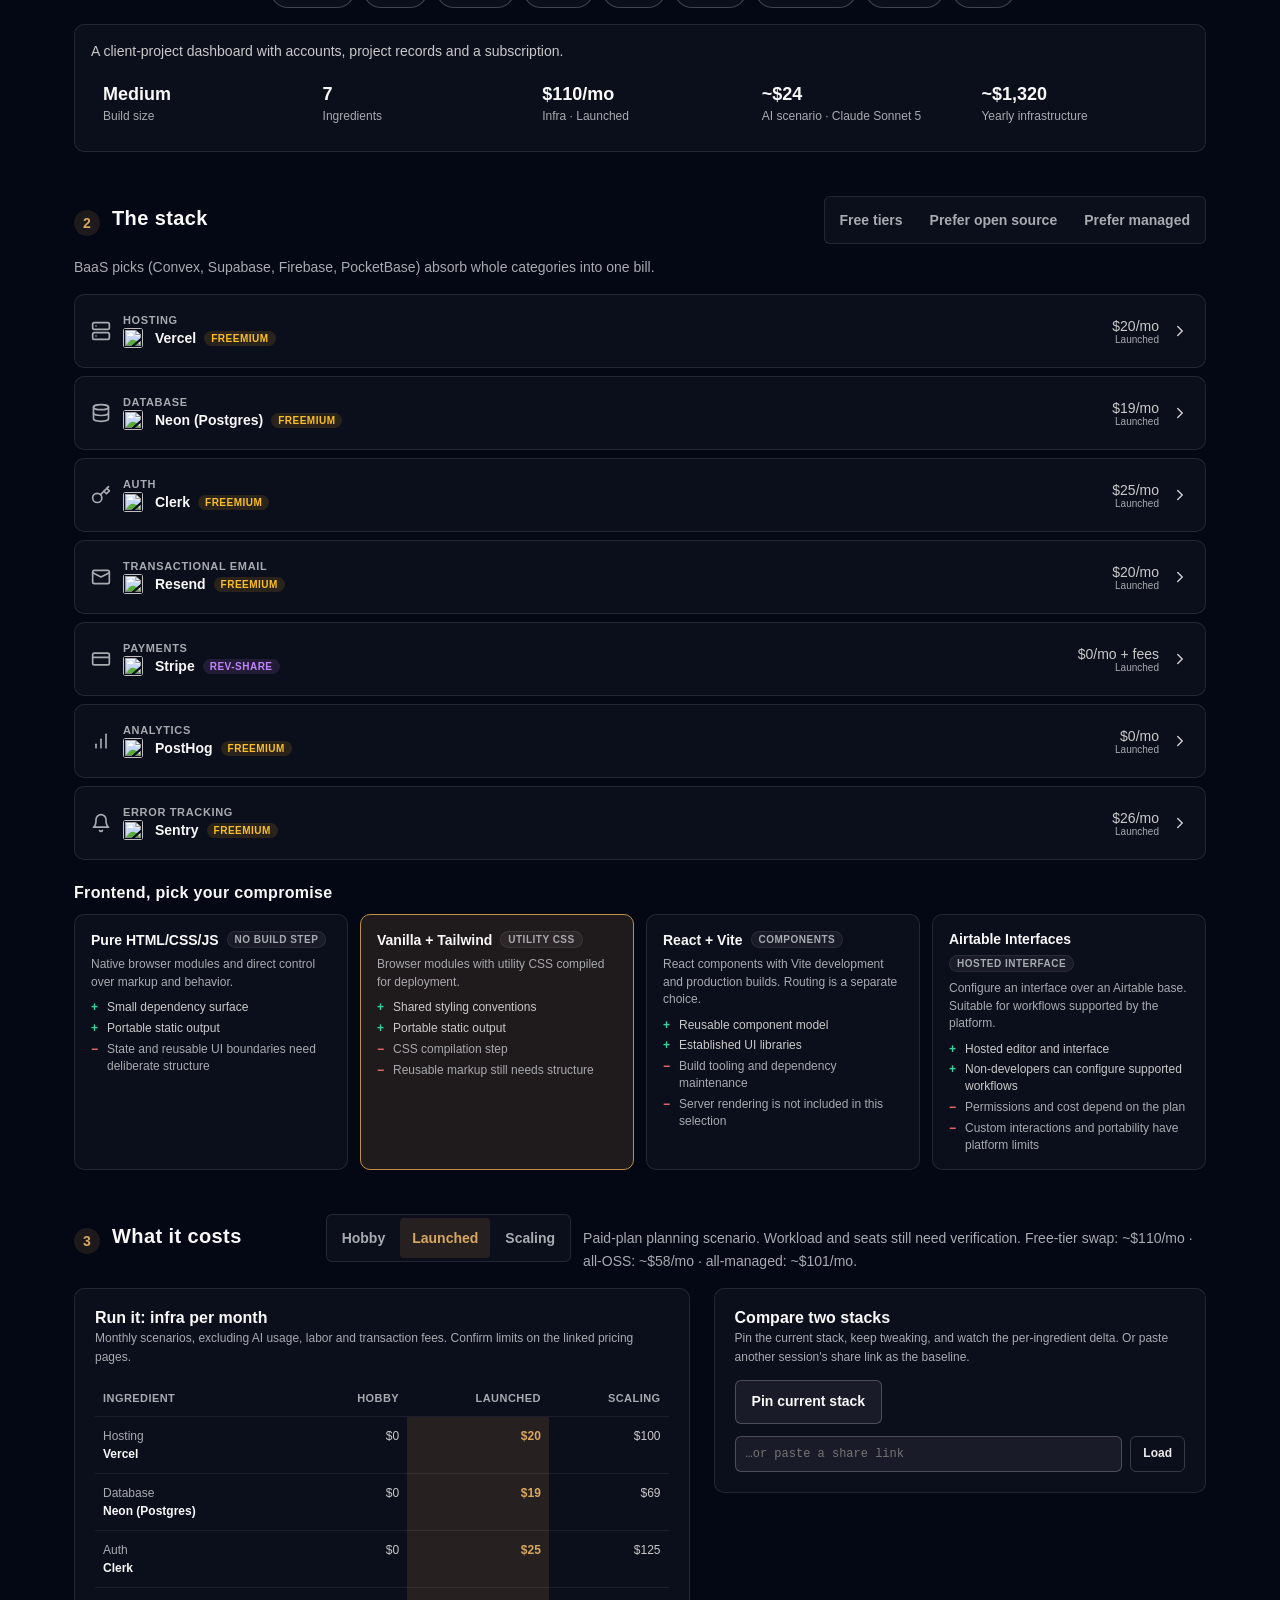
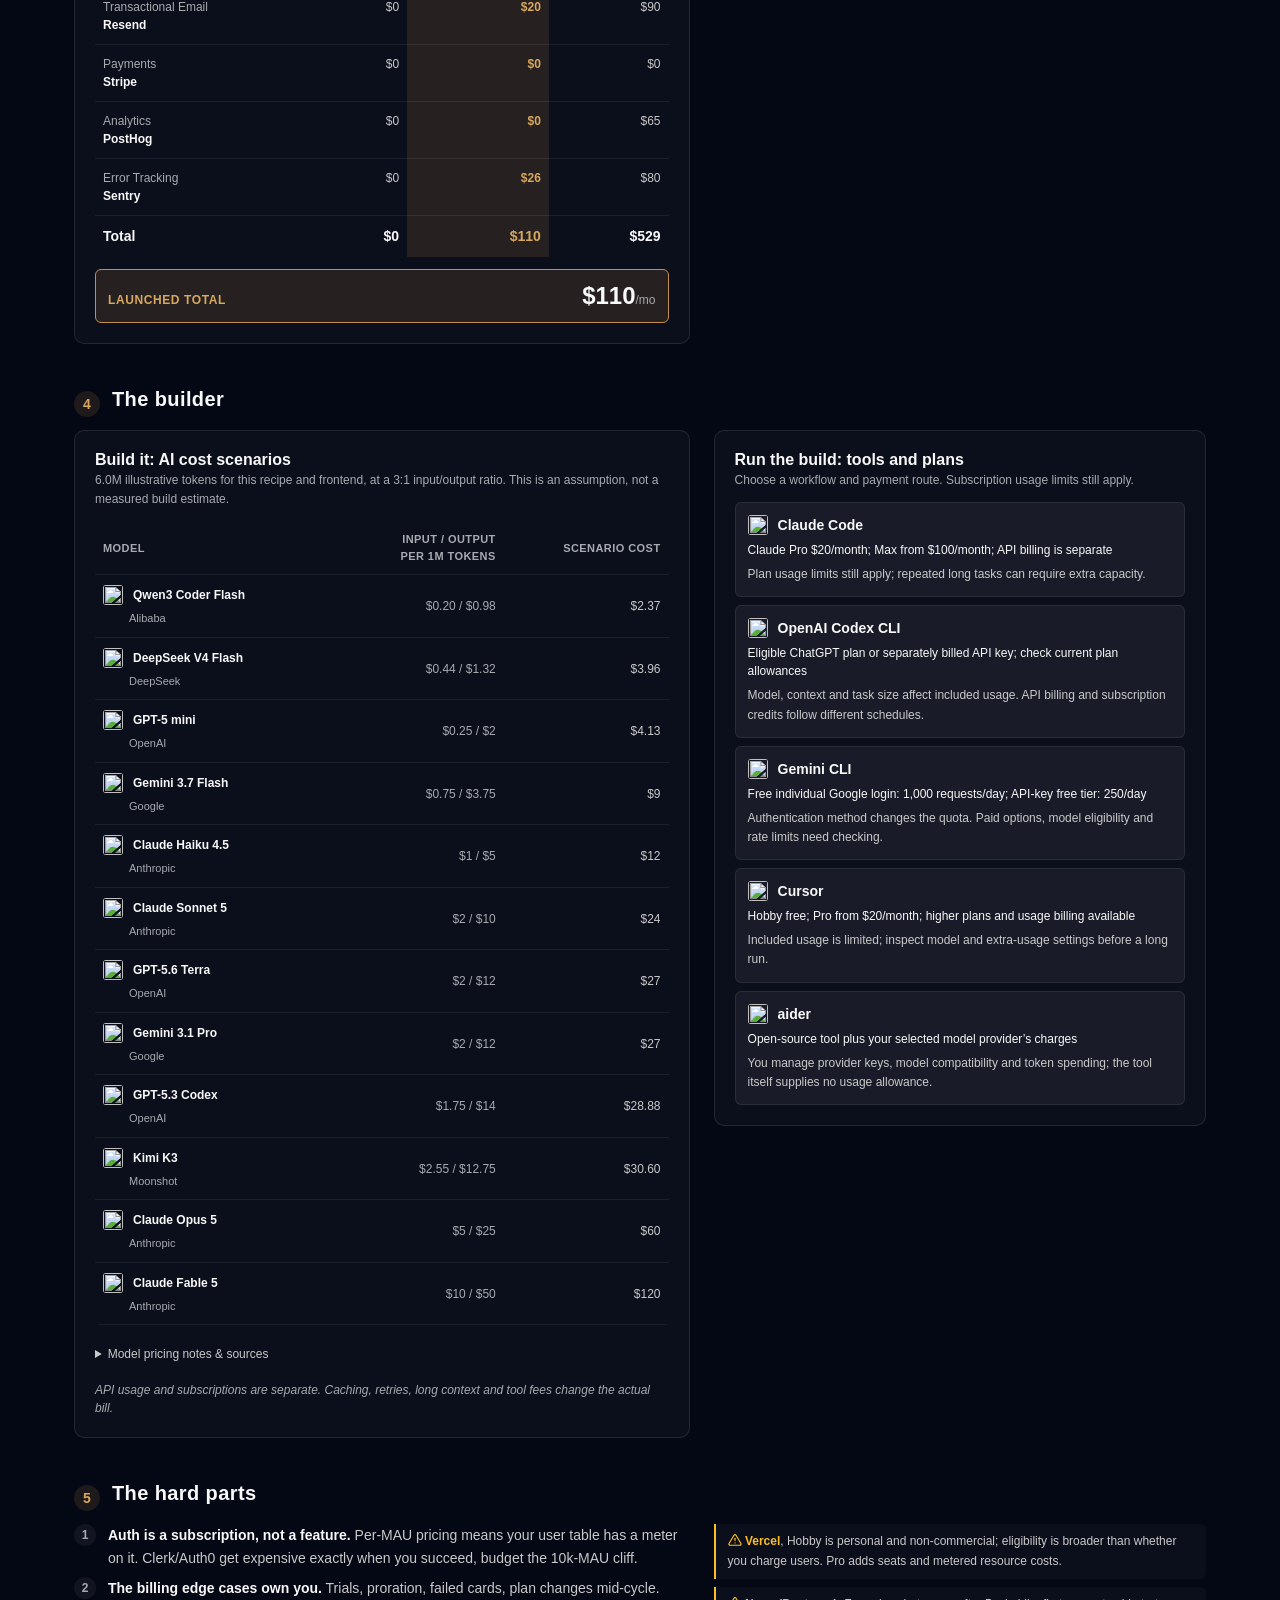
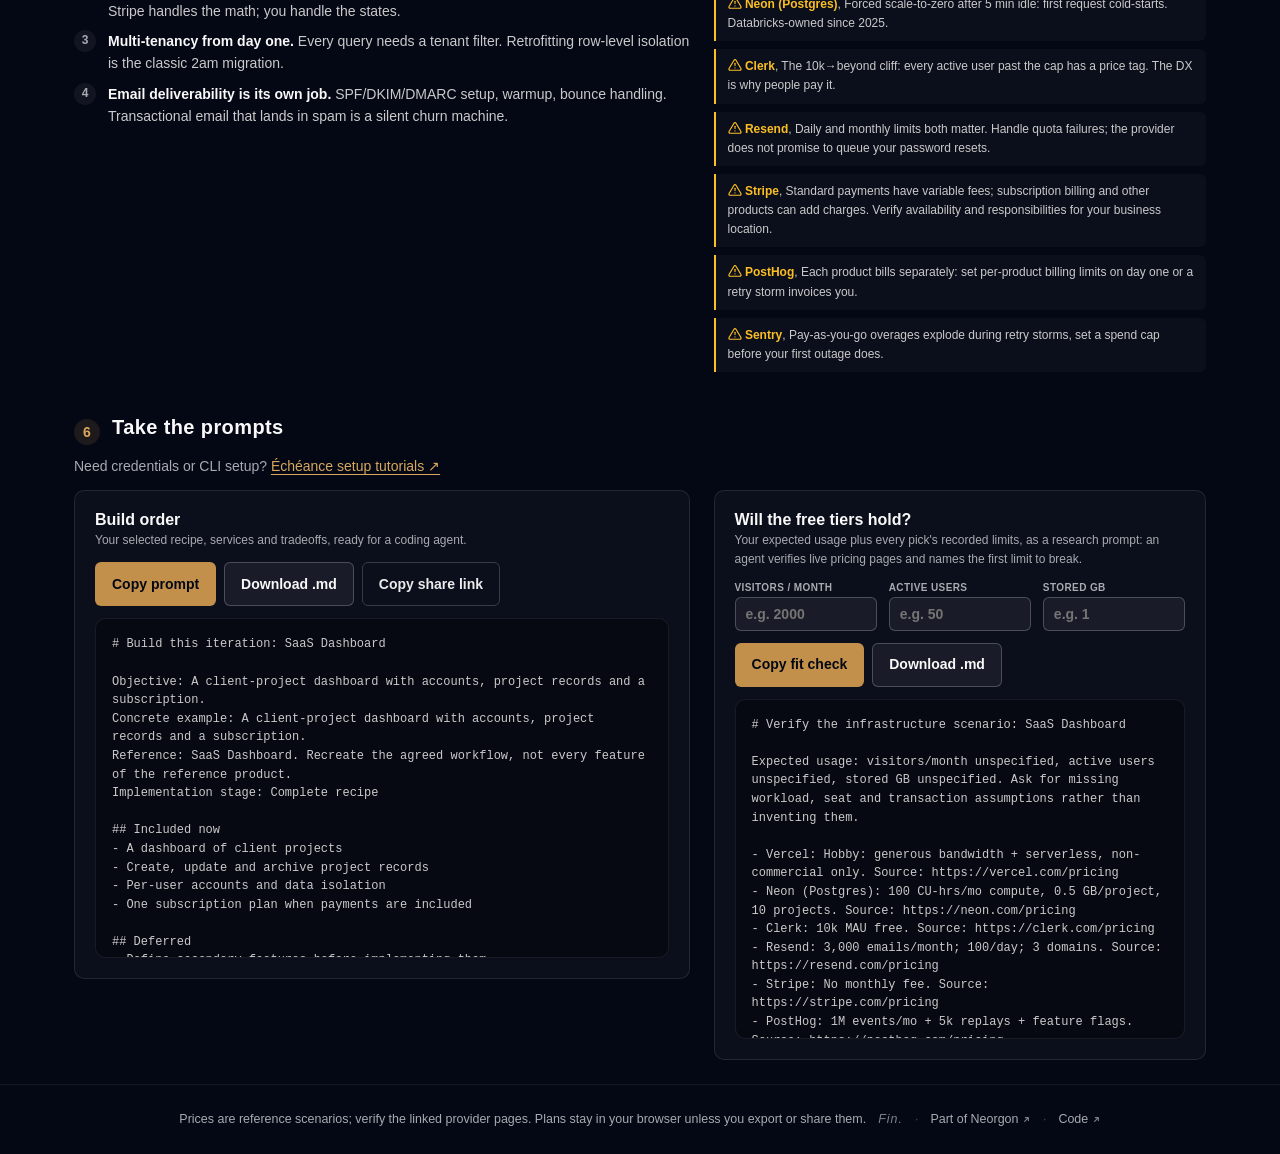
==== commit c21e59af: "fix(copy): Open the cookbook on its first step The page opened on a three-line intro whose last line" ====
--- a/index.html
+++ b/index.html
@@ -84,11 +84,6 @@
 
   <main id="main">
     <div class="container container--wide">
-      <div class="intro">
-        <p class="intro__hook">Every site you use is a recipe.</p>
-        <p class="intro__body">Behind each one: a database, an auth gate, a file bucket, a CDN. Each with an open-source twin and a managed shortcut. The doorman knows what's in the building.</p>
-        <p class="intro__cta">Pick a recipe. Compare the ingredients. Take the prompt and cook.</p>
-      </div>
       <nav class="section-nav" aria-label="Cookbook sections">
         <button data-jump="section-1">Recipe</button><button data-jump="section-2">Stack</button><button data-jump="section-3">Costs & compare</button><button data-jump="section-4">Builder</button><button data-jump="section-5">Hard parts</button><button data-jump="section-6">Prompts</button>
       </nav>
--- a/css/style.css
+++ b/css/style.css
@@ -194,41 +194,8 @@
   *, *::before, *::after {
     animation-duration: 0.01ms !important;
     animation-iteration-count: 1 !important;
-    transition-duration: 0.01ms !important;
+    transition: none !important;
   }
-}
-
-/* ── Intro ─────────────────────────────────────────────────── */
-.intro {
-  max-width: 640px;
-  margin: 0 auto var(--space-8);
-  padding: var(--space-8) 0 var(--space-6);
-  position: relative;
-}
-.intro__hook {
-  font-size: clamp(1.45rem, 2.8vw, 1.9rem);
-  font-weight: 700;
-  line-height: 1.18;
-  letter-spacing: -0.015em;
-  color: oklch(95% 0.006 72);
-  margin: 0 0 var(--space-4);
-}
-.intro__body {
-  font-size: var(--text-base);
-  line-height: 1.7;
-  color: oklch(66% 0.006 255);
-  margin: 0 0 20px;
-  max-width: 54ch;
-}
-.intro__cta {
-  font-size: var(--text-sm);
-  font-weight: 700;
-  letter-spacing: 0.04em;
-  text-transform: uppercase;
-  color: var(--accent-bright);
-  margin: 0;
-  padding-top: var(--space-3);
-  border-top: 1px solid oklch(55% 0.09 58 / 0.3);
 }
 
 /* ── Cookbook steps ────────────────────────────────────────── */
@@ -421,11 +388,14 @@
 }
 .ing__cost { font-size: var(--text-sm); color: var(--text-secondary); text-align: right; white-space: nowrap; }
 .ing__cost small { display: block; font-size: 10px; color: var(--text-muted); }
+/* The chevron is the swap affordance: no lead tells you the rows open. */
 .ing__chev {
-  color: var(--text-muted);
-  font-size: var(--text-xs);
-  transition: transform var(--dur-fast);
-}
+  display: inline-flex;
+  color: var(--text-secondary);
+  transition: transform var(--dur-fast), color var(--dur-fast);
+}
+.ing__chev .ic { width: 18px; height: 18px; }
+.ing__main:hover .ing__chev, .ing.is-open .ing__chev { color: var(--accent-bright); }
 .ing.is-open .ing__chev { transform: rotate(90deg); }
 
 /* Swap panel: two columns — open source vs managed */
@@ -726,10 +696,6 @@
 /* Focused polish over the original cookbook layout. */
 html { scroll-padding-top: 88px; }
 .container--wide { max-width: 1180px; }
-.intro { max-width: none; padding-top: 12px; margin-bottom: 20px; }
-.intro__hook { font-size: 1.75rem; }
-.intro__body { max-width: 68ch; margin-bottom: 12px; color: var(--text-secondary); }
-.intro__cta { text-transform: none; letter-spacing: 0; padding-top: 10px; }
 .section-nav { display: flex; flex-wrap: wrap; align-items: center; gap: 4px; padding: 8px 0; margin-bottom: 28px; border-bottom: 1px solid var(--border-strong); }
 .section-nav button { font: inherit; font-size: var(--text-sm); color: var(--text-secondary); background: transparent; border: 0; border-radius: 6px; min-height: 44px; padding: 8px 14px; cursor: pointer; transition: color 160ms ease-out, background-color 160ms ease-out; }
 .section-nav button:hover { background: var(--surface-2); color: var(--text-primary); }
--- a/css/neorgon-themes.css
+++ b/css/neorgon-themes.css
@@ -0,0 +1,366 @@
+/* ══════════════════════════════════════════════════════════════
+   Neorgon Header Kit — themes.css
+   Theme = token overrides + a contained decorative layer, applied
+   via <html data-theme="…">. Themes are HEADER-SCOPED on purpose:
+   page backgrounds and effects stay site-owned. To add a theme:
+   one block here + one entry in the THEMES array in header.js.
+   ══════════════════════════════════════════════════════════════ */
+
+/* default — magenta nebula. No block needed; :root defaults in
+   header.css ARE the default theme. Attribute is removed when
+   default is active. */
+
+
+/* ══ FX ENGINE ═════════════════════════════════════════════════
+   Every decorated theme paints into .header-bar::before / ::after.
+   Four rules make that safe, and they are load-bearing:
+
+   1. NEVER overflow:hidden on .header-bar. The ⋯ overflow menu and
+      the auth panel are absolutely-positioned descendants that hang
+      BELOW the bar; clipping would eat them. Instead the layer is
+      an inset:0 box and the effect is its *background* — a
+      background paints only inside its own box, so it is
+      self-bounding with no clipping required.
+   2. z-index:-1 puts the layer above the bar's own background but
+      below every in-flow child (logo, actions, home). Per CSS
+      painting order, negative-z children draw at step 2, in-flow
+      content at steps 3-6. Text stays crisp, hit targets untouched.
+   3. isolation:isolate guarantees .header-bar is the stacking
+      context that -1 resolves against (it already is one via
+      position:sticky + z-index, so this is a belt-and-braces no-op).
+   4. Animate background-position / opacity ONLY. A transform on the
+      layer would move the box itself and escape the unclipped bar.
+      Loops are seamless because every travel distance is an integer
+      multiple of its tile size.
+
+   Layers are inert to a11y: empty content, pointer-events:none, no
+   text, no emoji — nothing for a screen reader to announce.
+   ═════════════════════════════════════════════════════════════ */
+
+[data-theme] .header-bar { isolation: isolate; }
+
+[data-theme] .header-bar::before,
+[data-theme] .header-bar::after {
+  content: "";
+  position: absolute;
+  inset: 0;
+  z-index: -1;
+  pointer-events: none;
+}
+
+
+/* ── CHRISTMAS — layered snowfall, a tree in the gutter, hearth glow ── */
+[data-theme="christmas"] {
+  --header-bg-start: #7f1d1d;
+  --header-bg-mid: #14532d;
+  --header-bg-end: #052e16;
+  --header-glass: rgba(5, 46, 22, .45);
+  --header-accent: #fbbf24;
+  --header-focus: oklch(0.97 0.02 85);  /* near-white in the theme's hue: header and Beacon focus rings */
+  --header-border: rgba(251, 191, 36, .25);
+  --header-border-strong: rgba(251, 191, 36, .45);
+  --header-text: #fefce8;
+  --header-text-dim: rgba(254, 252, 232, .65);
+  --header-menu-bg: #14210f;
+  --header-menu-hover: rgba(251, 191, 36, .12);
+
+  /* One irregular 6-flake tile, reused at three scales. Scaling the
+     tile scales the flakes, so size + speed carry the parallax. */
+  --neo-flakes: url("data:image/svg+xml,%3Csvg xmlns='http://www.w3.org/2000/svg' viewBox='0 0 120 120'%3E%3Cg fill='%23fff'%3E%3Ccircle cx='17' cy='11' r='1.7'/%3E%3Ccircle cx='64' cy='29' r='1.1' opacity='.6'/%3E%3Ccircle cx='98' cy='58' r='1.5' opacity='.85'/%3E%3Ccircle cx='33' cy='76' r='1' opacity='.5'/%3E%3Ccircle cx='79' cy='101' r='1.9'/%3E%3Ccircle cx='8' cy='47' r='.9' opacity='.45'/%3E%3C/g%3E%3C/svg%3E");
+  --neo-tree: url("data:image/svg+xml,%3Csvg xmlns='http://www.w3.org/2000/svg' viewBox='0 0 26 30'%3E%3Crect x='11' y='24' width='4' height='6' fill='%23713f12'/%3E%3Cpath d='M13 3 6 14h14zM13 10 3 22h20zM13 17 1 29h24z' fill='%2316a34a'/%3E%3Ccircle cx='13' cy='2.6' r='2.2' fill='%23fbbf24'/%3E%3Ccircle cx='9' cy='19' r='1' fill='%23fca5a5'/%3E%3Ccircle cx='17' cy='25' r='1' fill='%23fde68a'/%3E%3C/svg%3E");
+}
+[data-theme="christmas"] .header-bar::before {
+  background-image: var(--neo-flakes), var(--neo-flakes), var(--neo-flakes);
+  background-size: 210px 210px, 132px 132px, 84px 84px;
+  background-position: 0 0, 0 0, 0 0;
+  animation: neo-snow 14s linear infinite;
+}
+[data-theme="christmas"] .header-bar::after {
+  background-image: var(--neo-tree),
+    radial-gradient(170px 80px at 5% 112%, rgba(251, 191, 36, .26), transparent 72%);
+  background-size: 20px 23px, 100% 100%;
+  background-position: 2px 100%, 0 0;
+  background-repeat: no-repeat;
+  animation: neo-glow 4.5s ease-in-out infinite alternate;
+}
+
+
+/* ── NEW YEAR — rising sparks under a volley of bursts ── */
+[data-theme="new-year"] {
+  --header-bg-start: #1e1b4b;
+  --header-bg-mid: #4c1d95;
+  --header-bg-end: #020617;
+  --header-glass: rgba(30, 27, 75, .45);
+  --header-accent: #fcd34d;
+  --header-focus: oklch(0.97 0.02 90);
+  --header-border: rgba(252, 211, 77, .24);
+  --header-border-strong: rgba(252, 211, 77, .45);
+  --header-text: #f5f3ff;
+  --header-text-dim: rgba(237, 233, 254, .68);
+  --header-menu-bg: #150f2e;
+  --header-menu-hover: rgba(252, 211, 77, .12);
+
+  --neo-spark: url("data:image/svg+xml,%3Csvg xmlns='http://www.w3.org/2000/svg' viewBox='0 0 100 100'%3E%3Cg fill='%23fcd34d'%3E%3Cpath d='M22 8l1.2 5.8L29 15l-5.8 1.2L22 22l-1.2-5.8L15 15l5.8-1.2z'/%3E%3Cpath d='M72 55l.9 4.3L77 60l-4.1.9L72 65l-.9-4.1L67 60l4.1-.7z' opacity='.8'/%3E%3Ccircle cx='48' cy='30' r='1.3' opacity='.8'/%3E%3Ccircle cx='86' cy='18' r='1' opacity='.55'/%3E%3Ccircle cx='12' cy='62' r='1.1' opacity='.7'/%3E%3Ccircle cx='58' cy='86' r='1.4'/%3E%3Ccircle cx='33' cy='72' r='.9' opacity='.5'/%3E%3Ccircle cx='92' cy='78' r='1.2' opacity='.65'/%3E%3C/g%3E%3C/svg%3E");
+  /* Burst = a radial falloff cut into rays by a conic mask. No SVG,
+     no per-ray markup. If mask-image is unsupported the rays simply
+     don't get cut and it degrades to two soft light blooms.
+     Core alpha is capped at .33 and kept gold rather than white: a
+     ray can cross the title, and a brighter bloom drops that text
+     below 4.5:1. At .33 the worst case measures 4.9:1. */
+  --neo-burst-a: radial-gradient(90px 90px at 27% 42%, rgba(253, 224, 71, .33), rgba(252, 211, 77, .24) 38%, transparent 70%);
+  --neo-burst-b: radial-gradient(64px 64px at 73% 56%, rgba(254, 240, 138, .3), rgba(251, 146, 60, .22) 38%, transparent 70%);
+}
+[data-theme="new-year"] .header-bar::before {
+  background-image: var(--neo-spark), var(--neo-spark);
+  background-size: 190px 190px, 128px 128px;
+  background-position: 0 0, 40px 0;
+  animation: neo-rise 9s linear infinite;
+}
+[data-theme="new-year"] .header-bar::after {
+  background-image: var(--neo-burst-a), var(--neo-burst-b);
+  background-repeat: no-repeat;
+  mask-image: repeating-conic-gradient(from 7deg at 27% 42%, #000 0 1.3deg, transparent 1.3deg 15deg),
+              repeating-conic-gradient(from 22deg at 73% 56%, #000 0 1.6deg, transparent 1.6deg 18deg);
+  animation: neo-burst 4.2s ease-out infinite;
+}
+
+
+/* ── HALLOWEEN — drifting fog under ghost bats ── */
+[data-theme="halloween"] {
+  --header-bg-start: #3b0764;
+  --header-bg-mid: #1c1917;
+  --header-bg-end: #0c0a09;
+  --header-glass: rgba(28, 25, 23, .5);
+  --header-accent: #f97316;
+  --header-focus: oklch(0.97 0.02 55);
+  --header-border: rgba(249, 115, 22, .22);
+  --header-border-strong: rgba(249, 115, 22, .45);
+  --header-text: #fff7ed;
+  --header-text-dim: rgba(255, 237, 213, .66);
+  --header-menu-bg: #17110f;
+  --header-menu-hover: rgba(249, 115, 22, .12);
+
+  /* Bats staggered every ~34px vertically so any header height
+     (56px app / 68px content) always frames at least two. */
+  --neo-bat: url("data:image/svg+xml,%3Csvg xmlns='http://www.w3.org/2000/svg' viewBox='0 0 190 190' fill='%23e9d5ff'%3E%3Cdefs%3E%3Cpath id='b' d='M12 3c-2-3-6-3-9-1 2 1 2 3 1 5 2-2 4-1 5 1 1-2 2-2 3-2s2 0 3 2c1-2 3-3 5-1-1-2-1-4 1-5-3-2-7-2-9 1z'/%3E%3C/defs%3E%3Cuse href='%23b' transform='translate(16 6) scale(1.15)' opacity='.3'/%3E%3Cuse href='%23b' transform='translate(112 38) scale(.85)' opacity='.22'/%3E%3Cuse href='%23b' transform='translate(52 74) scale(1.35)' opacity='.26'/%3E%3Cuse href='%23b' transform='translate(140 110) scale(.95)' opacity='.2'/%3E%3Cuse href='%23b' transform='translate(8 148) scale(1.05)' opacity='.28'/%3E%3C/svg%3E");
+}
+[data-theme="halloween"] .header-bar::before {
+  background-image:
+    radial-gradient(320px 74px at 22% 118%, rgba(216, 180, 254, .17), transparent 70%),
+    radial-gradient(240px 64px at 68% 128%, rgba(249, 115, 22, .14), transparent 70%);
+  background-size: 62% 100%, 46% 100%;
+  background-position: 0 0, 100% 0;
+  background-repeat: no-repeat;
+  animation: neo-fog 18s ease-in-out infinite alternate;
+}
+[data-theme="halloween"] .header-bar::after {
+  background-image: var(--neo-bat);
+  background-size: 190px 190px;
+  background-position: 0 0;
+  animation: neo-bats 22s linear infinite;
+}
+
+
+/* ── MATRIX — code rain in three column depths, plus a CRT sweep ── */
+[data-theme="matrix"] {
+  --header-bg-start: #000000;
+  --header-bg-mid: #001a00;
+  --header-bg-end: #000000;
+  --header-glass: rgba(0, 12, 0, .45);
+  --header-accent: #00ff41;
+  --header-focus: oklch(0.97 0.02 145);
+  --header-border: rgba(0, 255, 65, .18);
+  --header-border-strong: rgba(0, 255, 65, .4);
+  --header-text: #ccffcc;
+  --header-text-dim: rgba(0, 255, 65, .6);
+  --header-menu-bg: #020a02;
+  --header-menu-hover: rgba(0, 255, 65, .1);
+
+  /* Glyph column: opacity ramps toward a bright leading head. */
+  --neo-rain: url("data:image/svg+xml,%3Csvg xmlns='http://www.w3.org/2000/svg' viewBox='0 0 14 120'%3E%3Cg fill='%2300ff41'%3E%3Crect x='4' y='6' width='6' height='4' opacity='.12'/%3E%3Crect x='4' y='20' width='6' height='4' opacity='.2'/%3E%3Crect x='4' y='34' width='6' height='4' opacity='.3'/%3E%3Crect x='4' y='48' width='6' height='4' opacity='.42'/%3E%3Crect x='4' y='62' width='6' height='4' opacity='.56'/%3E%3Crect x='4' y='76' width='6' height='4' opacity='.74'/%3E%3Crect x='4' y='90' width='6' height='4' opacity='.9'/%3E%3C/g%3E%3Crect x='4' y='104' width='6' height='4' fill='%23dfffe5'/%3E%3C/svg%3E");
+}
+[data-theme="matrix"] .header-bar::before {
+  background-image: var(--neo-rain), var(--neo-rain), var(--neo-rain);
+  background-size: 22px 120px, 16px 160px, 13px 200px;
+  background-position: 0 0, 7px 0, 3px 0;
+  opacity: .34;
+  /* Rain is loud enough to compete with the wordmark as pure texture, even
+     though its luminance contrast measures fine. Fade it out under the
+     logo/title and let it run at full strength across the open right. */
+  mask-image: linear-gradient(to right, transparent 0, transparent 120px, #000 380px, #000 100%);
+  -webkit-mask-image: linear-gradient(to right, transparent 0, transparent 120px, #000 380px, #000 100%);
+  animation: neo-rain 3.6s linear infinite;
+}
+[data-theme="matrix"] .header-bar::after {
+  background-image: linear-gradient(90deg, transparent, rgba(0, 255, 65, .09) 45%, rgba(204, 255, 204, .15) 50%, rgba(0, 255, 65, .09) 55%, transparent);
+  background-size: 45% 100%;
+  background-position: -50% 0;
+  background-repeat: no-repeat;
+  animation: neo-sweep 7s linear infinite;
+}
+
+
+/* ── RAIN — a proper downpour: three sheets of slanted drops at
+   different depths, drifting mist, and a wet sheen along the sill.
+   No lightning flash on purpose: flashing content is a seizure risk
+   (WCAG 2.3.1), and a storm reads fine without it. ── */
+[data-theme="rain"] {
+  --header-bg-start: #334155;
+  --header-bg-mid: #1a2536;
+  --header-bg-end: #070c14;
+  --header-glass: rgba(12, 20, 32, .5);
+  --header-accent: #7dd3fc;
+  --header-focus: oklch(0.97 0.02 230);
+  --header-border: rgba(125, 211, 252, .2);
+  --header-border-strong: rgba(125, 211, 252, .38);
+  --header-text: #f0f9ff;
+  --header-text-dim: rgba(224, 242, 254, .78);
+  --header-menu-bg: #101a28;
+  --header-menu-hover: rgba(125, 211, 252, .12);
+
+  /* One tile of slanted drops, reused at three scales — scaling the
+     tile scales the drops, so depth and speed read together. */
+  --neo-drops: url("data:image/svg+xml,%3Csvg xmlns='http://www.w3.org/2000/svg' viewBox='0 0 100 100'%3E%3Cg stroke='%23bae6fd' stroke-width='1.3' stroke-linecap='round'%3E%3Cline x1='14' y1='2' x2='9' y2='19' opacity='.75'/%3E%3Cline x1='52' y1='14' x2='47' y2='31' opacity='.5'/%3E%3Cline x1='83' y1='4' x2='78' y2='21' opacity='.65'/%3E%3Cline x1='31' y1='46' x2='26' y2='63' opacity='.6'/%3E%3Cline x1='68' y1='55' x2='63' y2='72' opacity='.45'/%3E%3Cline x1='95' y1='62' x2='90' y2='79' opacity='.55'/%3E%3Cline x1='6' y1='74' x2='1' y2='91' opacity='.4'/%3E%3C/g%3E%3C/svg%3E");
+}
+[data-theme="rain"] .header-bar::before {
+  background-image: var(--neo-drops), var(--neo-drops), var(--neo-drops);
+  background-size: 190px 190px, 124px 124px, 82px 82px;
+  background-position: 0 0, 40px 0, 15px 0;
+  opacity: .62;
+  animation: neo-rainfall 1.5s linear infinite;
+}
+[data-theme="rain"] .header-bar::after {
+  background-image:
+    radial-gradient(120% 70% at 20% -30%, rgba(148, 163, 184, .2), transparent 70%),
+    linear-gradient(0deg, rgba(125, 211, 252, .16), transparent 22%);
+  background-size: 200% 100%, 100% 100%;
+  background-position: 0 0, 0 0;
+  background-repeat: no-repeat;
+  animation: neo-mist 13s ease-in-out infinite alternate;
+}
+
+/* ── SAKURA — petals drifting down and sideways on a soft dusk sky. ── */
+[data-theme="sakura"] {
+  --header-bg-start: #9d5c7c;
+  --header-bg-mid: #4c2a44;
+  --header-bg-end: #140a14;
+  --header-glass: rgba(40, 20, 36, .45);
+  --header-accent: #fbcfe8;
+  --header-focus: oklch(0.97 0.02 350);
+  --header-border: rgba(251, 207, 232, .22);
+  --header-border-strong: rgba(251, 207, 232, .4);
+  --header-text: #fff1f6;
+  --header-text-dim: rgba(255, 241, 246, .8);
+  --header-menu-bg: #241220;
+  --header-menu-hover: rgba(251, 207, 232, .13);
+
+  --neo-petals: url("data:image/svg+xml,%3Csvg xmlns='http://www.w3.org/2000/svg' viewBox='0 0 120 120'%3E%3Cg fill='%23fbcfe8'%3E%3Cellipse cx='18' cy='14' rx='3.2' ry='2' transform='rotate(-25 18 14)'/%3E%3Cellipse cx='71' cy='33' rx='2.6' ry='1.6' transform='rotate(15 71 33)' opacity='.75'/%3E%3Cellipse cx='103' cy='62' rx='3' ry='1.9' transform='rotate(-40 103 62)' opacity='.85'/%3E%3Cellipse cx='38' cy='81' rx='2.4' ry='1.5' transform='rotate(30 38 81)' opacity='.6'/%3E%3Cellipse cx='84' cy='105' rx='3.4' ry='2.1' transform='rotate(-10 84 105)'/%3E%3Cellipse cx='9' cy='52' rx='2.2' ry='1.4' transform='rotate(45 9 52)' opacity='.5'/%3E%3C/g%3E%3C/svg%3E");
+}
+[data-theme="sakura"] .header-bar::before {
+  background-image: var(--neo-petals), var(--neo-petals), var(--neo-petals);
+  background-size: 220px 220px, 140px 140px, 92px 92px;
+  background-position: 0 0, 0 0, 0 0;
+  opacity: .8;
+  animation: neo-petalfall 17s linear infinite;
+}
+[data-theme="sakura"] .header-bar::after {
+  background-image: radial-gradient(160px 80px at 92% 110%, rgba(251, 207, 232, .22), transparent 72%);
+  animation: neo-glow 6s ease-in-out infinite alternate;
+}
+
+
+/* ── DANGER — static hazard weave under one slow warning sheen.
+   Deliberately restrained: this reads as an alert state, not a party. ── */
+[data-theme="danger"] {
+  --header-bg-start: #450a0a;
+  --header-bg-mid: #7f1d1d;
+  --header-bg-end: #0c0a0a;
+  --header-glass: rgba(69, 10, 10, .45);
+  --header-accent: #f59e0b;
+  --header-focus: oklch(0.97 0.02 75);
+  --header-border: rgba(245, 158, 11, .25);
+  --header-border-strong: rgba(245, 158, 11, .45);
+  --header-text: #fef2f2;
+  /* was .6 — measured 3.89:1 against --header-bg-mid, under AA for the
+     11.8px subtitle. .82 lifts it to ~5:1 with no other visual change. */
+  --header-text-dim: rgba(254, 226, 226, .82);
+  --header-menu-bg: #1a0505;
+  --header-menu-hover: rgba(245, 158, 11, .12);
+}
+[data-theme="danger"] .header-bar::before {
+  background-image: repeating-linear-gradient(45deg, rgba(245, 158, 11, .05) 0 9px, transparent 9px 26px);
+  /* no animation — the weave is structure, not motion */
+}
+[data-theme="danger"] .header-bar::after {
+  background-image:
+    linear-gradient(90deg, transparent, rgba(245, 158, 11, .1) 50%, transparent),
+    linear-gradient(0deg, rgba(245, 158, 11, .1), transparent 55%);
+  background-size: 55% 100%, 100% 100%;
+  background-position: 50% 0, 0 100%;
+  background-repeat: no-repeat;
+  animation: neo-alert 5s linear infinite;
+}
+
+
+/* ── Keyframes. Every travel distance is an integer multiple of its
+   layer's tile size, so each loop is seamless. ── */
+@keyframes neo-snow {
+  to { background-position: 210px 630px, -132px 396px, 84px 336px; }
+}
+@keyframes neo-glow {
+  from { opacity: .55; }
+  to   { opacity: 1; }
+}
+@keyframes neo-rise {
+  to { background-position: -190px -570px, 168px -384px; }
+}
+@keyframes neo-burst {
+  0%   { opacity: 0; }
+  7%   { opacity: 1; }
+  52%  { opacity: 0; }
+  100% { opacity: 0; }
+}
+@keyframes neo-fog {
+  to { background-position: 100% 0, 0 0; }
+}
+@keyframes neo-bats {
+  to { background-position: -570px 0; }
+}
+@keyframes neo-rain {
+  to { background-position: 0 360px, 7px 320px, 3px 200px; }
+}
+@keyframes neo-sweep {
+  to { background-position: 150% 0; }
+}
+@keyframes neo-alert {
+  from { background-position: -60% 0, 0 100%; }
+  to   { background-position: 160% 0, 0 100%; }
+}
+
+
+/* ── Motion + print guards. animation:none leaves each layer parked
+   at its authored background-position, which is a composed static
+   decoration in every theme — snow scattered, tree lit, bats mid-flight. ── */
+@media (prefers-reduced-motion: reduce) {
+  [data-theme] .header-bar::before,
+  [data-theme] .header-bar::after { animation: none !important; }
+}
+@media print {
+  [data-theme] .header-bar::before,
+  [data-theme] .header-bar::after { display: none !important; }
+}
+
+/* Rain falls fast and nearly vertical, with a slight wind lean.
+   Each layer travels exactly one tile height per cycle. */
+@keyframes neo-rainfall {
+  to { background-position: -19px 190px, -12px 124px, -8px 82px; }
+}
+/* Mist breathes sideways across the bar. */
+@keyframes neo-mist {
+  from { background-position: 0 0, 0 0; }
+  to   { background-position: 100% 0, 0 0; }
+}
+/* Petals fall slowly and drift sideways — one tile per cycle on both axes. */
+@keyframes neo-petalfall {
+  to { background-position: 220px 220px, -140px 140px, 92px 92px; }
+}
--- a/css/neorgon-footer.css
+++ b/css/neorgon-footer.css
@@ -0,0 +1,589 @@
+/* ══════════════════════════════════════════════════════════════
+   Neorgon Footer Kit — footer.css
+   Canonical source: packages/neorgon-ui/footer/
+   Vendored per site as css/neorgon-footer.css — do not edit copies.
+   Live CDN: https://cdn.neorgon.org/v1.0.0/footer/footer.css
+   ══════════════════════════════════════════════════════════════ */
+
+:root {
+  /* Geometry — minimal mode is sized to match the one-line .info-footer
+     it replaces (~70px total). Raise --footer-pad-block per site only if
+     that site genuinely wants a heavier footer. */
+  --footer-pad-block: 24px;
+  --footer-pad-block-app: 14px;
+  --footer-pad-block-content: 40px;
+  --footer-max-w: 1100px;
+  --footer-control-h: 32px;
+  /* One line of footer copy, and the WCAG 2.5.8 minimum a bar target has to
+     reach. They are tokens because the bar compensates its target boxes
+     against the line height exactly — see .neo-footer-bar a below — and a
+     hand-edited `line-height: 1.7` would silently put that compensation out. */
+  --footer-line: 1.7;
+  --footer-target: 24px;
+
+  /* Palette. --footer-bg, --footer-text, --footer-text-strong and
+     --footer-surface are plain defaults. The four that follow the header
+     (--footer-accent, --footer-border, --footer-border-strong,
+     --footer-hover) are deliberately NOT declared here: see "Header-derived
+     tokens" just below. A site still sets any of them, anywhere, to win. */
+  --footer-bg: transparent;
+  --footer-text: var(--text-muted, rgba(255, 255, 255, .55));
+  --footer-text-strong: var(--text-secondary, #cacaca);
+  --footer-surface: var(--surface-1, rgba(255, 255, 255, .03));
+
+  --footer-z-top: 150; /* back-to-top: above content, below header (200) and modals (400) */
+
+  /* Back-to-top geometry. Phones get 14px and 38px. The gap is what the
+     button keeps above the footer once the footer scrolls into view (see
+     "Riding above the footer" at .neo-top). */
+  --footer-top-size: 40px;
+  --footer-top-inset: 20px;
+  --footer-top-gap: 8px;
+}
+
+/* ── Header-derived tokens ────────────────────────────────────
+   The accent, borders and hover follow the header: ?theme=, a named
+   header skin (data-header-skin) and an armed CDN season. Themes declare
+   on <html>, but skins and seasons declare on .header-bar, which the
+   footer does not sit inside, so the header kit (header.css) and
+   season.css hand the same --header-* tokens to these pieces as well:
+   .neo-footer, .neo-top, .neo-modal (the last two are appended to <body>).
+
+   That only helps if the tokens are resolved HERE, on the pieces. A
+   custom property's var() is resolved where it is declared, so the old
+   `:root { --footer-accent: var(--header-accent) }` baked in the root's
+   magenta and every footer focus ring on a slate or jade site stayed
+   magenta (queue #156). The --_footer-* names are private: read them,
+   never set them. A site's own --footer-accent, on :root, body or the
+   footer itself, still comes first. */
+.neo-footer,
+.neo-top,
+.neo-modal {
+  --_footer-accent: var(--footer-accent, var(--header-accent, #e879f9));
+  --_footer-border: var(--footer-border, var(--header-border, rgba(255, 255, 255, .07)));
+  --_footer-border-strong: var(--footer-border-strong, var(--header-border-strong, rgba(255, 255, 255, .22)));
+  --_footer-hover: var(--footer-hover, var(--header-menu-hover, rgba(255, 255, 255, .08)));
+}
+
+/* ── Always-at-the-bottom ─────────────────────────────────────
+   Primary: any <body> that owns a .neo-footer becomes a column so
+   the footer's margin-top:auto pins it to the viewport floor on
+   short pages and flows naturally on long ones. Scoped with :has()
+   so sites without the kit are untouched.
+   Fallback (no :has()): the sticky top:100vh trick. It is the
+   fallback rather than the default because several sites set
+   `overflow-x: hidden` on body, which makes body a scroll container
+   and silently breaks sticky. */
+body:has(> .neo-footer) {
+  display: flex;
+  flex-direction: column;
+  min-height: 100vh;
+  min-height: 100dvh;
+}
+body:has(> .neo-footer) > .neo-footer { margin-top: auto; }
+
+@supports not (selector(:has(*))) {
+  body { min-height: 100vh; min-height: 100dvh; }
+  .neo-footer { position: sticky; top: 100vh; }
+}
+
+/* Wrapped layouts: when the footer lives inside a wrapper instead of
+   directly under <body>, footer.js tags the chain and the same
+   column-with-auto-margin applies one level down. */
+body.neo-footer-root {
+  display: flex;
+  flex-direction: column;
+  min-height: 100vh;
+  min-height: 100dvh;
+}
+.neo-footer-host {
+  display: flex;
+  flex-direction: column;
+  flex: 1 1 auto;
+  min-height: 0;
+}
+.neo-footer-host > .neo-footer { margin-top: auto; }
+
+/* Escape hatch: a site whose layout owns its own bottom (full-screen
+   canvas, virtualised scroller) opts out without losing kit styling. */
+.neo-footer[data-stick="off"] { margin-top: 0; position: static; }
+
+/* ── Footer shell ─────────────────────────────────────────────── */
+.neo-footer {
+  width: 100%;
+  flex-shrink: 0;
+  padding: var(--footer-pad-block) var(--space-6, 24px);
+  padding-bottom: calc(var(--footer-pad-block) + env(safe-area-inset-bottom, 0px));
+  background: var(--footer-bg);
+  border-top: 1px solid var(--_footer-border);
+  color: var(--footer-text);
+  /* Every size in this file is floored at 12px: reading text under it failed
+     the fleet's type floor (queue #154). max() keeps the rem scaling for a
+     site whose root runs larger, and only lifts one whose root runs small. */
+  font-size: max(12px, .78rem);
+  line-height: var(--footer-line);
+  text-align: center;
+}
+
+.neo-footer-inner {
+  max-width: var(--footer-max-w);
+  margin: 0 auto;
+}
+
+/* Site-authored copy (privacy note, data provenance, disclaimer) */
+.neo-footer-note { margin: 0; }
+.neo-footer-note + .neo-footer-note { margin-top: 6px; }
+
+/* Links — .neo-footer a is styled broadly so retrofitted markup that
+   still uses .footer-link inherits the right treatment for free. */
+.neo-footer a {
+  color: var(--footer-text);
+  text-decoration: none;
+  border-radius: 4px;
+  transition: color var(--dur, 200ms) ease;
+}
+.neo-footer a:hover,
+.neo-footer a:focus-visible { color: var(--footer-text-strong); text-decoration: underline; }
+.neo-footer a:focus-visible { outline: 2px solid var(--_footer-accent); outline-offset: 3px; }
+
+/* ── Meta bar (built by footer.js) ────────────────────────────── */
+.neo-footer-bar {
+  display: flex;
+  flex-wrap: wrap;
+  align-items: center;
+  justify-content: center;
+  gap: 6px 12px;
+  max-width: var(--footer-max-w);
+  margin: 0 auto;
+}
+.neo-footer-inner + .neo-footer-bar { margin-top: 14px; }
+
+/* Right-hand cluster in content mode (© stays left) */
+.neo-footer-bar-group {
+  display: flex;
+  flex-wrap: wrap;
+  align-items: center;
+  gap: 6px 12px;
+}
+
+/* Target size — WCAG 2.5.8 (Minimum, 24x24). Bar links are standalone
+   controls in a row, not links inside a sentence, so the inline exception
+   does not cover them: they measured ~84x20 and ~37x20.
+
+   Each one is grown to a 24px box and handed the difference straight back as
+   negative block margin, so the item's *margin* box still measures exactly one
+   line and the bar does not get taller. That matters here more than usual —
+   `minimal` is tuned to ~70px against the .info-footer it replaced and `app`
+   to ~50px, and this row is what sets both. The text keeps the baseline it
+   had; only the hit area grows, ~2px above and below the line.
+
+   min() clamps the compensation at zero, so a site that sets a line taller
+   than the 24px minimum keeps its own spacing instead of being pulled tight.
+   Sized in em, not px, because `app` mode runs a smaller font than the rest. */
+.neo-footer-bar a,
+.neo-footer-bar .neo-footer-disclaimer {
+  display: inline-flex;
+  align-items: center;
+  justify-content: center;
+  min-height: var(--footer-target);
+  min-width: var(--footer-target);
+  margin-block: min(0px, calc((var(--footer-line) * 1em - var(--footer-target)) / 2));
+}
+
+.neo-footer-sep { opacity: .4; user-select: none; }
+
+/* Version / updated stamps — mono + tabular so they never jitter */
+/* The end mark. Ornament only: it states nothing the page needs, which is
+   why it is safe to render in a language most visitors do not read. */
+.neo-footer-fin {
+  font-style: italic;
+  letter-spacing: .08em;
+  color: var(--footer-text-dim, var(--header-text-dim));
+  opacity: .75;
+}
+
+.neo-footer-stamp {
+  font-family: ui-monospace, SFMono-Regular, "SF Mono", Menlo, monospace;
+  font-variant-numeric: tabular-nums;
+  font-size: max(12px, .95em);
+  opacity: .8;
+}
+
+/* ── Mode: minimal (default) — the one-liner most tool sites use ──
+   The note and the meta bar share ONE centred line whenever they fit,
+   and wrap to a second only when the copy is genuinely long. Stacking
+   them unconditionally made this mode ~60% taller than the
+   `.info-footer` one-liner it is meant to replace. */
+.neo-footer[data-footer-mode="minimal"],
+.neo-footer:not([data-footer-mode]) {
+  display: flex;
+  flex-wrap: wrap;
+  align-items: baseline;
+  justify-content: center;
+  gap: 2px 12px;
+}
+.neo-footer[data-footer-mode="minimal"] > .neo-footer-inner,
+.neo-footer[data-footer-mode="minimal"] > .neo-footer-bar,
+.neo-footer:not([data-footer-mode]) > .neo-footer-inner,
+.neo-footer:not([data-footer-mode]) > .neo-footer-bar {
+  margin: 0;
+  font-size: 1em;
+}
+
+/* ── Mode: app — slim, low-contrast, stays out of the way ───────── */
+.neo-footer[data-footer-mode="app"] {
+  padding-top: var(--footer-pad-block-app);
+  padding-bottom: calc(var(--footer-pad-block-app) + env(safe-area-inset-bottom, 0px));
+  font-size: max(12px, .75rem);
+  background: var(--footer-surface);
+}
+.neo-footer[data-footer-mode="app"] .neo-footer-inner,
+.neo-footer[data-footer-mode="app"] .neo-footer-bar {
+  max-width: none;
+  display: flex;
+  flex-wrap: wrap;
+  align-items: center;
+  justify-content: center;
+  gap: 4px 12px;
+}
+@media (min-width: 701px) {
+  .neo-footer[data-footer-mode="app"] .neo-footer-inner { justify-content: flex-start; }
+  .neo-footer[data-footer-mode="app"] .neo-footer-bar { justify-content: flex-end; margin-top: 0; }
+  .neo-footer[data-footer-mode="app"] {
+    display: flex;
+    align-items: center;
+    justify-content: space-between;
+    gap: 16px;
+  }
+  .neo-footer[data-footer-mode="app"] .neo-footer-inner { flex: 1 1 auto; }
+}
+
+/* ── Mode: content — brand block + link columns + bottom bar ──────
+   Deliberately the tall one: it carries navigation, not just a note. */
+.neo-footer[data-footer-mode="content"] { text-align: left; padding-top: var(--footer-pad-block-content); }
+.neo-footer[data-footer-mode="content"] .neo-footer-inner {
+  display: grid;
+  grid-template-columns: minmax(0, 1.1fr) minmax(0, 2fr);
+  gap: 32px;
+}
+.neo-footer-brand { display: flex; flex-direction: column; gap: 10px; }
+.neo-footer-logo {
+  height: 28px;
+  width: auto;
+  align-self: flex-start;
+  filter: brightness(0) invert(1);
+  opacity: .75;
+}
+.neo-footer-tagline { margin: 0; max-width: 34ch; }
+
+.neo-footer-cols {
+  display: grid;
+  grid-template-columns: repeat(auto-fit, minmax(140px, 1fr));
+  gap: 24px;
+}
+.neo-footer-col { display: flex; flex-direction: column; gap: 8px; }
+.neo-footer-col h2,
+.neo-footer-col h3 {
+  margin: 0 0 2px;
+  font-size: max(12px, .75rem);
+  font-weight: 600;
+  letter-spacing: .08em;
+  text-transform: uppercase;
+  color: var(--footer-text-strong);
+}
+.neo-footer-col a { line-height: 1.5; }
+
+.neo-footer[data-footer-mode="content"] .neo-footer-bar {
+  justify-content: space-between;
+  margin-top: 28px;
+  padding-top: 18px;
+  border-top: 1px solid var(--_footer-border);
+}
+
+/* ── Theme switcher (opt-in: <meta name="neo-theme-switcher" content="footer">) */
+.neo-footer-theme { position: relative; display: inline-flex; }
+.neo-footer-theme-toggle {
+  display: inline-flex;
+  align-items: center;
+  gap: 6px;
+  height: var(--footer-control-h);
+  padding: 0 10px;
+  border: 1px solid var(--_footer-border);
+  border-radius: 999px;
+  background: transparent;
+  color: var(--footer-text);
+  font: inherit;
+  cursor: pointer;
+  transition: color var(--dur, 200ms), border-color var(--dur, 200ms), background var(--dur, 200ms);
+}
+.neo-footer-theme-toggle:hover,
+.neo-footer-theme-toggle[aria-expanded="true"] {
+  color: var(--footer-text-strong);
+  border-color: var(--_footer-border-strong);
+  background: var(--_footer-hover);
+}
+.neo-footer-theme-toggle svg { width: 15px; height: 15px; display: block; }
+
+.neo-footer-menu {
+  position: absolute;
+  bottom: calc(100% + 8px);
+  right: 0;
+  min-width: 170px;
+  margin: 0;
+  padding: 6px;
+  list-style: none;
+  background: var(--header-menu-bg, #10142a);
+  border: 1px solid var(--_footer-border-strong);
+  border-radius: 10px;
+  box-shadow: 0 -10px 30px rgba(0, 0, 0, .5);
+  display: none;
+  text-align: left;
+  z-index: 2;
+}
+.neo-footer-menu.open { display: block; }
+.neo-footer-menu button {
+  display: flex;
+  align-items: center;
+  gap: 10px;
+  width: 100%;
+  padding: 9px 11px;
+  border: none;
+  border-radius: 6px;
+  background: none;
+  color: var(--header-text, #f9f9f9);
+  font: inherit;
+  font-size: .8rem;
+  text-align: left;
+  cursor: pointer;
+}
+.neo-footer-menu button:hover,
+.neo-footer-menu button:focus-visible { background: var(--_footer-hover); outline: none; }
+.neo-footer-menu .theme-swatch {
+  width: 12px;
+  height: 12px;
+  border-radius: 50%;
+  flex-shrink: 0;
+  border: 1px solid rgba(255, 255, 255, .25);
+}
+.neo-footer-menu [aria-checked="true"]::after {
+  content: "✓";
+  margin-left: auto;
+  color: var(--_footer-accent);
+}
+
+/* ── Back to top (built by footer.js; data-footer-top="off" disables) ──
+   Riding above the footer. The button is fixed in the bottom-right corner,
+   and at the foot of the page that corner is the footer's: it sat on
+   floorplan's v1.0.0 stamp at 390px, and on the right end of the bar or the
+   note in every mode somewhere between 390 and 1440px (84 of 283 fleet views,
+   2026-11-12). Over a bar link it then stepped aside, so it vanished exactly
+   where a reader wants it. footer.js writes how much of the footer is on
+   screen into --_footer-top-lift, and the button rests that far up plus
+   --footer-top-gap, never lower than its corner. The footer keeps its layout
+   and its height budget; reserving room inside the bar instead cost 13 fleet
+   views a line, minimal one-row footers among them. */
+.neo-top {
+  position: fixed;
+  right: var(--footer-top-inset);
+  bottom: max(calc(var(--footer-top-inset) + env(safe-area-inset-bottom, 0px)),
+              calc(var(--_footer-top-lift, 0px) + var(--footer-top-gap)));
+  z-index: var(--footer-z-top);
+  display: inline-flex;
+  align-items: center;
+  justify-content: center;
+  width: var(--footer-top-size);
+  height: var(--footer-top-size);
+  padding: 0;
+  border: 1px solid var(--_footer-border-strong);
+  border-radius: 50%;
+  background: var(--header-menu-bg, #10142a);
+  color: var(--footer-text-strong);
+  cursor: pointer;
+  opacity: 0;
+  visibility: hidden;
+  transform: translateY(8px);
+  /* visibility waits out the fade before it flips, so for 200ms a leaving
+     button would still take the tap it is leaving to avoid. pointer-events
+     flips at once. footer.js also hides it (.is-yielding) while it sits over
+     a control; see "Yielding" there. */
+  pointer-events: none;
+  transition: opacity var(--dur, 200ms) ease, transform var(--dur, 200ms) ease, visibility var(--dur, 200ms);
+}
+.neo-top.is-visible { opacity: .9; visibility: visible; transform: none; pointer-events: auto; }
+.neo-top:hover { opacity: 1; background: var(--_footer-hover); color: var(--header-text, #f9f9f9); }
+.neo-top:focus-visible { outline: 2px solid var(--_footer-accent); outline-offset: 3px; opacity: 1; visibility: visible; transform: none; pointer-events: auto; }
+.neo-top svg { width: 18px; height: 18px; display: block; }
+
+/* ── Mobile ───────────────────────────────────────────────────── */
+@media (max-width: 700px) {
+  :root { --footer-top-size: 38px; --footer-top-inset: 14px; }
+  .neo-footer { padding-left: var(--space-4, 16px); padding-right: var(--space-4, 16px); }
+  .neo-footer[data-footer-mode="content"] {
+    text-align: center;
+    padding-top: 32px;
+  }
+  .neo-footer[data-footer-mode="content"] .neo-footer-inner { grid-template-columns: 1fr; gap: 26px; }
+  .neo-footer-brand { align-items: center; }
+  .neo-footer-logo { align-self: center; }
+  .neo-footer-tagline { max-width: none; }
+  .neo-footer-col { align-items: center; }
+  .neo-footer[data-footer-mode="content"] .neo-footer-bar { justify-content: center; }
+}
+
+/* ── Reduced motion ───────────────────────────────────────────── */
+@media (prefers-reduced-motion: reduce) {
+  .neo-footer a,
+  .neo-footer-theme-toggle,
+  .neo-top { transition: none; }
+  .neo-top { transform: none; }
+}
+
+/* ── Disclaimer: bar trigger + modal (built by footer.js) ──────
+   The trigger is a <button> that has to sit in a row of <a>s without
+   announcing itself as the odd one out, so it borrows the link treatment
+   rather than the kit's control treatment. */
+.neo-footer-disclaimer {
+  padding: 0;
+  border: 0;
+  background: none;
+  font: inherit;
+  color: var(--footer-text);
+  text-decoration: underline;
+  text-decoration-style: dotted;
+  text-underline-offset: 3px;
+  cursor: pointer;
+  border-radius: 4px;
+  transition: color var(--dur, 200ms) ease;
+}
+.neo-footer-disclaimer:hover,
+.neo-footer-disclaimer:focus-visible {
+  color: var(--footer-text-strong);
+  text-decoration-style: solid;
+}
+.neo-footer-disclaimer:focus-visible { outline: 2px solid var(--_footer-accent); outline-offset: 3px; }
+
+.neo-modal {
+  width: min(640px, calc(100vw - 32px));
+  max-height: min(78dvh, 640px);
+  /* Centring is declared, not inherited. showModal() centres via the UA's
+     `margin: auto` on inset:0, and any site carrying a `* { margin: 0 }`
+     reset beats the UA sheet and pins the dialog to the top-left — affinity
+     did exactly that. Too site-dependent to leave implicit. */
+  margin: auto;
+  padding: 0;
+  border: 1px solid var(--_footer-border-strong);
+  border-radius: 12px;
+  background: var(--header-bg-end, #0d0d12);
+  color: var(--footer-text-strong);
+  overflow: hidden;
+}
+/* A <dialog> is display:none until opened; showModal() flips it to the
+   UA default (block), so the flex layout has to be scoped to [open] or
+   the closed dialog counts as shown. */
+.neo-modal[open] { display: flex; flex-direction: column; }
+.neo-modal::backdrop { background: rgba(0, 0, 0, .62); backdrop-filter: blur(2px); }
+
+.neo-modal-head {
+  display: flex;
+  align-items: center;
+  gap: 12px;
+  padding: 16px 18px;
+  border-bottom: 1px solid var(--_footer-border);
+}
+.neo-modal-title {
+  margin: 0;
+  flex: 1;
+  font-size: 1rem;
+  font-weight: 650;
+  letter-spacing: .01em;
+  color: var(--footer-text-strong);
+}
+.neo-modal-close {
+  display: inline-flex;
+  align-items: center;
+  justify-content: center;
+  flex: none;
+  width: var(--footer-control-h);
+  height: var(--footer-control-h);
+  padding: 0;
+  border: 1px solid var(--_footer-border-strong);
+  border-radius: 8px;
+  background: transparent;
+  color: var(--footer-text);
+  cursor: pointer;
+  transition: color var(--dur, 200ms) ease, background var(--dur, 200ms) ease;
+}
+.neo-modal-close:hover { color: var(--footer-text-strong); background: var(--_footer-hover); }
+.neo-modal-close:focus-visible { outline: 2px solid var(--_footer-accent); outline-offset: 2px; }
+.neo-modal-close svg { width: 18px; height: 18px; display: block; }
+
+.neo-modal-body {
+  padding: 18px;
+  overflow-y: auto;
+  font-size: .9rem;
+  line-height: 1.65;
+  color: var(--footer-text);
+}
+.neo-modal-body > :first-child { margin-top: 0; }
+.neo-modal-body > :last-child { margin-bottom: 0; }
+.neo-modal-body p { margin: 0 0 .9em; }
+.neo-modal-body strong { color: var(--footer-text-strong); font-weight: 620; }
+.neo-modal-body a { color: var(--_footer-accent); text-decoration: underline; }
+
+@media (max-width: 700px) {
+  .neo-modal { width: calc(100vw - 20px); max-height: 84dvh; }
+}
+
+/* ── Print — the footer is the only place a printed page can show
+   provenance, so expand link URLs and drop the floating control. ── */
+@media print {
+  .neo-top, .neo-footer-theme { display: none !important; }
+
+  /* Provenance must survive the move into the dialog. On paper there is
+     nothing to click, so the trigger goes and the copy itself comes back —
+     laid out in flow at the end of the document rather than as an overlay. */
+  .neo-footer-disclaimer, .neo-modal-close { display: none !important; }
+  .neo-modal {
+    display: block !important;
+    position: static;
+    width: auto;
+    max-height: none;
+    border: 0;
+    border-top: 1px solid #999;
+    border-radius: 0;
+    background: none;
+    color: #000;
+    overflow: visible;
+  }
+  .neo-modal::backdrop { display: none; }
+  .neo-modal-head { border-bottom: 0; padding: 12px 0 0; }
+  .neo-modal-body { padding: 0; color: #000; }
+
+  .neo-footer {
+    color: #000;
+    border-top: 1px solid #999;
+    background: none;
+    page-break-inside: avoid;
+  }
+  .neo-footer a { color: #000; text-decoration: underline; }
+  /* Paper has no pointers, so the 24px target boxes come off — and they have
+     to: inside an inline-flex link the expanded href below would be laid out
+     as a second flex item beside the label instead of flowing after it. */
+  .neo-footer-bar a {
+    display: inline;
+    min-height: 0;
+    min-width: 0;
+    margin-block: 0;
+  }
+  .neo-footer a[href^="http"]::after {
+    content: " (" attr(href) ")";
+    font-size: .9em;
+    word-break: break-all;
+  }
+}
+
+/* The outbound arrow on a footer link. Sized in em so it tracks the label at
+   whatever size a site's footer runs, and nudged up off the baseline because a
+   45-degree arrow reads low when it is optically centred. */
+.neo-footer-out { display: inline-block; vertical-align: -0.05em; margin-left: 0.28em; width: 0.72em; height: 0.72em; opacity: 0.75; }
+.neo-footer a:hover .neo-footer-out, .neo-footer a:focus-visible .neo-footer-out { opacity: 1; }
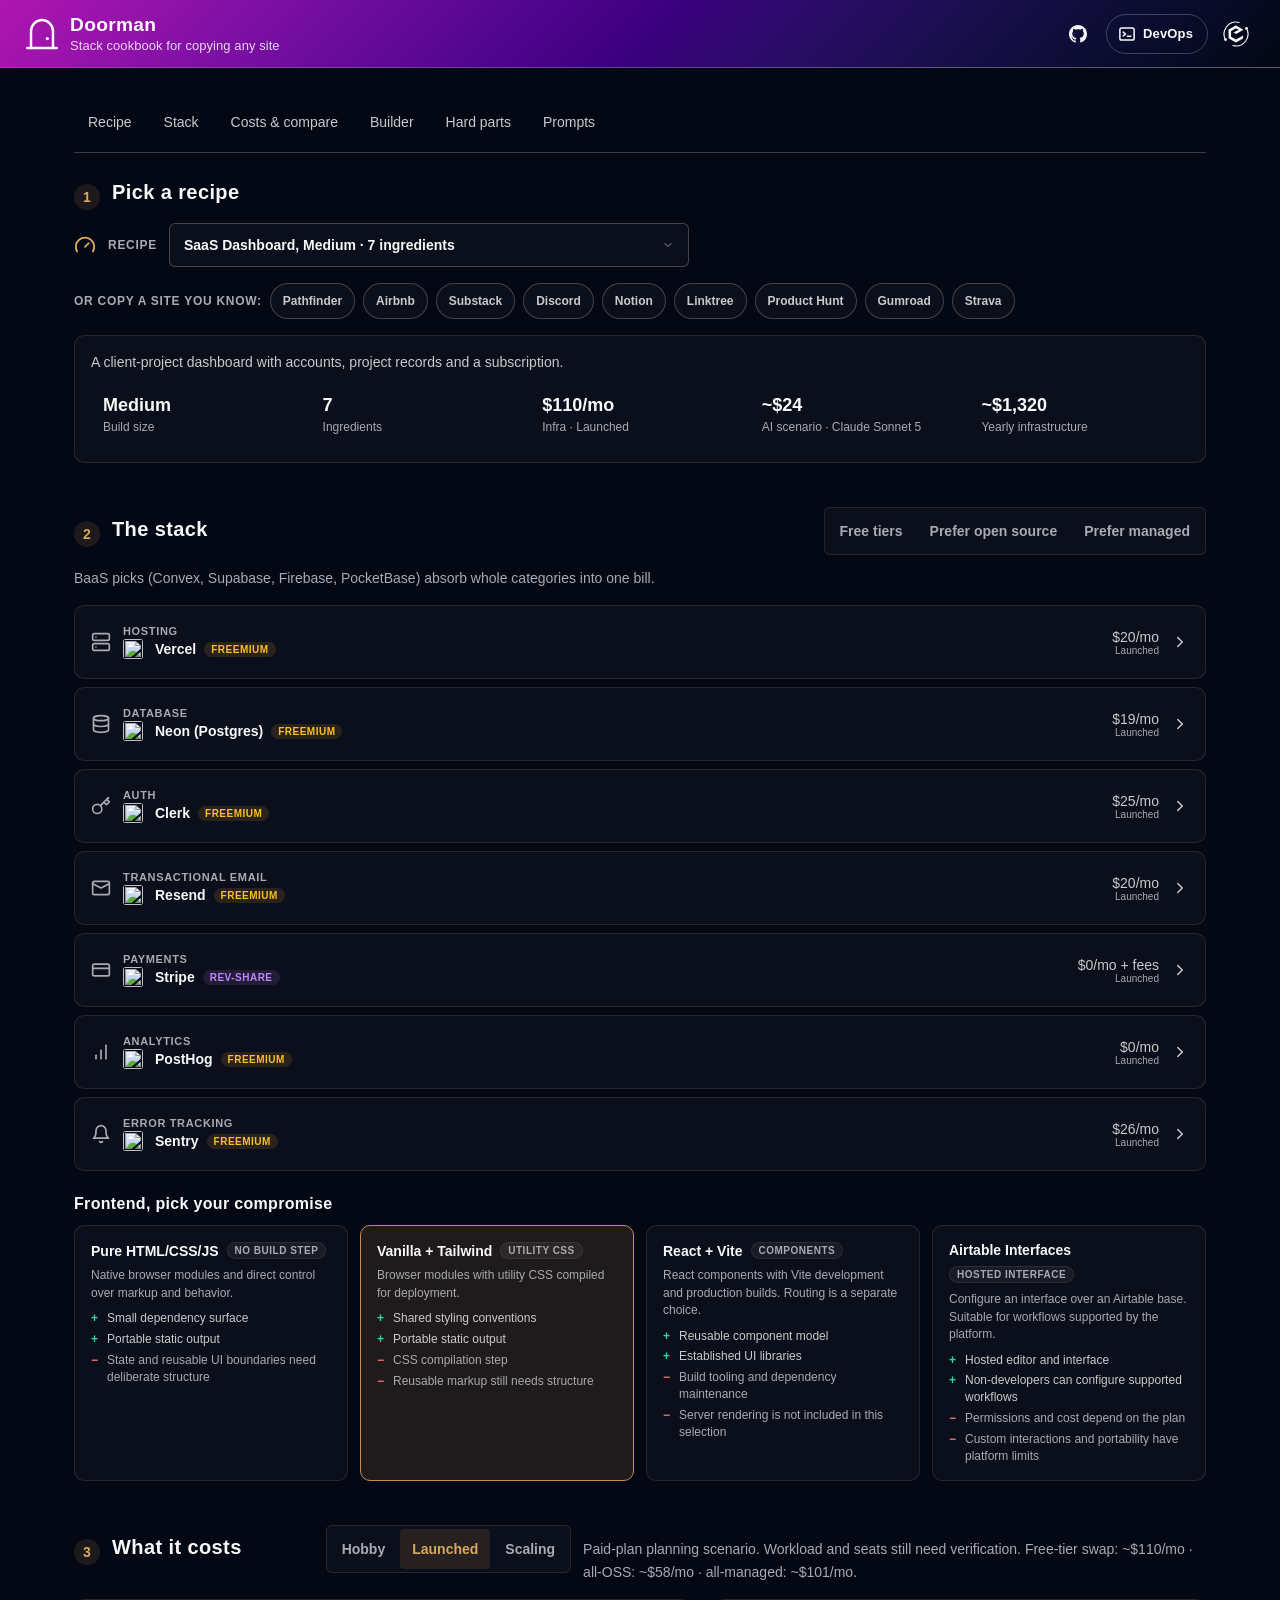
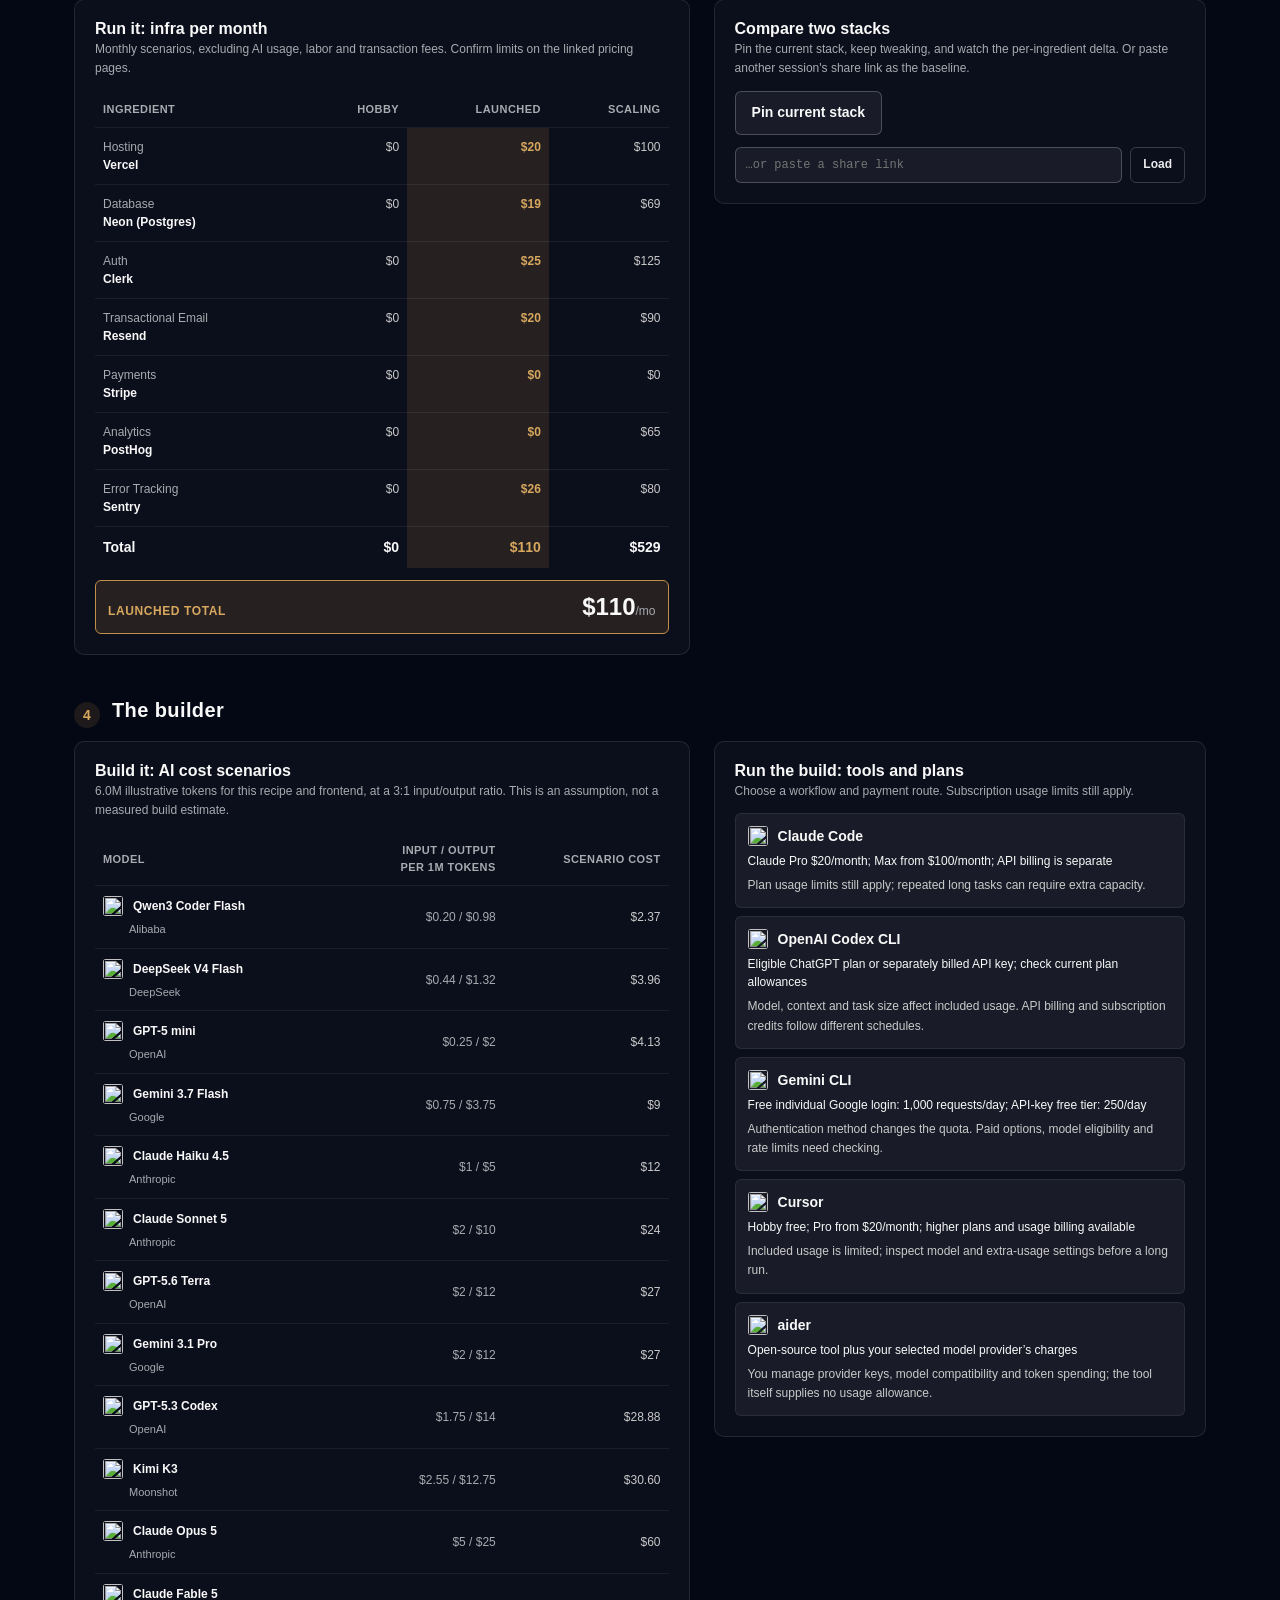
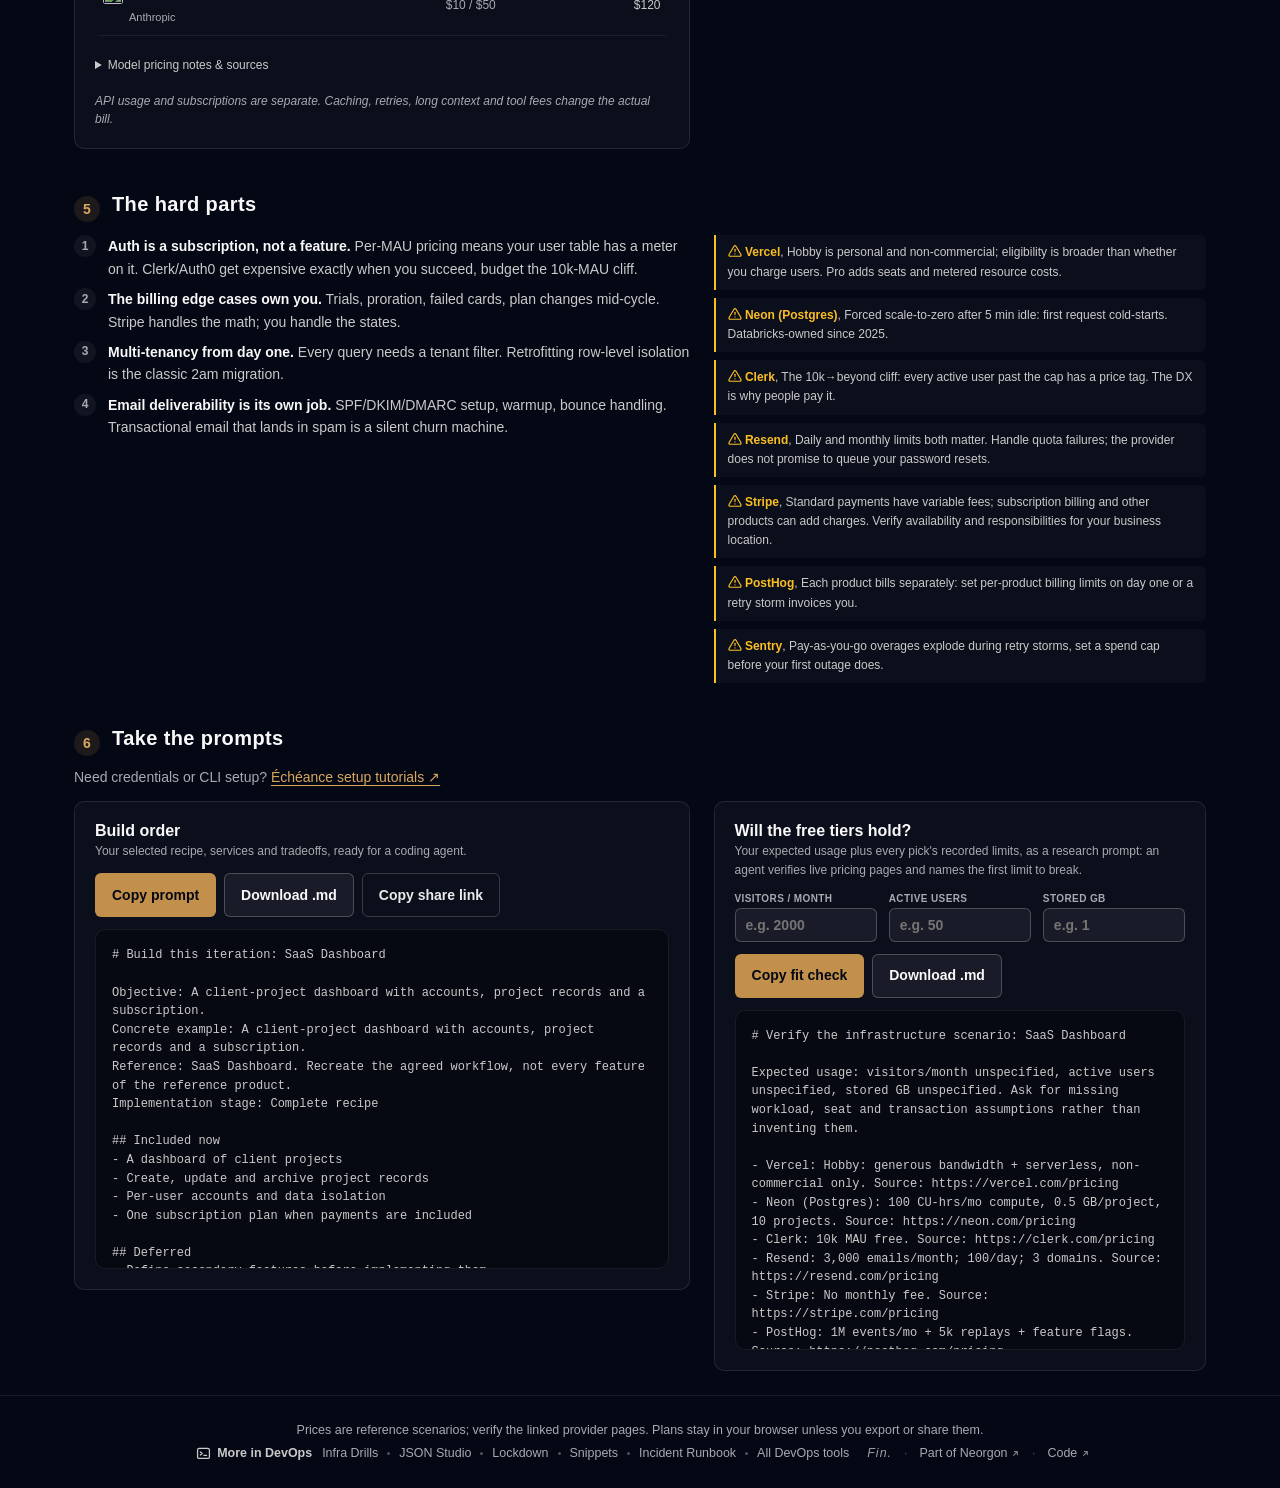
==== commit 3f950208: "chore(kits): sync header and footer kits and stamp the category row Header Kit: a category chip from" ====
--- a/index.html
+++ b/index.html
@@ -36,6 +36,7 @@
   <script defer src="js/neorgon-header.js"></script>
   <meta name="neo-repo" content="energon-a-secas/doorman-site">
   <meta name="neo-source-link" content="on">
+  <meta name="neo-category" content="devops">
   <link rel="stylesheet" href="css/neorgon-footer.css">
   <script defer src="js/neorgon-footer.js"></script>
   <script type="application/ld+json">
@@ -93,6 +94,19 @@
 
   <footer class="neo-footer" data-footer-mode="minimal">
     Prices are reference scenarios; verify the linked provider pages. Plans stay in your browser unless you export or share them.
+    <!-- neo-fleet:more -->
+    <nav class="neo-more" aria-label="More in DevOps" data-category="devops" data-label-en="DevOps" data-label-es="DevOps">
+      <span class="neo-more__label" aria-hidden="true"><svg class="neo-more__icon" viewBox="0 0 24 24" width="16" height="16" fill="none" stroke="currentColor" stroke-width="2" stroke-linecap="round" stroke-linejoin="round" aria-hidden="true" focusable="false"><rect x="2.5" y="4" width="19" height="16" rx="2.5"/><path d="M7 9.5l3 2.5-3 2.5"/><path d="M12.5 15h4.5"/></svg><span class="neo-more__title">More in DevOps</span></span>
+      <ul class="neo-more__list">
+        <li><a href="https://infradrills.neorgon.com/">Infra Drills</a></li>
+        <li><a href="https://jsonstudio.neorgon.com/">JSON Studio</a></li>
+        <li><a href="https://lockdown.neorgon.com/">Lockdown</a></li>
+        <li><a href="https://snippets.neorgon.com/">Snippets</a></li>
+        <li><a href="https://runbook.neorgon.com/">Incident Runbook</a></li>
+        <li><a class="neo-more__all" href="https://neorgon.com/devops/">All DevOps tools</a></li>
+      </ul>
+    </nav>
+    <!-- /neo-fleet:more -->
   </footer>
 
   <script type="module" src="js/app.js"></script>
--- a/css/neorgon-header.css
+++ b/css/neorgon-header.css
@@ -0,0 +1,1225 @@
+/* ══════════════════════════════════════════════════════════════
+   Neorgon Header Kit: header.css
+   Canonical source: packages/neorgon-ui/header/
+   Vendored per site as css/neorgon-header.css; do not edit copies.
+   Live CDN: https://cdn.neorgon.org/v1.0.0/header/header.css
+   ══════════════════════════════════════════════════════════════ */
+
+:root {
+  /* Geometry */
+  --header-h: 68px;
+  --header-h-app: 56px;
+  --header-control-h: 40px; /* every header control (buttons, ⋯, palette, home) shares this height */
+  /* Logo height. A token, not a literal, so a site can make the mark carry more
+     weight without forking the kit. Default 36px = the historical value, so
+     nothing changes for a site that never sets it. The bar is 68px with no
+     vertical padding, so ~52px is the practical ceiling before the mark starts
+     to look wedged against the edges. */
+  --header-logo-h: 36px;
+  --header-logo-h-mobile: 28px;
+
+  /* Palette: themes override these (see themes.css) */
+  --header-bg-start: #B015B0;
+  --header-bg-mid: #3D0080;
+  --header-bg-end: #040714;
+  /* Kept here for anything that references the composed gradient, but the
+     authoritative copy is re-declared on .header-bar below; see the note
+     there before changing either. */
+  --header-bg: linear-gradient(in oklch 135deg, var(--header-bg-start) 0%, var(--header-bg-mid) 50%, var(--header-bg-end) 100%);
+  --header-glass: rgba(0, 9, 18, .35);
+  --header-text: #f9f9f9;
+  --header-text-dim: rgba(255, 255, 255, .72);
+  --header-border: rgba(255, 255, 255, .07);
+  --header-border-strong: rgba(255, 255, 255, .22);
+  --header-accent: #e879f9;
+  --header-menu-bg: #10142a;
+  --header-menu-hover: rgba(255, 255, 255, .08);
+
+  /* Focus ring: near-white with a whisper of the brand hue so it never
+     reads as a stray browser default. 5.77:1 (bright end) to 17.98:1
+     (dark end) against the bar, 16.54:1 on the menu. Themes may override. */
+  --header-focus: oklch(0.97 0.02 320);
+  --header-focus-w: 2px;
+
+  /* Icon sizing. Two tokens: a filled glyph reads heavier than a stroked
+     one in the same box, so the solid home icon is set smaller to match
+     optically. */
+  --header-icon: 22px;        /* stroked glyphs (palette) */
+  --header-icon-solid: 20px;  /* filled glyphs (home) */
+
+  /* ease-out-quart: fast start, long settle, no overshoot. */
+  --header-ease: cubic-bezier(.22, 1, .36, 1);
+  --header-ease-in: cubic-bezier(.55, 0, 1, .45);
+}
+
+/* Colour judgements about the DEFAULT gradient specifically. Scoped to
+   html:not([data-theme]) because themes.css sets these per theme at the
+   same specificity as :root, so a :root override here would silently
+   overwrite all five palettes. Every consumer below pairs them with a
+   var() fallback to the theme's own token. */
+html:not([data-theme]) {
+  /* --header-border-strong (.22) measures 1.91-1.95:1 on the bar, below
+     the 3:1 WCAG 1.4.11 needs for a control boundary. .42 gives 3.73-4.02:1. */
+  --header-control-border: rgba(255, 255, 255, .42);
+
+  /* --header-bg-end (#040714) is identical to the standard page
+     background, so a flat hairline measures 1.14:1 on the right half.
+     The bar's luminance swings 43x left-to-right, so the edge ramps too. */
+  --header-edge-from: rgba(255, 255, 255, .10);
+  --header-edge-to: rgba(255, 255, 255, .34);
+
+  /* .72 measures 4.14:1 at the start of the subtitle span, below AA.
+     Split from the icon colour, which only needs 3:1 as non-text. */
+  --header-text-dim: rgba(255, 255, 255, .82);
+  --header-icon-color: rgba(255, 255, 255, .78);
+}
+
+/* ── The sticky offset ───────────────────────────────────────────
+   --neo-sticky-top is how much of the viewport's top the header covers
+   right now. header.js keeps it exact (it measures the bar, and drops to 0
+   while auto-hide or the Keys Kit's H toggle has the bar away); these rules
+   are the value before it runs, and with JS off. Rails, scope strips and
+   scroll-margin-top read it instead of hardcoding 56px or 68px:
+
+     .rail { position: sticky; top: var(--neo-sticky-top, 0px); }
+     h2[id] { scroll-margin-top: calc(var(--neo-sticky-top, 0px) + 12px); }
+
+   The kit sets no scroll-padding of its own: many sites already offset
+   their anchors with scroll-margin-top, and the two add up. */
+:root { --neo-sticky-top: 0px; }
+:root:has(.header-bar) { --neo-sticky-top: var(--header-h); }
+:root:has(.header-bar[data-header-mode="app"]) { --neo-sticky-top: var(--header-h-app); }
+:root[data-chrome="off"]:has(.header-bar) { --neo-sticky-top: 0px; }
+
+/* ══════════════════════════════════════════════════════════════
+   SKINS: site-level identity, opt-in per site
+   ────────────────────────────────────────────────────────────
+   A skin replaces the default magenta gradient for ONE site whose
+   own palette clashes with it. Set it in the site's markup:
+
+     <header class="header-bar" data-header-mode="content"
+             data-header-skin="brass">
+
+   This is NOT the theme system. Precedence, by design:
+
+     visitor choice (?theme= / cookie)  >  season (CDN)  >  skin  >  kit default
+
+   A site that should sit out every season keeps its skin with
+   `<html lang="en" data-season="off">` (see season.css). That declines
+   the fleet's decoration only; a visitor's ?theme= still wins.
+
+   Named skins below are the reusable ones. For a one-off palette no
+   other site would share, use `data-header-skin="custom"` and declare
+   the tokens in the site's own CSS; contract at the end of this block.
+
+   Two cascade facts make that ordering work, and both are easy to
+   get wrong:
+
+   1. A declaration ON .header-bar beats a value INHERITED from
+      <html>, whatever the specificity. Visitor themes declare on
+      <html>, so every skin is scoped `html:not([data-theme])`:
+      the moment a visitor picks a theme, all skins stop matching.
+   2. Season rules in season.css carry a matching
+      `[data-header-skin]` selector one step more specific than the
+      skin rules below, so an armed season still flips skinned
+      sites. Do not raise the specificity here without raising it
+      there too, or skinned sites will silently sit out the season.
+
+   3. The Footer Kit's pieces (.neo-footer, and .neo-top and .neo-modal,
+      which it appends to <body>) and the Beacon link sit outside
+      .header-bar, so a skin declared only on the bar never reaches
+      their focus rings and borders (queue #156). Every skin rule
+      therefore names them too, behind `:has()` on <html>. That item is
+      wrapped in `:is()` because :is() forgives a selector it cannot
+      parse: a browser without :has() drops that one item, not the
+      whole rule and with it the header's own skin. `:where()` inside
+      :has() keeps it at (0,2,1), under an armed season's (0,3,2)
+      pieces rule in season.css. The footer and beacon resolve the
+      tokens on those pieces; see "Header-derived tokens" in footer.css.
+
+   Each skin also sets --header-focus, a near-white in its own hue, so
+   the header's focus rings and the Beacon's stop being the default's
+   pink on a skinned site.
+
+   Each skin re-tunes the edge ramp and control border for its own
+   surface; those defaults are calibrated to the magenta gradient
+   and are wrong on a black bar.
+   ══════════════════════════════════════════════════════════════ */
+
+/* ink: near-black neutral. The default choice for a site whose
+   palette the magenta gradient fights. */
+html:not([data-theme]) .header-bar[data-header-skin="ink"],
+:is(html:not([data-theme]):has(:where(.header-bar[data-header-skin="ink"])) :is(.neo-footer, .neo-top, .neo-modal, .neo-beacon-link)) {
+  --header-focus: oklch(0.97 0.01 255);
+  --header-bg-start: #14161c;
+  --header-bg-mid: #0b0d12;
+  --header-bg-end: #050609;
+  --header-glass: rgba(10, 12, 16, .55);
+  --header-accent: #cbd5e1;
+  --header-text: #f4f4f5;
+  --header-text-dim: rgba(255, 255, 255, .78);
+  --header-icon-color: rgba(255, 255, 255, .74);
+  --header-border: rgba(255, 255, 255, .09);
+  --header-border-strong: rgba(255, 255, 255, .24);
+  --header-control-border: rgba(255, 255, 255, .44);
+  --header-menu-bg: #14161c;
+  --header-menu-hover: rgba(255, 255, 255, .09);
+  /* A near-black bar sits close to the page in luminance at BOTH ends,
+     so the edge has to be brighter than the gradient's ramp. */
+  --header-edge-from: rgba(255, 255, 255, .26);
+  --header-edge-to: rgba(255, 255, 255, .26);
+}
+
+/* carbon: flat true black, no gradient. The most restrained option;
+   the hairline does all the separating. */
+html:not([data-theme]) .header-bar[data-header-skin="carbon"],
+:is(html:not([data-theme]):has(:where(.header-bar[data-header-skin="carbon"])) :is(.neo-footer, .neo-top, .neo-modal, .neo-beacon-link)) {
+  --header-focus: oklch(0.97 0 0);
+  --header-bg-start: #08080a;
+  --header-bg-mid: #08080a;
+  --header-bg-end: #08080a;
+  --header-glass: rgba(0, 0, 0, .6);
+  --header-accent: #e5e5e5;
+  --header-text: #fafafa;
+  --header-text-dim: rgba(255, 255, 255, .76);
+  --header-icon-color: rgba(255, 255, 255, .72);
+  --header-border: rgba(255, 255, 255, .12);
+  --header-border-strong: rgba(255, 255, 255, .26);
+  --header-control-border: rgba(255, 255, 255, .46);
+  --header-menu-bg: #101012;
+  --header-menu-hover: rgba(255, 255, 255, .1);
+  --header-edge-from: rgba(255, 255, 255, .3);
+  --header-edge-to: rgba(255, 255, 255, .3);
+}
+
+/* brass: warm dark, tuned to incident-runbook's #b8935f / #d8b280
+   accents and its #040714 page background. */
+html:not([data-theme]) .header-bar[data-header-skin="brass"],
+:is(html:not([data-theme]):has(:where(.header-bar[data-header-skin="brass"])) :is(.neo-footer, .neo-top, .neo-modal, .neo-beacon-link)) {
+  --header-focus: oklch(0.97 0.02 75);
+  --header-bg-start: #2a2114;
+  --header-bg-mid: #16120c;
+  --header-bg-end: #040714;
+  --header-glass: rgba(22, 18, 12, .5);
+  --header-accent: #d8b280;
+  --header-text: #f7f3ea;
+  --header-text-dim: rgba(247, 243, 234, .8);
+  --header-icon-color: rgba(216, 178, 128, .86);
+  --header-border: rgba(216, 178, 128, .2);
+  --header-border-strong: rgba(216, 178, 128, .38);
+  --header-control-border: rgba(216, 178, 128, .55);
+  --header-menu-bg: #17130d;
+  --header-menu-hover: rgba(216, 178, 128, .14);
+  --header-edge-from: rgba(216, 178, 128, .22);
+  --header-edge-to: rgba(216, 178, 128, .34);
+}
+
+/* slate: cool blue-grey. Neutral without going fully black. */
+html:not([data-theme]) .header-bar[data-header-skin="slate"],
+:is(html:not([data-theme]):has(:where(.header-bar[data-header-skin="slate"])) :is(.neo-footer, .neo-top, .neo-modal, .neo-beacon-link)) {
+  --header-focus: oklch(0.97 0.02 230);
+  --header-bg-start: #33415a;
+  --header-bg-mid: #1e293b;
+  --header-bg-end: #0b1120;
+  --header-glass: rgba(15, 23, 42, .5);
+  --header-accent: #7dd3fc;
+  --header-text: #f1f5f9;
+  --header-text-dim: rgba(241, 245, 249, .8);
+  --header-icon-color: rgba(226, 232, 240, .78);
+  --header-border: rgba(148, 163, 184, .2);
+  --header-border-strong: rgba(148, 163, 184, .36);
+  --header-control-border: rgba(203, 213, 225, .5);
+  --header-menu-bg: #16202f;
+  --header-menu-hover: rgba(148, 163, 184, .16);
+  --header-edge-from: rgba(148, 163, 184, .18);
+  --header-edge-to: rgba(148, 163, 184, .34);
+}
+
+/* aurora: deep teal into cyan. For data/monitoring surfaces. */
+html:not([data-theme]) .header-bar[data-header-skin="aurora"],
+:is(html:not([data-theme]):has(:where(.header-bar[data-header-skin="aurora"])) :is(.neo-footer, .neo-top, .neo-modal, .neo-beacon-link)) {
+  --header-focus: oklch(0.97 0.02 205);
+  --header-bg-start: #0e7490;
+  --header-bg-mid: #0a3d4d;
+  --header-bg-end: #040714;
+  --header-glass: rgba(8, 51, 68, .5);
+  --header-accent: #67e8f9;
+  --header-text: #ecfeff;
+  --header-text-dim: rgba(236, 254, 255, .82);
+  --header-icon-color: rgba(165, 243, 252, .82);
+  --header-border: rgba(103, 232, 249, .2);
+  --header-border-strong: rgba(103, 232, 249, .36);
+  --header-control-border: rgba(165, 243, 252, .5);
+  --header-menu-bg: #07222c;
+  --header-menu-hover: rgba(103, 232, 249, .14);
+  --header-edge-from: rgba(103, 232, 249, .2);
+  --header-edge-to: rgba(103, 232, 249, .32);
+}
+
+/* ember: warm amber into rust. For alert/ops surfaces that want
+   warmth without reading as the danger theme. */
+html:not([data-theme]) .header-bar[data-header-skin="ember"],
+:is(html:not([data-theme]):has(:where(.header-bar[data-header-skin="ember"])) :is(.neo-footer, .neo-top, .neo-modal, .neo-beacon-link)) {
+  --header-focus: oklch(0.97 0.02 85);
+  --header-bg-start: #9a3412;
+  --header-bg-mid: #4a1608;
+  --header-bg-end: #040714;
+  --header-glass: rgba(74, 22, 8, .5);
+  --header-accent: #fbbf24;
+  --header-text: #fff7ed;
+  --header-text-dim: rgba(255, 247, 237, .82);
+  --header-icon-color: rgba(253, 230, 138, .84);
+  --header-border: rgba(251, 191, 36, .2);
+  --header-border-strong: rgba(251, 191, 36, .36);
+  --header-control-border: rgba(253, 230, 138, .5);
+  --header-menu-bg: #23120a;
+  --header-menu-hover: rgba(251, 191, 36, .14);
+  --header-edge-from: rgba(251, 191, 36, .2);
+  --header-edge-to: rgba(251, 191, 36, .32);
+}
+
+/* jade: clinical emerald. Tuned to headpain-site's #059669 / #10b981
+   accents on its #040714 page. For calm medical/health surfaces where
+   both the magenta default and ember's warning-warmth read wrong. */
+html:not([data-theme]) .header-bar[data-header-skin="jade"],
+:is(html:not([data-theme]):has(:where(.header-bar[data-header-skin="jade"])) :is(.neo-footer, .neo-top, .neo-modal, .neo-beacon-link)) {
+  --header-focus: oklch(0.97 0.02 165);
+  --header-bg-start: #065f46;
+  --header-bg-mid: #043b2c;
+  --header-bg-end: #040714;
+  --header-glass: rgba(4, 59, 44, .5);
+  --header-accent: #6ee7b7;
+  --header-text: #ecfdf5;
+  --header-text-dim: rgba(236, 253, 245, .82);
+  --header-icon-color: rgba(167, 243, 208, .84);
+  --header-border: rgba(110, 231, 183, .2);
+  --header-border-strong: rgba(110, 231, 183, .36);
+  --header-control-border: rgba(167, 243, 208, .5);
+  --header-menu-bg: #08251c;
+  --header-menu-hover: rgba(110, 231, 183, .14);
+  --header-edge-from: rgba(110, 231, 183, .2);
+  --header-edge-to: rgba(110, 231, 183, .32);
+}
+
+/* The named skins compose their gradient in oklab, not oklch.
+   oklch carries a hue, and a stop with almost no chroma has a hue that is
+   "powerless": the browser borrows the neighbouring stop's hue instead,
+   from each side. brass's near-neutral mid (#16120c) took the brown hue on
+   its left and the navy hue on its right, so the bar changed colour in one
+   step along the 50% line: the brown-to-navy diagonal near x=700 on
+   Releve's and apps-site's headers. Measured on a 1440px bar: the largest
+   one-step change in OKLab a/b was 24.4 (x1000) in oklch and 1.8 in oklab;
+   every other skin measures 0.7 to 3.2 either way, and oklab lowers it for
+   aurora, ember and jade too. These skins are dark, low-chroma ramps with
+   no hue sweep to keep. The default gradient and the visitor themes stay
+   in oklch, where the sweep is the design.
+   Scope: (0,3,1), the skins' own weight. An armed season's skinned rule
+   re-asserts its oklch gradient at (0,4,2), so seasons look the same on a
+   skinned site as anywhere else. `custom` is left alone: the site chose
+   those stops under oklch. */
+html:not([data-theme]) .header-bar:is([data-header-skin="ink"], [data-header-skin="carbon"],
+  [data-header-skin="brass"], [data-header-skin="slate"], [data-header-skin="aurora"],
+  [data-header-skin="ember"], [data-header-skin="jade"]) {
+  --header-bg: linear-gradient(in oklab 135deg, var(--header-bg-start) 0%, var(--header-bg-mid) 50%, var(--header-bg-end) 100%);
+}
+
+/* ── custom: a site-authored skin ────────────────────────────────
+   For a one-off palette that no named skin fits and that no other
+   site would reuse. The kit deliberately ships NO tokens for this
+   value: the site supplies them, and the kit stays out of the way.
+
+     <header class="header-bar" data-header-skin="custom">
+
+   In the site's own css/style.css, copy this selector EXACTLY: the
+   scoping and the specificity are the whole contract:
+
+     html:not([data-theme]) .header-bar[data-header-skin="custom"],
+     html:not([data-theme]) :is(.neo-footer, .neo-top, .neo-modal, .neo-beacon-link) {
+       --header-focus: …;
+       --header-bg-start: …;  --header-bg-mid: …;  --header-bg-end: …;
+       --header-accent: …;    --header-text: …;    --header-text-dim: …;
+       --header-icon-color: …; --header-border: …; --header-border-strong: …;
+       --header-control-border: …; --header-menu-bg: …; --header-menu-hover: …;
+       --header-edge-from: …; --header-edge-to: …;
+     }
+
+   Why that exact selector, and nothing shorter:
+     · `html:not([data-theme])` makes the skin collapse the instant a
+       visitor picks a theme. Drop it and the site ignores ?theme=.
+     · `[data-header-skin="custom"]` puts it at (0,3,1), above the
+       kit default, below an armed season's (0,4,2) skin variant. A
+       bare `.header-bar { --header-bg-start: … }` is only (0,1,0)
+       and the kit's own defaults would beat it.
+     · The second line hands the same tokens to the Footer Kit's
+       pieces and the Beacon link, which sit outside the bar. Without
+       it the footer's focus rings stay the kit's magenta (queue #156).
+       It is (0,2,1), below an armed season's (0,3,2) pieces rule, so
+       a season still re-skins the footer. A site that only skins a
+       page with no footer can leave it out.
+   Set only the three gradient stops if that is all that clashes; the
+   bar re-composes --header-bg from them (see .header-bar below).
+   Only the three stops + accent are usually enough, but re-tune the
+   edge ramp too if the bar is much darker or lighter than the default
+   magenta, which those values are calibrated against. */
+
+/* ── Bar ─────────────────────────────────────────────────────── */
+.header-bar {
+  position: sticky;
+  top: 0;
+  z-index: var(--z-sticky-header, 200);
+  display: flex;
+  align-items: center;
+  gap: var(--space-3, 12px);
+  height: var(--header-h);
+  padding: 0 var(--space-6, 24px);
+  /* Re-composed HERE, not only at :root. A custom property's var()
+     references resolve on the element where that property is declared, so a
+     --header-bg built at :root bakes in :root's start/mid/end and ignores any
+     override made further down the tree. Declaring it on .header-bar means
+     skins (and any site override on the bar) only need to set the three
+     stops. Themes still work: they set the stops on <html>, which inherits
+     down to here before this resolves. */
+  --header-bg: linear-gradient(in oklch 135deg, var(--header-bg-start) 0%, var(--header-bg-mid) 50%, var(--header-bg-end) 100%);
+  background: var(--header-bg);
+  border-bottom: 1px solid var(--header-border);
+  color: var(--header-text);
+  --header-h-cur: var(--header-h);
+}
+
+/* Bottom edge as a ramp, not a flat hairline (see --header-edge-*).
+   Degrades to the theme's flat --header-border where unsupported or
+   where a theme defines no ramp of its own. */
+html:not([data-theme]) .header-bar {
+  border-image: linear-gradient(
+    to right,
+    var(--header-edge-from, rgba(255, 255, 255, .10)),
+    var(--header-edge-to, rgba(255, 255, 255, .34))
+  ) 1;
+}
+/* Hub is a floating glass plate, not a band welded to the page; the
+   ramp would read as a seam. */
+html:not([data-theme]) .header-bar[data-header-mode="hub"] {
+  border-image: none;
+  border-bottom-color: var(--header-border);
+}
+
+/* Mode: hub, transparent cozy glass, no gradient */
+.header-bar[data-header-mode="hub"] {
+  background: var(--header-glass);
+  backdrop-filter: blur(12px);
+  -webkit-backdrop-filter: blur(12px);
+}
+
+/* Mode: app, slim, auto-hides on scroll down (JS toggles .header-hidden) */
+.header-bar[data-header-mode="app"] {
+  height: var(--header-h-app);
+  --header-h-cur: var(--header-h-app);
+}
+
+/* Auto-hide. `app` mode has it by definition; every other mode opts in with
+   data-header-autohide="on" and keeps its own height and background. */
+.header-bar[data-header-mode="app"],
+.header-bar[data-header-autohide="on"] {
+  transition: transform .26s var(--header-ease, ease);
+}
+/* Leaving accelerates away; returning decelerates in. Same budget. */
+.header-bar[data-header-mode="app"].header-hidden,
+.header-bar[data-header-autohide="on"].header-hidden {
+  transform: translateY(-100%);
+  transition-duration: .2s;
+  transition-timing-function: var(--header-ease-in, ease);
+}
+/* Keyboard focus entering a hidden bar reveals it: focus must never sit
+   on an off-screen control (WCAG 2.4.7, and 2.2's 2.4.11). header.js
+   drops the class on focusin so the next scroll decision agrees with
+   what is painted; this rule covers the frame in between. */
+.header-bar.header-hidden:focus-within { transform: none; }
+
+/* ── Logo block ──────────────────────────────────────────────── */
+.header-logo {
+  display: flex;
+  align-items: center;
+  gap: 10px;
+  flex-shrink: 0;
+  min-width: 0;
+}
+.header-logo-img {
+  height: var(--header-logo-h, 36px);
+  width: auto;
+  flex-shrink: 0;
+  display: block;
+  transition: transform .28s var(--header-ease, ease);
+}
+/* The raster fallback still needs forcing white; the injected vector must not
+   be filtered, because it already inherits the header's own text colour and
+   inverting it would undo exactly the thing it was swapped in to fix. */
+img.header-logo-img { filter: brightness(0) invert(1); }
+svg.header-logo-mark { color: var(--header-text); fill: currentColor; width: auto; }
+/* A site that ships its own mark gets it as a mask over currentColor, so the
+   glyph follows the header's text colour exactly as the inline svg does. An
+   <img> could not: it paints its own pixels and ignores the cascade. */
+.header-logo-own {
+  /* Width tracks height rather than restating the token: .header-logo-img
+     already sets height, and it drops to --header-logo-h-mobile under 700px.
+     Pinning width to the desktop value gave a 36x28 box on a phone. */
+  aspect-ratio: 1;
+  width: auto;
+  /* Declared, not inherited. `background: currentColor` resolves against
+     whatever the ancestor set, and the logo is always inside an <a>: on a site
+     whose logo anchor carries no class, that ancestor is an unstyled link and
+     currentColor is the UA's #0000EE. The mark then paints link-blue, silently,
+     because nothing in the page is wrong enough to throw. Every fleet site
+     happens to wrap the logo in .header-title-link (which the kit gives
+     color: inherit), so this only surfaced when ops-console adopted the kit
+     with a bare <a>. Stating the colour here makes the mask independent of the
+     markup around it, which is the contract the rest of the kit already keeps. */
+  color: var(--header-text);
+  background: currentColor;
+  /* The image itself is set inline by header.js, derived from the manifest
+     link, because a fleet site is served at its domain root and a kit showcase
+     is not. Only the parts that do not vary live here. */
+  -webkit-mask-position: center; mask-position: center;
+  -webkit-mask-size: contain;    mask-size: contain;
+  -webkit-mask-repeat: no-repeat; mask-repeat: no-repeat;
+}
+.header-logo-img:hover,
+.header-title-link:hover .header-logo-img { transform: scale(1.06) rotate(-4deg); }
+
+/* min-height also fixes a target-size failure: at <=700px the subtitle is
+   hidden and this link collapses to 22px, under the 24px WCAG 2.5.8
+   minimum. The parent centres it, so it grows symmetrically, with no shift. */
+.header-title-link {
+  text-decoration: none;
+  color: inherit;
+  min-width: 0;
+  display: flex;
+  flex-direction: column;
+  justify-content: center;
+  min-height: var(--header-control-h);
+}
+/* Current contract: mark + name are ONE anchor to the site's own home
+   (the img rides inside .header-title-link with alt=""), so the link's
+   accessible name is the title text and the logo stops being a second,
+   differently-behaved link. Scoped with :has() so the retired two-anchor
+   markup keeps rendering unchanged wherever it still exists. */
+.header-title-link:has(> .header-logo-img, > picture) {
+  flex-direction: row;
+  align-items: center;
+  gap: 10px;
+}
+.header-title-wrap {
+  display: flex;
+  flex-direction: column;
+  justify-content: center;
+  min-width: 0;
+}
+/* The one visible cue that the name is a control: the title warms to the
+   accent on hover. Kept subtle; the cursor and the logo tilt do the rest. */
+.header-logo h1 { transition: color .2s var(--header-ease, ease); }
+.header-title-link:hover h1 { color: var(--header-accent); }
+/* rem, not em: a shared component must not rescale because a site set its
+   own body font-size. 1.2rem == 19.2px == today's rendered size.
+
+   `margin: 0` for the same reason, and it is load-bearing: the UA gives h1
+   `.67em 0`, which at this size is 12.86px above and below. The kit never
+   reset it, so the title block came out 67px inside app mode's fixed 56px
+   bar: the title rode high and the subtitle hung out of the header into the
+   page. It looked fine on most sites only because they link the CDN
+   `styles/base.css`, whose `*` reset zeroed it for us; the sites that don't
+   (headpain, autopilot, references-api in app mode) showed the real geometry. */
+.header-logo h1 {
+  margin: 0;
+  font-size: 1.2rem;
+  font-weight: 600;
+  line-height: 1.2;
+  letter-spacing: .015em;
+  color: var(--header-text);
+  white-space: nowrap;
+}
+/* All four sides declared, so a site that authors the subtitle as a <p>
+   rather than a <div> does not reintroduce the same UA margin. */
+.header-subtitle {
+  font-size: .8125rem;
+  line-height: 1.25;
+  color: var(--header-text-dim);
+  font-weight: 500;
+  margin: 2px 0 0;
+  letter-spacing: .005em;
+  white-space: nowrap;
+}
+
+/* Epigraph: the animating half of a bilingual subtitle. The glyph churn is
+   decoration, so it is aria-hidden and .neo-epi-sr carries the real sentence
+   for assistive tech. Both live inside .header-subtitle, which keeps the
+   existing nowrap and mobile-hide behaviour unchanged. */
+.neo-epi { font-variant-ligatures: none; }
+.neo-epi-sr {
+  position: absolute;
+  width: 1px; height: 1px;
+  margin: -1px; padding: 0; border: 0;
+  overflow: hidden;
+  clip-path: inset(50%);
+  white-space: nowrap;
+}
+
+/* ── Right cluster: actions + theme toggle + home ────────────── */
+.header-right {
+  margin-left: auto;
+  display: flex;
+  align-items: center;
+  gap: var(--space-2, 8px);
+  min-width: 0;
+}
+
+.header-actions {
+  display: flex;
+  align-items: center;
+  gap: var(--space-2, 8px);
+  position: relative; /* overflow .header-menu anchors here */
+  min-width: 0;
+}
+.header-actions .btn,
+.header-actions .nav-link {
+  white-space: nowrap;
+  flex-shrink: 0;
+}
+/* Uniform control row: direct action children match the icon buttons'
+   height so Share / ⋯ / palette / home read as one correlative strip.
+   (Direct-child only: items moved into the ⋯ menu keep menu styling.) */
+.header-actions > .btn,
+.header-actions > .nav-link,
+.header-actions > button,
+.header-actions > a {
+  height: var(--header-control-h);
+  min-height: 0; /* neutralize site-level control minimums (e.g. --control-height) */
+  box-sizing: border-box;
+  display: inline-flex;
+  align-items: center;
+}
+
+/* Same guarantee one level down, for the kit's own grouping idiom.
+   header.js already knows .header-btn-group as a unit that travels into the ⋯
+   menu whole; the geometry rule above did not, so a grouped button kept its
+   own height and the row went ragged: pathfinder shipped 37px Fit/Clear
+   buttons flanked by 40px icon controls. Scoped to a group still sitting in
+   the bar: once the ⋯ menu adopts it the selector stops matching and menu
+   styling takes over, which is the same boundary the direct-child rule draws.
+   Deliberately NOT `> div > *`: battlecard's .bc-menu-wrap holds dropdown
+   items that are not bar controls and must not be stretched to 40px. */
+.header-actions > .header-btn-group > .btn,
+.header-actions > .header-btn-group > .nav-link,
+.header-actions > .header-btn-group > button,
+.header-actions > .header-btn-group > a {
+  height: var(--header-control-h);
+  min-height: 0;
+  box-sizing: border-box;
+  display: inline-flex;
+  align-items: center;
+}
+
+/* Appearance fallback for action buttons.
+   The kit enforces geometry on .header-actions children but never styled
+   them, so a site that uses the canonical .btn / .nav-link classes without
+   defining them renders a raw browser button inside the header
+   (incident-runbook hit exactly this). Wrapped in :where() so the whole
+   rule has ZERO specificity: every site's own .btn/.nav-link styling
+   still wins, and this only shows through where nothing else applies. */
+:where(.header-actions) > :where(.btn, .nav-link, button, a) {
+  padding: 0 12px;
+  border: 1px solid var(--header-border-strong);
+  border-radius: 6px;
+  background: transparent;
+  color: var(--header-text);
+  font: inherit;
+  font-size: .875rem;
+  font-weight: 500;
+  line-height: 1;
+  text-decoration: none;
+  cursor: pointer;
+  transition: background .2s var(--header-ease, ease),
+              border-color .2s var(--header-ease, ease);
+}
+:where(.header-actions) > :where(.btn, .nav-link, button, a):hover {
+  background: var(--header-menu-hover);
+  border-color: var(--header-control-border, var(--header-border-strong));
+}
+
+/* An icon-only control has no label to pad around, and the fallback above
+   assumes there is one. Its 12px side padding lands inside a border-box
+   control the site already sized square, leaving 40 - 24 - 2 = 14px of
+   content, and an SVG is a flex item that will shrink into it. neorgon-site's
+   GitHub mark rendered 14x26 and hiring-pack's 10x24 before this rule.
+
+   Specificity note, because it is not what the :where() wrapper suggests:
+   :has() is NOT zero-specificity: it takes the specificity of its most
+   specific argument, so `svg:only-child` puts this selector at (0,1,1), the
+   same weight as the `.header-actions > a` geometry rule above and ABOVE a
+   site's single-class `.header-link { width: 36px }`. That is deliberate and
+   matches the contract: the uniform control row is kit-owned, and a site that
+   truly needs different geometry sets --header-control-h rather than
+   restyling the control. hiring-pack declared 36px and now renders 40px. */
+:where(.header-actions) > :where(.btn, .nav-link, button, a):has(> svg:only-child) {
+  padding: 0;
+  width: var(--header-control-h);
+  justify-content: center;
+}
+
+/* …and the fallback's border does not belong on one either. .header-home is
+   an unboxed glyph, so a site that styles neither ends up with a boxed icon
+   sitting next to an unboxed one in the same row (hiring-pack shipped exactly
+   that pair). Geometry above is kit-owned at (0,1,1); appearance is not: the
+   extra :where() flattens this to zero specificity, so pathfinder and
+   cartograph, whose icon buttons are deliberately boxed to match the text
+   buttons beside them, keep their border on a single class. */
+:where(.header-actions > :where(.btn, .nav-link, button, a):has(> svg:only-child)),
+:where(.header-actions > :where(.btn, .nav-link, button, a):has(> svg:only-child)):hover {
+  border-color: transparent;
+}
+
+/* Belt and braces for the same failure: whatever padding a site declares, an
+   icon inside a header control is never the thing that gives way. Carries real
+   specificity on purpose: a squeezed icon is always a bug, never a choice. */
+.header-actions > .btn > svg,
+.header-actions > .nav-link > svg,
+.header-actions > button > svg,
+.header-actions > a > svg {
+  flex: none;
+}
+
+/* ── Theme toggle ────────────────────────────────────────────── */
+.header-theme { position: relative; display: flex; }
+.header-theme-toggle {
+  display: inline-flex;
+  align-items: center;
+  justify-content: center;
+  width: var(--header-control-h);
+  height: var(--header-control-h);
+  padding: 0;
+  border: 1px solid var(--header-control-border, var(--header-border-strong));
+  border-radius: 6px;
+  background: transparent;
+  color: var(--header-icon-color, var(--header-text-dim));
+  cursor: pointer;
+  transition: color .2s, border-color .2s, background .2s;
+}
+.header-theme-toggle:hover,
+.header-theme-toggle[aria-expanded="true"] {
+  color: var(--header-text);
+  border-color: var(--header-border-strong);
+  background: var(--header-menu-hover);
+}
+.header-theme-toggle svg {
+  width: var(--header-icon, 22px);
+  height: var(--header-icon, 22px);
+  display: block;
+}
+[data-theme]:not([data-theme=""]) .header-theme-toggle { color: var(--header-accent); }
+
+/* ── Home icon ───────────────────────────────────────────────── */
+.header-home {
+  display: flex;
+  align-items: center;
+  justify-content: center;
+  width: var(--header-control-h);
+  height: var(--header-control-h);
+  box-sizing: border-box;
+  padding: 0;
+  border-radius: 6px;
+  /* Full strength, not --header-icon-color. The dim was meant as hierarchy and
+     did not read as one: .header-source carries no colour rule at all, so it
+     inherits the header's own #f9f9f9, and the home control sitting beside it
+     at 78% looked like a misconfiguration rather than a decision. The other
+     user of that token is the bordered theme toggle, which has a border to
+     carry its own weight; this one does not. */
+  color: var(--header-text);
+  text-decoration: none;
+  flex-shrink: 0;
+  transition: color .18s var(--header-ease, ease),
+              background .18s var(--header-ease, ease);
+}
+/* --header-accent is the pink on the default palette and the skin's own accent
+   everywhere else, so the highlight stays on-brand without hardcoding magenta
+   into a control that ships to seven skins. */
+.header-home:hover,
+.header-home:focus-visible { color: var(--header-accent); background: var(--header-menu-hover); }
+.header-home svg {
+  width: var(--header-icon-solid, 20px);
+  height: var(--header-icon-solid, 20px);
+  display: block;
+}
+
+/* ── Hub glyph: the Energon mark at the centre of a galaxy ───────
+   .header-home is the one header link to neorgon.com, tooltip
+   "neorgon.com". The page stamps a placeholder SVG (markup contract
+   in the README) and upgradeHome() replaces it on init with the mark
+   at scale(0.72) inside a <g class="nh-orbit"> of two arcs and two
+   dots. Idle the whole thing is still; on hover or keyboard focus the
+   orbit group turns as one rigid body while the mark stays upright,
+   because a rotating letterform is unreadable.
+   Stroked glyph, so it sizes with --header-icon, not the solid token. */
+.header-home svg.nh-hub-icon {
+  /* Deliberately larger than --header-icon: the galaxy's arms occupy the outer
+     ring, so at 22px the MARK fell to 14px against 18px for the neighbouring
+     control. 26px puts it back at 18px, measured, while the arms still land
+     inside the 40px box. */
+  width: var(--header-hub-icon, 26px);
+  height: var(--header-hub-icon, 26px);
+}
+.header-home .nh-orbit {
+  transform-origin: 12px 12px; /* viewBox centre, for the legacy planet markup */
+}
+.header-home:hover .nh-orbit,
+.header-home:focus-visible .nh-orbit {
+  animation: nh-orbit-lap 1.4s linear infinite;
+}
+@keyframes nh-orbit-lap { to { transform: rotate(360deg); } }
+
+/* The galaxy turns as one rigid body on hover, so a plain rotate does it.
+   This replaced an offset-path satellite on an inclined ellipse: that needed a
+   front/back pair kept in sync and a semi-major axis capped so the dot did not
+   clip the viewBox, and none of it is needed once the arms sit outside the
+   mark instead of crossing it. */
+
+/* ── Overflow toggle (⋯), injected by header.js ─────────────── */
+.header-overflow { position: relative; display: flex; }
+.header-overflow[hidden] { display: none; }
+.header-overflow-toggle {
+  display: inline-flex;
+  align-items: center;
+  justify-content: center;
+  min-width: var(--header-control-h);
+  height: var(--header-control-h);
+  box-sizing: border-box;
+  padding: 0 10px;
+  border: 1px solid var(--header-control-border, var(--header-border-strong));
+  border-radius: 6px;
+  background: transparent;
+  color: var(--header-text);
+  font-size: 1rem;
+  font-weight: 700;
+  letter-spacing: 1px;
+  cursor: pointer;
+  transition: background .2s;
+}
+.header-overflow-toggle:hover,
+.header-overflow-toggle[aria-expanded="true"] { background: var(--header-menu-hover); }
+
+/* Shared press feedback: these three controls are kit-owned, so the kit
+   owns their states (sites style their own .btn). */
+.header-overflow-toggle:active,
+.header-theme-toggle:active,
+.header-home:active {
+  background: var(--header-menu-hover);
+  transform: translateY(.5px);
+}
+
+/* ── Dropdown menu (overflow + theme + Export▾ groups) ─────────
+   Rules: parent gets position:relative; one open at a time; Esc /
+   outside click closes; arrow keys navigate (all handled by header.js) */
+.header-menu {
+  position: absolute;
+  /* Anchored to the BAR's bottom edge, not the button's. A 40px control
+     centred in a 68px bar put the old panel 10.5px inside the bar. */
+  top: calc(100% + (var(--header-h-cur, 68px) - var(--header-control-h)) / 2 + 8px);
+  right: 0;
+  min-width: 180px;
+  max-height: min(60vh, 320px);
+  overflow-y: auto;
+  margin: 0;
+  padding: 6px;
+  list-style: none;
+  background: var(--header-menu-bg);
+  border: 1px solid var(--header-border-strong);
+  border-radius: 12px;
+  /* Contact / mid / ambient + inner top highlight, so the panel lands
+     instead of floating. */
+  box-shadow:
+    0 1px 2px rgba(0, 0, 0, .45),
+    0 8px 16px -6px rgba(0, 0, 0, .5),
+    0 24px 48px -16px rgba(0, 0, 0, .65),
+    inset 0 1px 0 rgba(255, 255, 255, .06);
+  transform-origin: top right;
+  display: none;
+  z-index: 1;
+}
+.header-menu.open {
+  display: block;
+  animation: neo-menu-in .14s var(--header-ease, ease) both;
+}
+@keyframes neo-menu-in {
+  from { opacity: 0; transform: translateY(-6px) scale(.98); }
+  to   { opacity: 1; transform: none; }
+}
+
+.header-menu .btn,
+.header-menu .nav-link,
+.header-menu button,
+.header-menu a {
+  display: flex;
+  align-items: center;
+  /* text-align does nothing to a flex item; without this the site's own
+     .btn { justify-content: center } wins and every row centres itself. */
+  justify-content: flex-start;
+  gap: 10px;
+  width: 100%;
+  min-height: 44px;
+  padding: 0 12px;
+  border: none;
+  border-radius: 8px;
+  background: none;
+  color: var(--header-text);
+  font: inherit;
+  font-size: .875rem;
+  font-weight: 500;
+  text-align: left;
+  text-decoration: none;
+  white-space: nowrap;
+  cursor: pointer;
+}
+.header-menu .btn:hover,
+.header-menu .nav-link:hover,
+.header-menu button:hover,
+.header-menu a:hover {
+  background: var(--header-menu-hover);
+}
+
+/* ── Focus visibility ─────────────────────────────────────────
+   Every focusable header control gets a real ring. outline costs no
+   layout and creates no stacking context, so app-mode transform is
+   unaffected. Longhand lists (no :is()) for universal support. */
+.header-logo a:focus-visible,
+.header-title-link:focus-visible,
+.header-actions > a:focus-visible,
+.header-actions > button:focus-visible,
+.header-actions > .btn:focus-visible,
+.header-actions > .nav-link:focus-visible,
+.header-overflow-toggle:focus-visible,
+.header-theme-toggle:focus-visible,
+.header-home:focus-visible {
+  outline: var(--header-focus-w) solid var(--header-focus);
+  outline-offset: 2px;
+}
+/* Drawn inside the item so it never collides with the menu's padding or
+   scroll edge. Covers menuitemradio/checkbox, which the old rule missed. */
+.header-menu .btn:focus-visible,
+.header-menu .nav-link:focus-visible,
+.header-menu button:focus-visible,
+.header-menu a:focus-visible,
+.header-menu [role="menuitem"]:focus-visible,
+.header-menu [role="menuitemradio"]:focus-visible,
+.header-menu [role="menuitemcheckbox"]:focus-visible {
+  outline: var(--header-focus-w) solid var(--header-focus);
+  outline-offset: -2px;
+  background: var(--header-menu-hover);
+}
+.header-menu .badge,
+.header-menu [data-badge] { margin-left: auto; }
+
+/* Grouped controls (.header-btn-group divs / navs) moved into the ⋯ menu
+   render as stacked rows; group chrome (borders, padding, flex) is stripped. */
+.header-menu > div,
+.header-menu > nav {
+  display: block;
+  border: none;
+  margin: 0;
+  padding: 0;
+}
+.header-menu > div + div,
+.header-menu > nav + nav {
+  border-top: 1px solid var(--header-border);
+  margin-top: 4px;
+  padding-top: 4px;
+}
+.header-menu > div button,
+.header-menu > div a,
+.header-menu > nav button,
+.header-menu > nav a {
+  width: 100%;
+  margin: 0;
+}
+
+/* Theme menu specifics */
+.header-theme-menu .theme-swatch {
+  width: 14px;
+  height: 14px;
+  border-radius: 50%;
+  flex-shrink: 0;
+  border: 1px solid rgba(255, 255, 255, .25);
+}
+.header-theme-menu [aria-checked="true"]::after {
+  content: "✓";
+  margin-left: auto;
+  color: var(--header-accent);
+}
+
+/* ── Category chip and panel (built by header.js from
+   <meta name="neo-category">) ──────────────────────────────────
+   Bar tokens only: the chip follows the skin, an armed season and the
+   visitor's theme like every other control, and names its category by
+   icon and label, never by a category colour. The panel hangs inside
+   .header-bar, so it inherits the same tokens and needs no skin hand-off.
+
+   The wrapper is display: contents: no flex item, no extra gap. The panel
+   is positioned against the bar; header.js measures --neo-cat-right so its
+   right edge meets the chip's. */
+.header-category { display: contents; }
+.header-category__icon { width: 18px; height: 18px; flex: none; display: block; }
+.header-category__chev { width: 14px; height: 14px; flex: none; display: block; }
+
+.header-category__chip {
+  display: inline-flex;
+  align-items: center;
+  gap: 7px;
+  flex-shrink: 0;
+  height: var(--header-control-h);
+  box-sizing: border-box;
+  margin: 0;
+  padding: 0 14px 0 11px;
+  border: 1px solid var(--header-border-strong);
+  border-radius: 999px;
+  background: transparent;
+  color: var(--header-text);
+  font: inherit;
+  font-size: .8125rem;
+  font-weight: 600;
+  line-height: 1;
+  letter-spacing: .01em;
+  white-space: nowrap;
+  cursor: pointer;
+  transition: background .2s var(--header-ease, ease),
+              border-color .2s var(--header-ease, ease);
+}
+.header-category__chip:hover,
+.header-category__chip[aria-expanded="true"] {
+  background: var(--header-menu-hover);
+  border-color: var(--header-control-border, var(--header-border-strong));
+}
+.header-category__chip:focus-visible {
+  outline: var(--header-focus-w) solid var(--header-focus);
+  outline-offset: 2px;
+}
+/* Icon only: a phone with no ⋯ menu, or a desktop bar too narrow for the
+   label. Unboxed, like every other icon-only control in the bar; the label
+   stays in the accessible name. */
+.header-bar[data-neo-category="icon"] .header-category__chip {
+  width: var(--header-control-h);
+  padding: 0;
+  justify-content: center;
+  border-color: transparent;
+  border-radius: 6px;
+}
+.header-bar[data-neo-category="icon"] .header-category__chip .header-category__icon {
+  width: var(--header-icon, 22px);
+  height: var(--header-icon, 22px);
+}
+.header-bar[data-neo-category="icon"] .header-category__label {
+  position: absolute;
+  width: 1px; height: 1px;
+  margin: -1px; padding: 0; border: 0;
+  overflow: hidden;
+  clip-path: inset(50%);
+  white-space: nowrap;
+}
+/* menu: the chip is the ⋯ menu's first row; none: no room even for an
+   icon (a title too long for the bar), so the footer row carries it. */
+.header-bar:is([data-neo-category="menu"], [data-neo-category="none"]) .header-category__chip { display: none; }
+
+.header-menu.header-category__menu {
+  top: calc(100% + 8px);
+  right: var(--neo-cat-right, var(--space-6, 24px));
+  width: 320px;
+  min-width: 0;
+  max-width: calc(100vw - 16px);
+  max-height: min(calc(100vh - var(--header-h-cur, 68px) - 24px), 640px);
+  max-height: min(calc(100dvh - var(--header-h-cur, 68px) - 24px), 640px);
+  padding: 8px;
+}
+/* Sections: siblings, the jump, the twelve, home. */
+.header-menu.header-category__menu > * + * {
+  border-top: 1px solid var(--header-border);
+  margin-top: 6px;
+  padding-top: 6px;
+}
+.header-menu.header-category__menu a,
+.header-menu.header-category__menu button { min-height: 36px; }
+.header-category__title {
+  margin: 6px 12px 4px;
+  font-size: max(12px, .75rem);
+  font-weight: 600;
+  line-height: 1.3;
+  letter-spacing: .08em;
+  text-transform: uppercase;
+  color: var(--header-text-dim);
+}
+.header-category__menu a span { overflow: hidden; text-overflow: ellipsis; }
+.header-menu .header-category__all { color: var(--header-accent); }
+.header-category__jump kbd {
+  margin-left: auto;
+  display: inline-flex;
+  align-items: center;
+  justify-content: center;
+  min-width: 22px;
+  height: 22px;
+  box-sizing: border-box;
+  padding: 0 6px;
+  border: 1px solid var(--header-border-strong);
+  border-bottom-width: 2px;
+  border-radius: 5px;
+  font: 600 max(12px, .75rem)/1 ui-monospace, SFMono-Regular, Menlo, monospace;
+  color: var(--header-text);
+}
+.header-category__grid {
+  display: grid;
+  grid-template-columns: repeat(2, minmax(0, 1fr));
+  gap: 2px;
+}
+.header-menu .header-category__grid a { padding: 0 10px; }
+/* The current category: a filled row with a rule on its leading edge, and
+   aria-current; never colour alone. */
+.header-menu .header-category__grid a[aria-current="true"] {
+  background: var(--header-menu-hover);
+  box-shadow: inset 2px 0 0 var(--header-accent);
+  font-weight: 650;
+}
+
+/* The phone row in the ⋯ menu that opens the same panel. */
+.header-menu .header-category-row { font-weight: 600; }
+.header-menu .header-category-row .header-category__chev { margin-left: auto; width: 16px; height: 16px; }
+.header-overflow-menu > .header-category-row {
+  margin-bottom: 4px;
+  border-bottom: 1px solid var(--header-border);
+  border-radius: 8px 8px 0 0;
+}
+
+@media (pointer: coarse) {
+  .header-menu.header-category__menu a,
+  .header-menu.header-category__menu button { min-height: 44px; }
+  /* Touch: no keycap to press. */
+  .header-category__jump kbd { display: none; }
+}
+
+/* ── Fit (header.js) ────────────────────────────────────────────
+   measure: a moment's state while header.js asks whether the bar needs
+     more width than it has; nothing may shrink, so a squeezed row cannot
+     pass for a row that fits.
+   fit: set once the kit has arranged the bar. The right cluster keeps its
+     size, so a control can never slide under the home icon.
+   tight: nothing is left to move into ⋯ and it still does not fit; the
+     title gives way with an ellipsis instead of a control. */
+.header-bar[data-neo-measure] .header-logo,
+.header-bar[data-neo-measure] .header-right,
+.header-bar[data-neo-measure] .header-right > *,
+.header-bar[data-neo-measure] .header-actions > * { flex-shrink: 0 !important; }
+/* A scroll strip (overflow-x: auto, a row of tabs) is measured at its floor
+   and then shrinks into what is left, scrolling the rest. header.js sets
+   --neo-scroll-floor (its content width, at most 112px). */
+.header-bar[data-neo-measure] .header-actions > [data-neo-scroll] {
+  flex: 0 0 var(--neo-scroll-floor, 112px) !important;
+  width: var(--neo-scroll-floor, 112px) !important;
+  min-width: 0 !important;
+}
+.header-bar[data-neo-fit] .header-actions > [data-neo-scroll] { flex-shrink: 1; min-width: var(--neo-scroll-floor, 112px); }
+.header-bar[data-neo-fit]:not([data-neo-scroller]) .header-right { flex-shrink: 0; }
+/* A control a site positioned out of the row (absolute or fixed) is put
+   back in it, so it cannot sit on top of another one; header.js warns. */
+.header-actions > [data-neo-flow],
+.header-overflow-menu > [data-neo-flow] { position: static !important; transform: none !important; }
+.header-bar[data-neo-tight] .header-logo { flex-shrink: 1; min-width: 0; }
+.header-bar[data-neo-tight] .header-logo > *,
+.header-bar[data-neo-tight] .header-title-link,
+.header-bar[data-neo-tight] .header-title-wrap { min-width: 0; }
+.header-bar[data-neo-tight] .header-logo h1,
+.header-bar[data-neo-tight] .header-subtitle { overflow: hidden; text-overflow: ellipsis; }
+
+/* ── One positioning line ───────────────────────────────────────
+   A page whose masthead carries the line (.neo-masthead__line) does not
+   say it again in the bar (design-pass AP7). */
+body:has(.neo-masthead__line) .header-subtitle { display: none; }
+
+/* ── Mobile (≤700px): shrink, hide subtitle, JS moves non-kept
+   action buttons into the ⋯ overflow menu ────────────────────── */
+@media (max-width: 700px) {
+  :root {
+    --header-control-h: 36px;
+    --header-icon: 20px;
+    --header-icon-solid: 18px;
+  }
+  .header-bar { padding: 0 var(--space-4, 16px); gap: var(--space-2, 8px); }
+  .header-subtitle { display: none; }
+  /* Shown again only where header.js found room for the whole line beside
+     the controls (data-neo-sub); it never takes a control's place or the
+     bar's height. The ellipsis is a guard for a line that grows after the
+     measure (an epigraph mid-churn), not the plan. */
+  .header-bar[data-neo-sub] .header-subtitle {
+    display: block;
+    margin-top: 1px;
+    font-size: max(12px, .75rem);
+    overflow: hidden;
+    text-overflow: ellipsis;
+  }
+  .header-logo h1 { font-size: 1rem; }
+  .header-logo-img { height: var(--header-logo-h-mobile, 28px); }
+  .header-right { gap: 6px; }
+  /* A 180px panel pinned to the right of a 375px viewport wastes width. */
+  .header-menu {
+    min-width: min(260px, calc(100vw - 32px));
+    max-width: calc(100vw - 32px);
+  }
+  /* The category panel is a sheet across the bar on a phone, whichever
+     control opened it (the ⋯ menu's row, or the icon in the bar). */
+  .header-menu.header-category__menu {
+    top: calc(100% + 6px);
+    left: 8px;
+    right: 8px;
+    width: auto;
+    max-width: none;
+    transform-origin: top center;
+  }
+}
+
+/* ── Reduced motion ──────────────────────────────────────────── */
+@media (prefers-reduced-motion: reduce) {
+  .header-bar[data-header-mode="app"],
+  .header-bar[data-header-mode="app"].header-hidden,
+  .header-bar[data-header-autohide="on"],
+  .header-bar[data-header-autohide="on"].header-hidden { transition: none; }
+  .header-logo-img { transition: none; }
+  .header-logo-img:hover,
+  .header-title-link:hover .header-logo-img { transform: none; }
+  .header-home:hover .nh-orbit,
+  .header-home:focus-visible .nh-orbit { animation: none; }
+  .header-menu.open { animation: none; }
+  .header-overflow-toggle:active,
+  .header-theme-toggle:active,
+  .header-home:active { transform: none; }
+}
+
+/* ── Forced colors (Windows High Contrast) ────────────────────
+   The bar's hierarchy is carried entirely by translucent whites, which
+   all collapse to one system colour. Give the structural edges system
+   tokens so the header doesn't become one undifferentiated block. */
+@media (forced-colors: active) {
+  .header-bar {
+    border-image: none;
+    border-bottom: 1px solid CanvasText;
+  }
+  .header-overflow-toggle,
+  .header-theme-toggle,
+  .header-category__chip { border-color: ButtonBorder; }
+  .header-menu { border: 1px solid CanvasText; }
+  /* box-shadow is dropped in forced colours, so the current category
+     keeps an outline instead. */
+  .header-menu .header-category__grid a[aria-current="true"] { outline: 2px solid Highlight; outline-offset: -2px; }
+  .header-category__chip:focus-visible,
+  .header-logo a:focus-visible,
+  .header-title-link:focus-visible,
+  .header-actions > a:focus-visible,
+  .header-actions > button:focus-visible,
+  .header-actions > .btn:focus-visible,
+  .header-actions > .nav-link:focus-visible,
+  .header-overflow-toggle:focus-visible,
+  .header-theme-toggle:focus-visible,
+  .header-home:focus-visible,
+  .header-menu button:focus-visible,
+  .header-menu a:focus-visible { outline-color: Highlight; }
+}
--- a/css/neorgon-footer.css
+++ b/css/neorgon-footer.css
@@ -1,12 +1,12 @@
 /* ══════════════════════════════════════════════════════════════
-   Neorgon Footer Kit — footer.css
+   Neorgon Footer Kit: footer.css
    Canonical source: packages/neorgon-ui/footer/
-   Vendored per site as css/neorgon-footer.css — do not edit copies.
+   Vendored per site as css/neorgon-footer.css. Do not edit copies.
    Live CDN: https://cdn.neorgon.org/v1.0.0/footer/footer.css
    ══════════════════════════════════════════════════════════════ */
 
 :root {
-  /* Geometry — minimal mode is sized to match the one-line .info-footer
+  /* Geometry: minimal mode is sized to match the one-line .info-footer
      it replaces (~70px total). Raise --footer-pad-block per site only if
      that site genuinely wants a heavier footer. */
   --footer-pad-block: 24px;
@@ -16,7 +16,7 @@
   --footer-control-h: 32px;
   /* One line of footer copy, and the WCAG 2.5.8 minimum a bar target has to
      reach. They are tokens because the bar compensates its target boxes
-     against the line height exactly — see .neo-footer-bar a below — and a
+     against the line height exactly (see .neo-footer-bar a below), and a
      hand-edited `line-height: 1.7` would silently put that compensation out. */
   --footer-line: 1.7;
   --footer-target: 24px;
@@ -134,7 +134,7 @@
 .neo-footer-note { margin: 0; }
 .neo-footer-note + .neo-footer-note { margin-top: 6px; }
 
-/* Links — .neo-footer a is styled broadly so retrofitted markup that
+/* Links: .neo-footer a is styled broadly so retrofitted markup that
    still uses .footer-link inherits the right treatment for free. */
 .neo-footer a {
   color: var(--footer-text);
@@ -156,7 +156,13 @@
   max-width: var(--footer-max-w);
   margin: 0 auto;
 }
-.neo-footer-inner + .neo-footer-bar { margin-top: 14px; }
+/* A row between the copy and the bar must not cost the bar its gap: an
+   adjacent-sibling rule alone stops matching the moment anything sits
+   between them (an app-mode phone footer lost 14px that way while the row
+   was placed there). Declared before the modes, which reset it at equal
+   specificity. */
+.neo-footer-inner + .neo-footer-bar,
+.neo-footer-inner + .neo-more + .neo-footer-bar { margin-top: 14px; }
 
 /* Right-hand cluster in content mode (© stays left) */
 .neo-footer-bar-group {
@@ -166,22 +172,26 @@
   gap: 6px 12px;
 }
 
-/* Target size — WCAG 2.5.8 (Minimum, 24x24). Bar links are standalone
+/* Target size: WCAG 2.5.8 (Minimum, 24x24). Bar links are standalone
    controls in a row, not links inside a sentence, so the inline exception
    does not cover them: they measured ~84x20 and ~37x20.
 
    Each one is grown to a 24px box and handed the difference straight back as
    negative block margin, so the item's *margin* box still measures exactly one
-   line and the bar does not get taller. That matters here more than usual —
+   line and the bar does not get taller. That matters here more than usual:
    `minimal` is tuned to ~70px against the .info-footer it replaced and `app`
    to ~50px, and this row is what sets both. The text keeps the baseline it
    had; only the hit area grows, ~2px above and below the line.
 
    min() clamps the compensation at zero, so a site that sets a line taller
    than the 24px minimum keeps its own spacing instead of being pulled tight.
-   Sized in em, not px, because `app` mode runs a smaller font than the rest. */
+   Sized in em, not px, because `app` mode runs a smaller font than the rest.
+   The "More in" row's links are the same kind of standalone control on the
+   same line, so they take the same box. In content mode they are a column
+   instead, spaced like the link columns (see .neo-footer-col a). */
 .neo-footer-bar a,
-.neo-footer-bar .neo-footer-disclaimer {
+.neo-footer-bar .neo-footer-disclaimer,
+.neo-footer:not([data-footer-mode="content"]) .neo-more__list a {
   display: inline-flex;
   align-items: center;
   justify-content: center;
@@ -192,7 +202,7 @@
 
 .neo-footer-sep { opacity: .4; user-select: none; }
 
-/* Version / updated stamps — mono + tabular so they never jitter */
+/* The version stamp: mono + tabular so it never jitters */
 /* The end mark. Ornament only: it states nothing the page needs, which is
    why it is safe to render in a language most visitors do not read. */
 .neo-footer-fin {
@@ -209,7 +219,7 @@
   opacity: .8;
 }
 
-/* ── Mode: minimal (default) — the one-liner most tool sites use ──
+/* ── Mode: minimal (default): the one-liner most tool sites use ──
    The note and the meta bar share ONE centred line whenever they fit,
    and wrap to a second only when the copy is genuinely long. Stacking
    them unconditionally made this mode ~60% taller than the
@@ -230,7 +240,7 @@
   font-size: 1em;
 }
 
-/* ── Mode: app — slim, low-contrast, stays out of the way ───────── */
+/* ── Mode: app: slim, low-contrast, stays out of the way ───────── */
 .neo-footer[data-footer-mode="app"] {
   padding-top: var(--footer-pad-block-app);
   padding-bottom: calc(var(--footer-pad-block-app) + env(safe-area-inset-bottom, 0px));
@@ -256,9 +266,21 @@
     gap: 16px;
   }
   .neo-footer[data-footer-mode="app"] .neo-footer-inner { flex: 1 1 auto; }
-}
-
-/* ── Mode: content — brand block + link columns + bottom bar ──────
+  /* A site that turns the row on keeps its one line (note left, bar right)
+     and gets the row as a second, left-aligned line: footer.js puts it after
+     the bar in app mode, so it needs no reordering. Squeezed into the same
+     line it wrapped the note, the row and the bar into three ragged columns. */
+  .neo-footer[data-footer-mode="app"][data-footer-more="on"] { flex-wrap: wrap; row-gap: 6px; }
+  /* A long note can push the bar onto its own line; it stays at the right. */
+  .neo-footer[data-footer-mode="app"][data-footer-more="on"] > .neo-footer-bar { margin-left: auto; margin-right: 0; }
+  .neo-footer[data-footer-mode="app"][data-footer-more="on"] > .neo-more {
+    flex: 1 0 100%;
+    justify-content: flex-start;
+  }
+  .neo-footer[data-footer-mode="app"][data-footer-more="on"] .neo-more__list { justify-content: flex-start; }
+}
+
+/* ── Mode: content: brand block + link columns + bottom bar ──────
    Deliberately the tall one: it carries navigation, not just a note. */
 .neo-footer[data-footer-mode="content"] { text-align: left; padding-top: var(--footer-pad-block-content); }
 .neo-footer[data-footer-mode="content"] .neo-footer-inner {
@@ -299,6 +321,105 @@
   padding-top: 18px;
   border-top: 1px solid var(--_footer-border);
 }
+
+/* ── More in <category> (stamped by scripts/fleet_stamp.py) ─────
+   Sibling tools from the registry, between <!-- neo-fleet:more -->
+   markers in the page. footer.js lifts the row out of the copy and puts
+   it between the copy and the bar (minimal, app) or among the columns
+   (content).
+
+   It wears the footer's own tokens, nothing else: a header skin, an
+   armed season and a visitor theme re-skin it with the rest of the
+   footer. The category is told by its icon and its label, never by a
+   category colour, which stays on the hub's board.
+
+   In minimal mode it is one more item of the footer's wrapping row, so
+   on a wide screen with a short note the whole footer is still one line
+   inside the ~70px budget, and it takes a line of its own only when the
+   copy is long. Measured in tests/footer-more-browser.mjs. */
+.neo-more {
+  display: flex;
+  flex-wrap: wrap;
+  align-items: baseline;
+  justify-content: center;
+  gap: 2px 10px;
+  margin: 0;
+}
+.neo-footer[data-footer-mode="minimal"] > .neo-more,
+.neo-footer:not([data-footer-mode]) > .neo-more { margin-inline: 6px; }
+
+.neo-more__label {
+  display: inline-flex;
+  /* Baseline, so the row lines up on the words and not on the icon's
+     bottom edge, which is where an svg's baseline is synthesised. */
+  align-items: baseline;
+  gap: 6px;
+  color: var(--footer-text-strong);
+  font-weight: 600;
+  white-space: nowrap;
+}
+/* The stamp also writes width/height 16 on the <svg>, so a page whose
+   stylesheet predates the row never draws it at the browser's 300x150. */
+.neo-more__icon {
+  flex: none;
+  align-self: center;
+  width: 1.2em;
+  height: 1.2em;
+}
+
+.neo-more__list {
+  display: flex;
+  flex-wrap: wrap;
+  align-items: center;
+  justify-content: center;
+  gap: 2px 0;
+  margin: 0;
+  padding: 0;
+  list-style: none;
+}
+.neo-more__list li { display: inline-flex; align-items: center; }
+/* Names run to two words ("Glass Box", "Prompt Forge"), so the items need a
+   mark between them. A drawn dot, not a "·", because generated text is read
+   aloud; and only while the row sits on one line: on a phone it wraps, and
+   a dot would open the second line. There the gap does the separating. */
+.neo-more__list li + li::before {
+  content: "";
+  flex: none;
+  width: 3px;
+  height: 3px;
+  margin: 0 9px;
+  border-radius: 50%;
+  background: currentColor;
+  opacity: .45;
+}
+
+/* App mode is the slim one: the row is off unless the site asks for it.
+   Any mode can opt out. The markup stays, hidden, for the header kit. */
+.neo-footer[data-footer-mode="app"]:not([data-footer-more="on"]) .neo-more,
+.neo-footer[data-footer-more="off"] .neo-more { display: none; }
+
+/* Content mode: one more column, headed like the others. */
+.neo-footer[data-footer-mode="content"] .neo-more {
+  flex-direction: column;
+  flex-wrap: nowrap;
+  align-items: flex-start;
+  justify-content: flex-start;
+  gap: 8px;
+}
+.neo-footer[data-footer-mode="content"] .neo-more__label {
+  margin: 0 0 2px;
+  font-size: max(12px, .75rem);
+  letter-spacing: .08em;
+  text-transform: uppercase;
+}
+.neo-footer[data-footer-mode="content"] .neo-more__list {
+  flex-direction: column;
+  flex-wrap: nowrap;
+  align-items: flex-start;
+  gap: 8px;
+}
+.neo-footer[data-footer-mode="content"] .neo-more__list a { line-height: 1.5; }
+.neo-footer[data-footer-mode="content"] .neo-more__list li + li::before { content: none; }
 
 /* ── Theme switcher (opt-in: <meta name="neo-theme-switcher" content="footer">) */
 .neo-footer-theme { position: relative; display: inline-flex; }
@@ -428,6 +549,26 @@
   .neo-footer-tagline { max-width: none; }
   .neo-footer-col { align-items: center; }
   .neo-footer[data-footer-mode="content"] .neo-footer-bar { justify-content: center; }
+  /* App mode stacks here instead of sharing a line: a row the site turned on
+     comes after the bar, with the same breathing room the bar has. */
+  .neo-footer[data-footer-mode="app"] > .neo-footer-bar + .neo-more { margin-top: 12px; }
+  /* The row wraps here: the gap separates the names instead of the dots. */
+  .neo-more__list { gap: 2px 16px; }
+  .neo-more__list li + li::before { content: none; }
+  /* Content mode on a phone: a column of six links stacked one per line
+     cost ~180px under the site's own columns, so the row becomes a full-width
+     block that wraps like the minimal one. 8px between lines keeps the links
+     26.7px apart, the same spacing exception the link columns rely on. */
+  .neo-footer[data-footer-mode="content"] .neo-more {
+    grid-column: 1 / -1;
+    align-items: center;
+  }
+  .neo-footer[data-footer-mode="content"] .neo-more__list {
+    flex-direction: row;
+    flex-wrap: wrap;
+    justify-content: center;
+    gap: 8px 16px;
+  }
 }
 
 /* ── Reduced motion ───────────────────────────────────────────── */
@@ -467,8 +608,8 @@
   max-height: min(78dvh, 640px);
   /* Centring is declared, not inherited. showModal() centres via the UA's
      `margin: auto` on inset:0, and any site carrying a `* { margin: 0 }`
-     reset beats the UA sheet and pins the dialog to the top-left — affinity
-     did exactly that. Too site-dependent to leave implicit. */
+     reset beats the UA sheet and pins the dialog to the top-left (affinity
+     did exactly that). Too site-dependent to leave implicit. */
   margin: auto;
   padding: 0;
   border: 1px solid var(--_footer-border-strong);
@@ -534,13 +675,15 @@
   .neo-modal { width: calc(100vw - 20px); max-height: 84dvh; }
 }
 
-/* ── Print — the footer is the only place a printed page can show
+/* ── Print: the footer is the only place a printed page can show
    provenance, so expand link URLs and drop the floating control. ── */
 @media print {
-  .neo-top, .neo-footer-theme { display: none !important; }
+  /* The row is navigation, and paper goes nowhere: printed, its six links
+     would each expand into a URL under the provenance it exists beside. */
+  .neo-top, .neo-footer-theme, .neo-more { display: none !important; }
 
   /* Provenance must survive the move into the dialog. On paper there is
-     nothing to click, so the trigger goes and the copy itself comes back —
+     nothing to click, so the trigger goes and the copy itself comes back,
      laid out in flow at the end of the document rather than as an overlay. */
   .neo-footer-disclaimer, .neo-modal-close { display: none !important; }
   .neo-modal {
@@ -566,7 +709,7 @@
     page-break-inside: avoid;
   }
   .neo-footer a { color: #000; text-decoration: underline; }
-  /* Paper has no pointers, so the 24px target boxes come off — and they have
+  /* Paper has no pointers, so the 24px target boxes come off, and they have
      to: inside an inline-flex link the expanded href below would be laid out
      as a second flex item beside the label instead of flowing after it. */
   .neo-footer-bar a {
